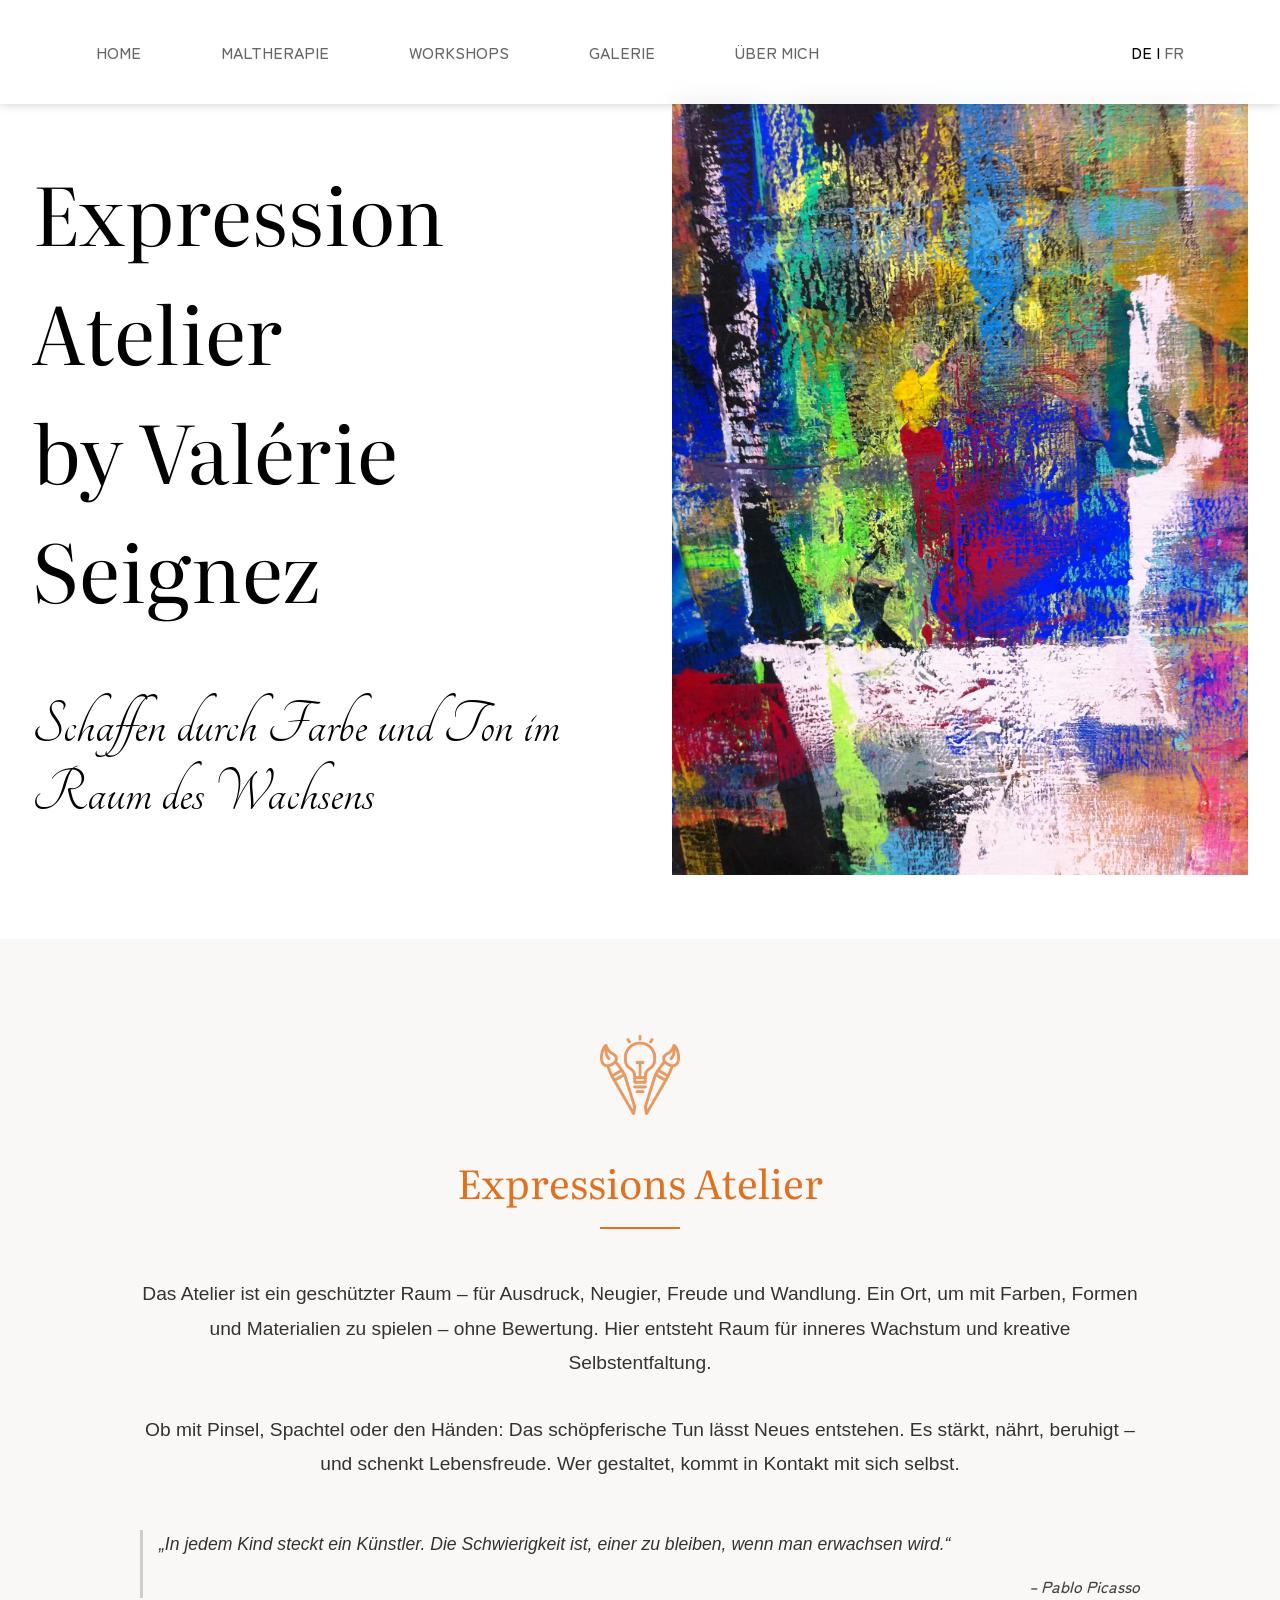
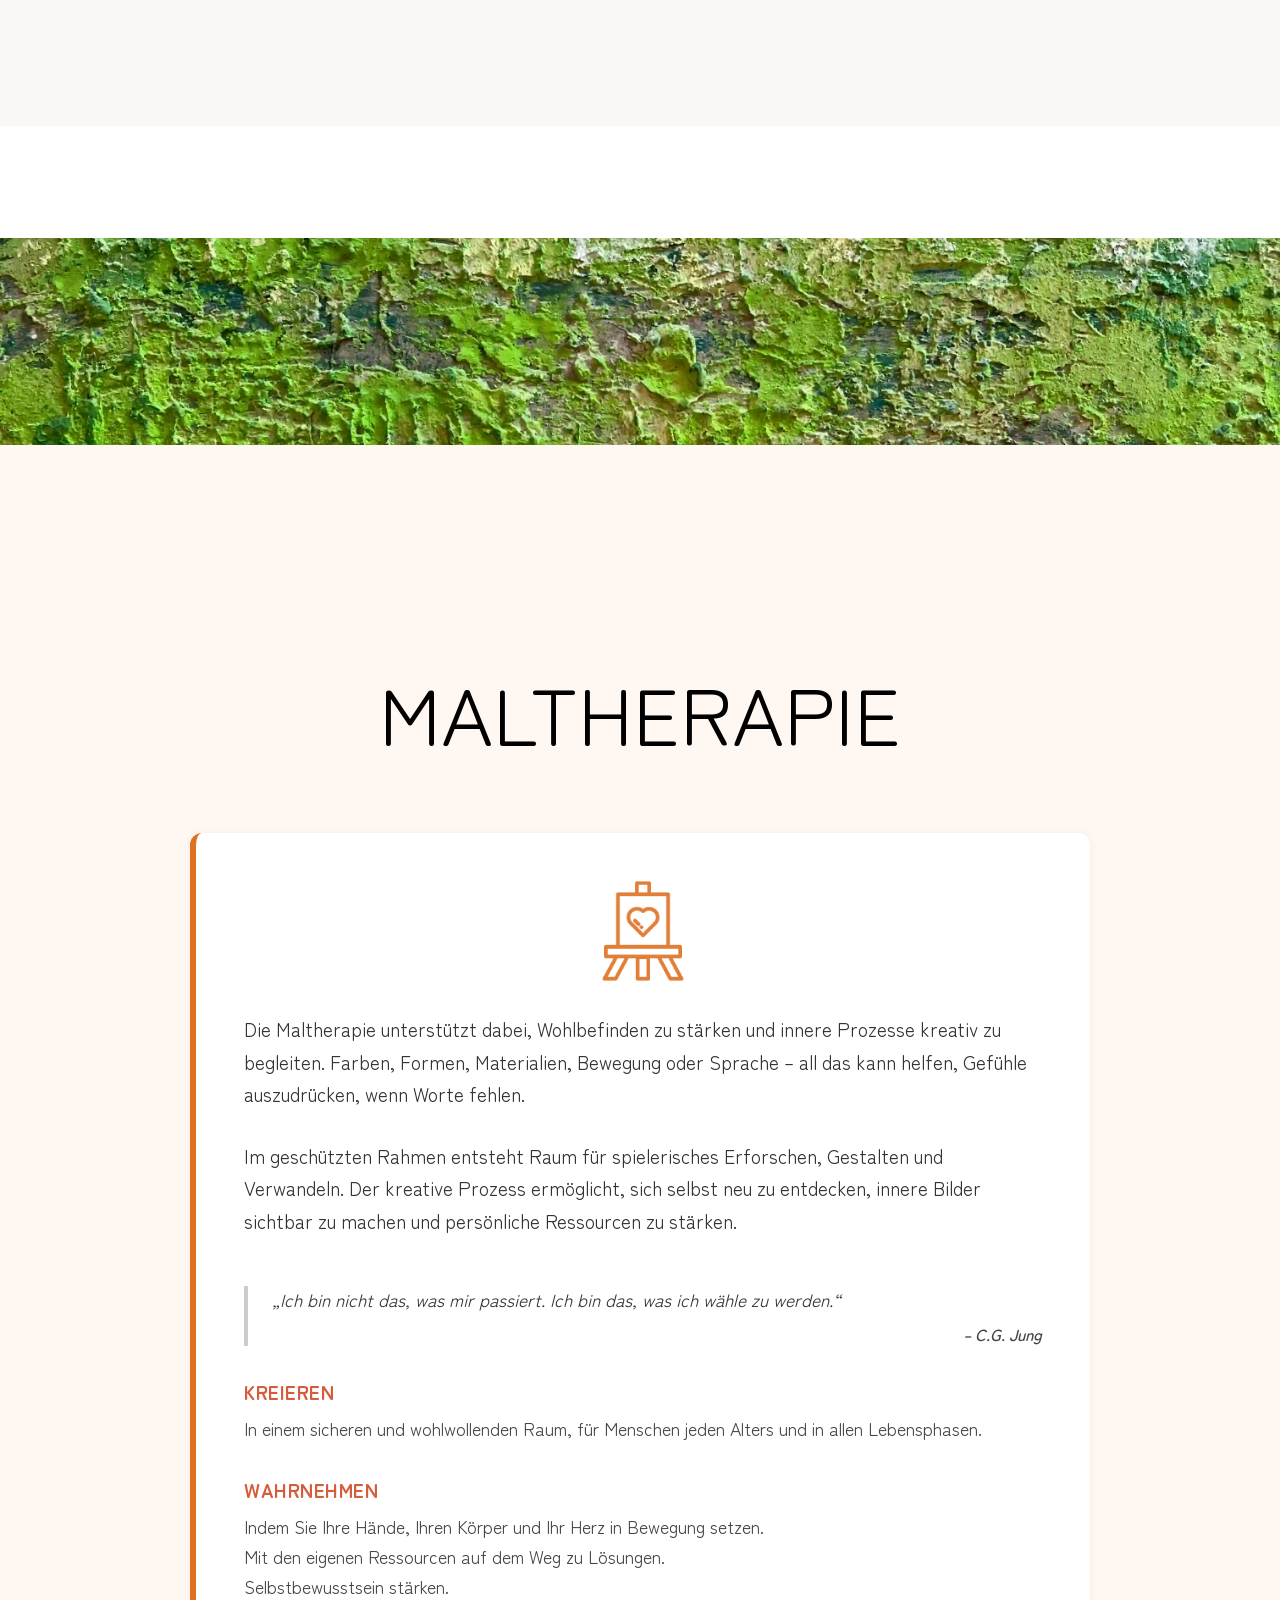
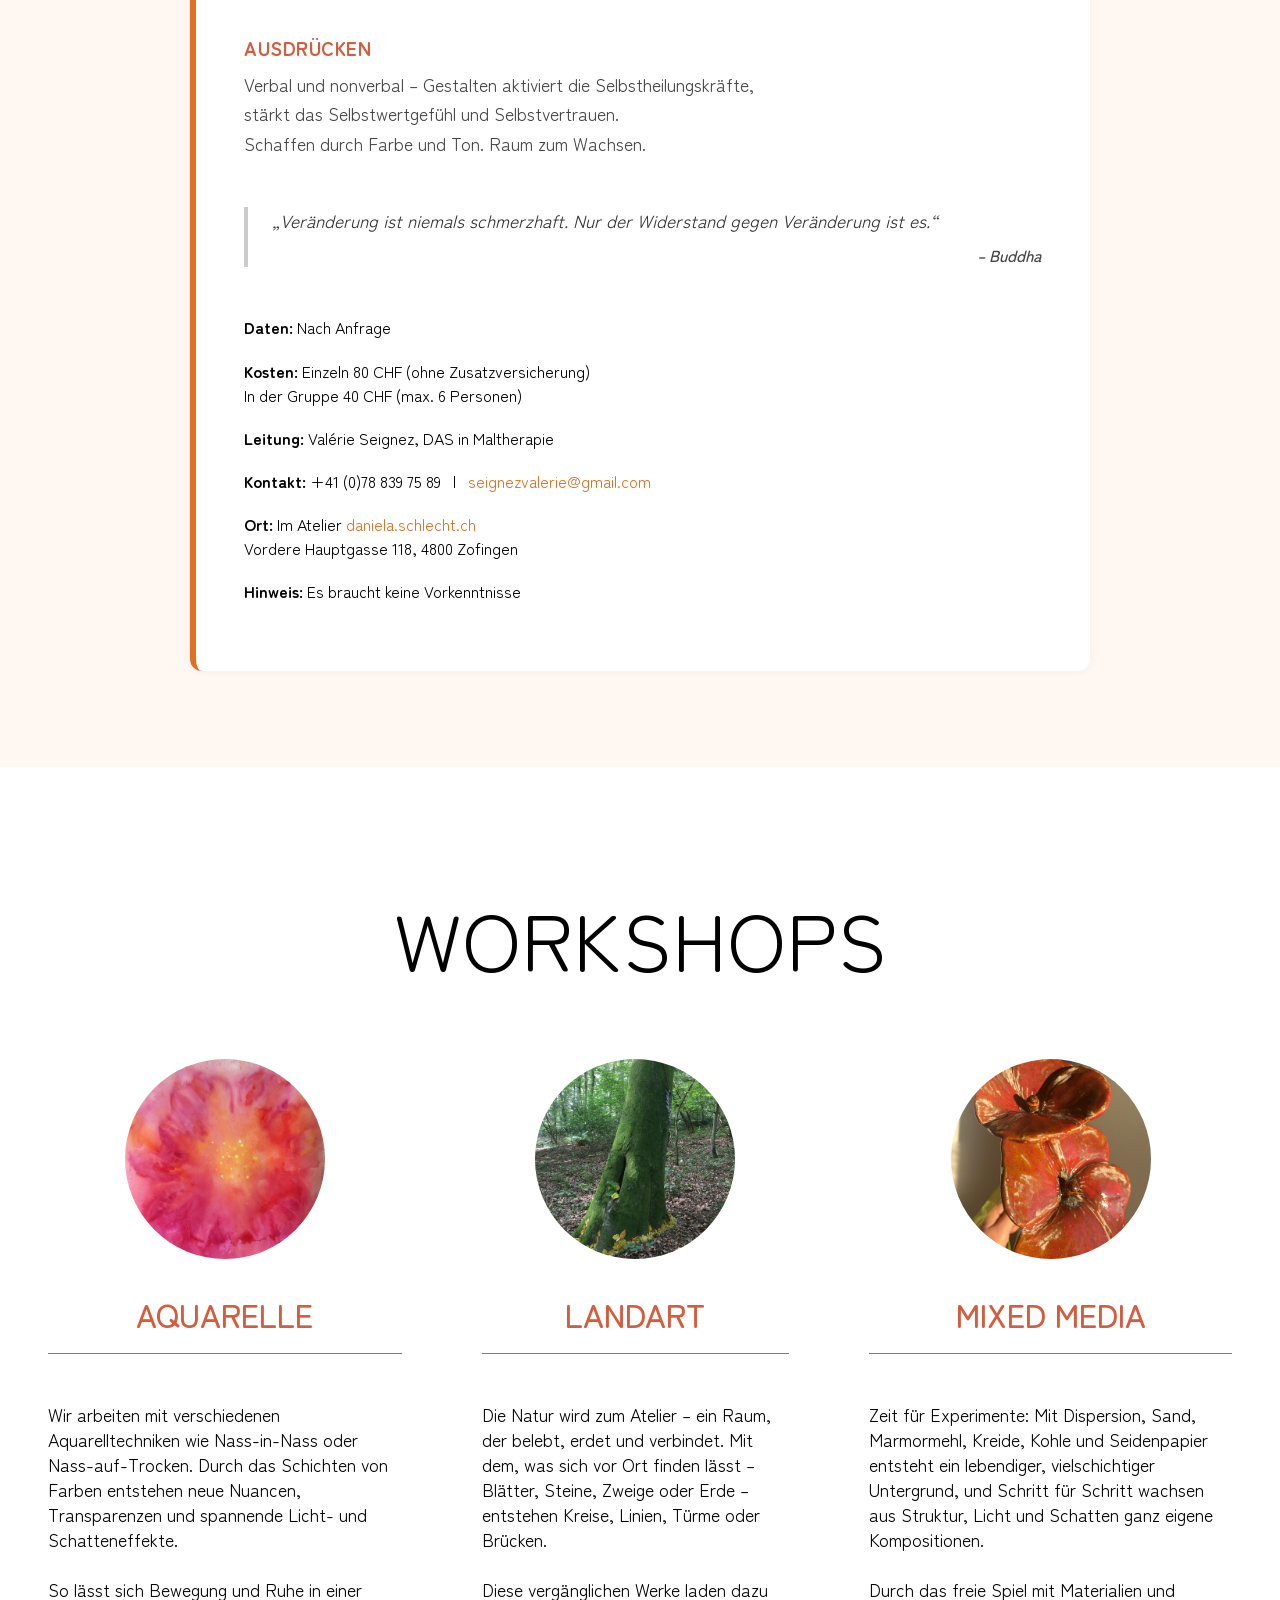
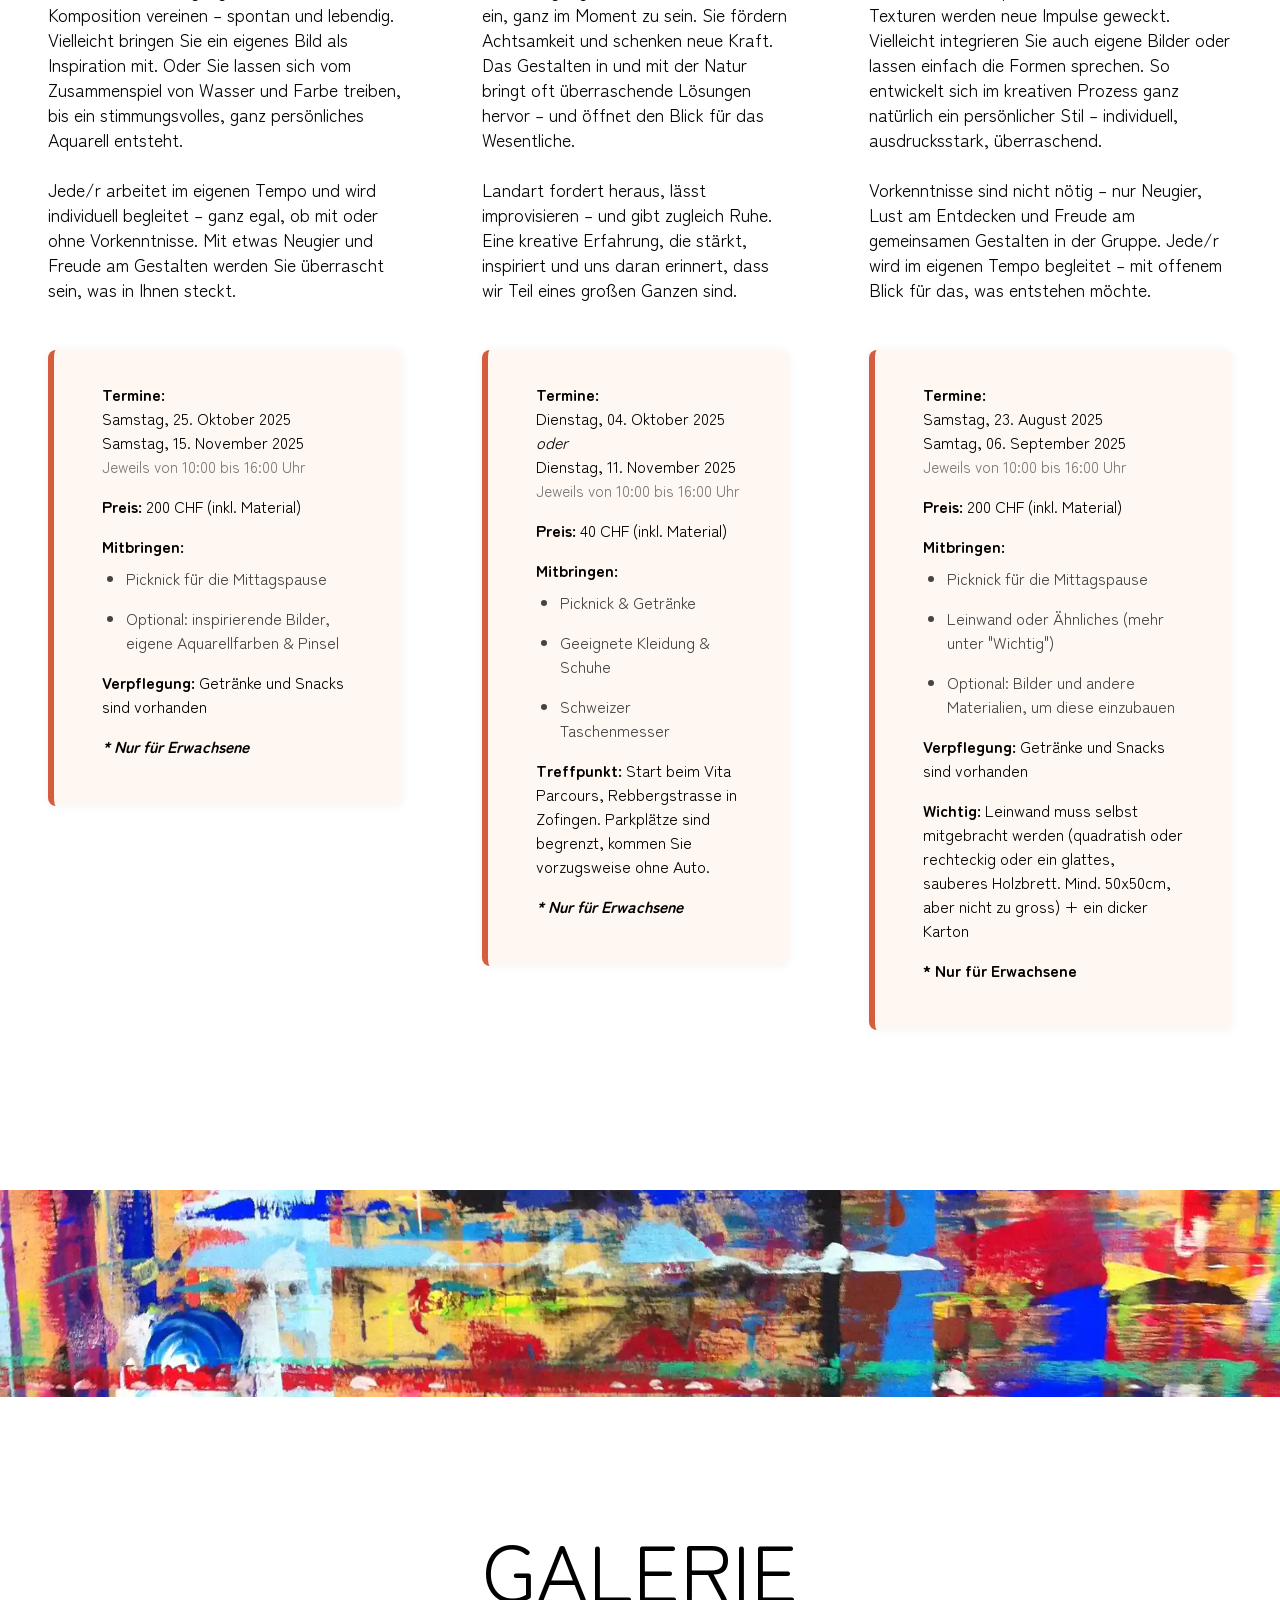
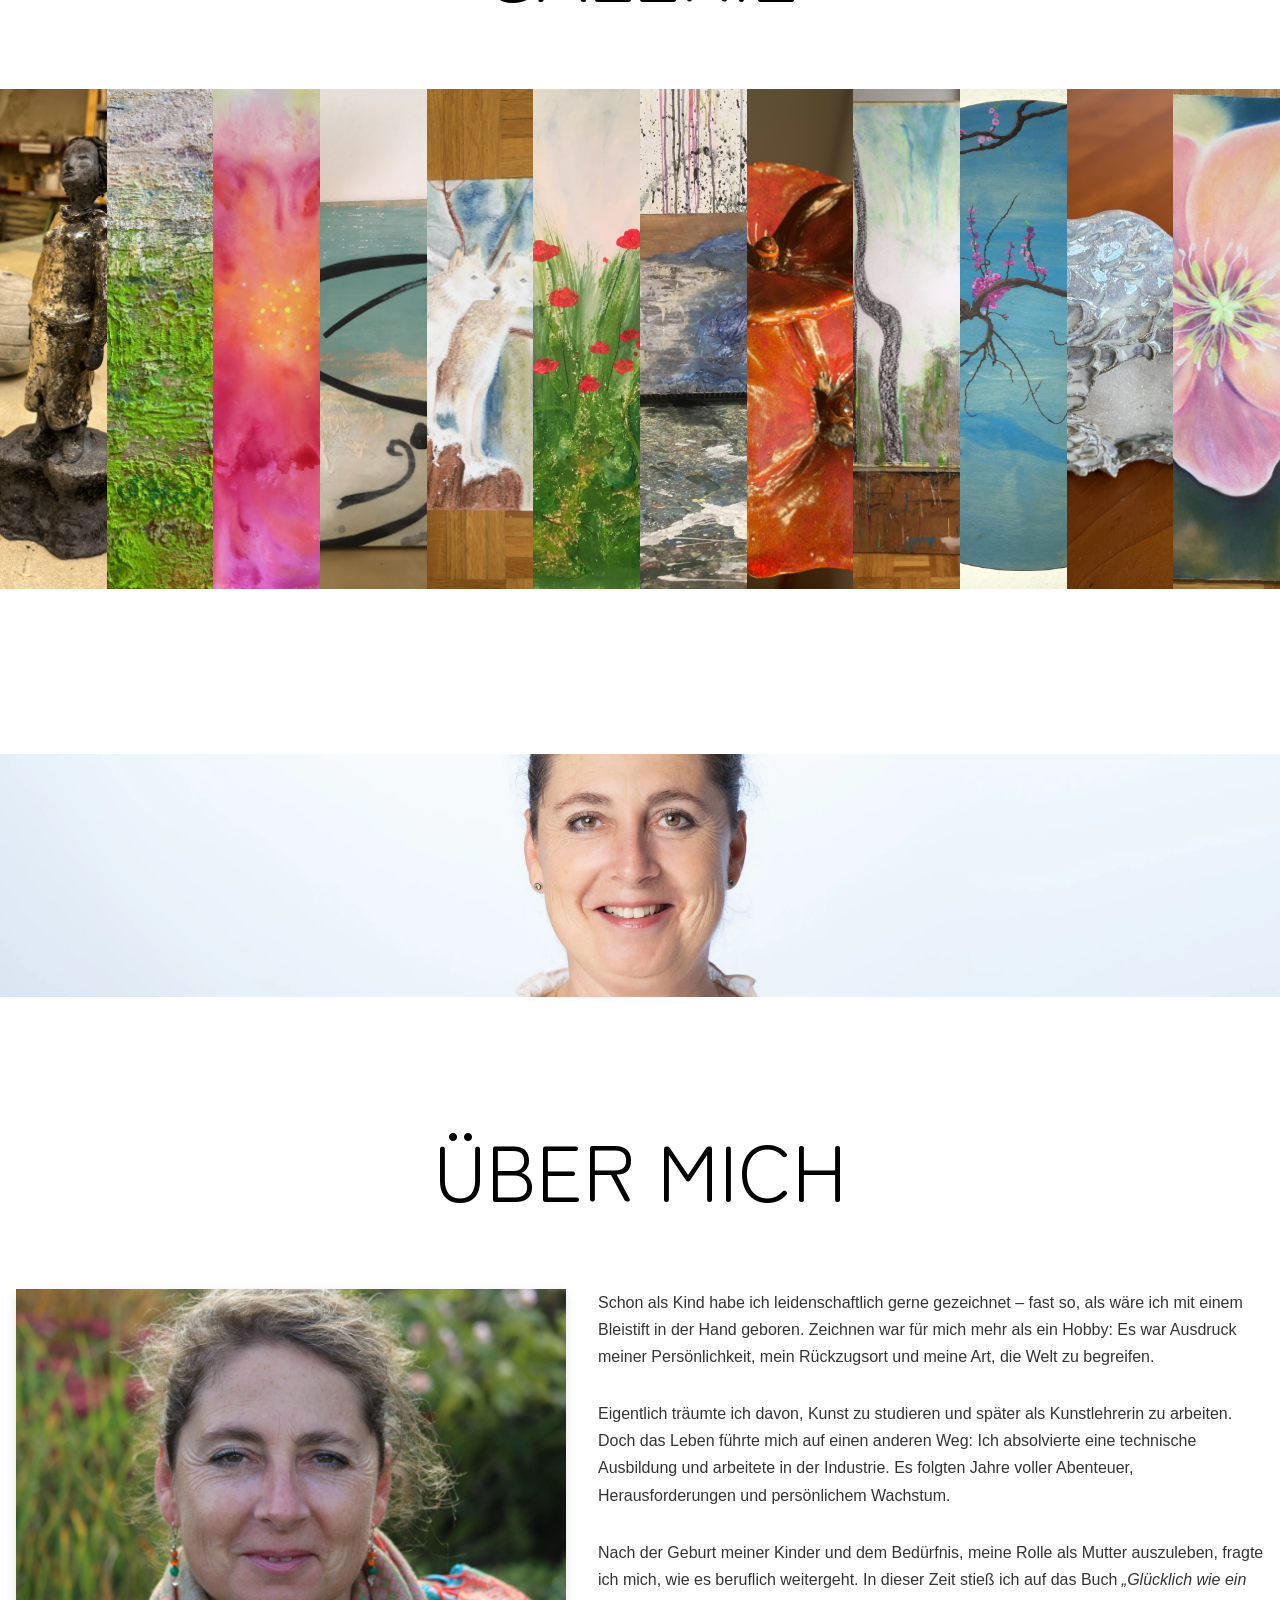
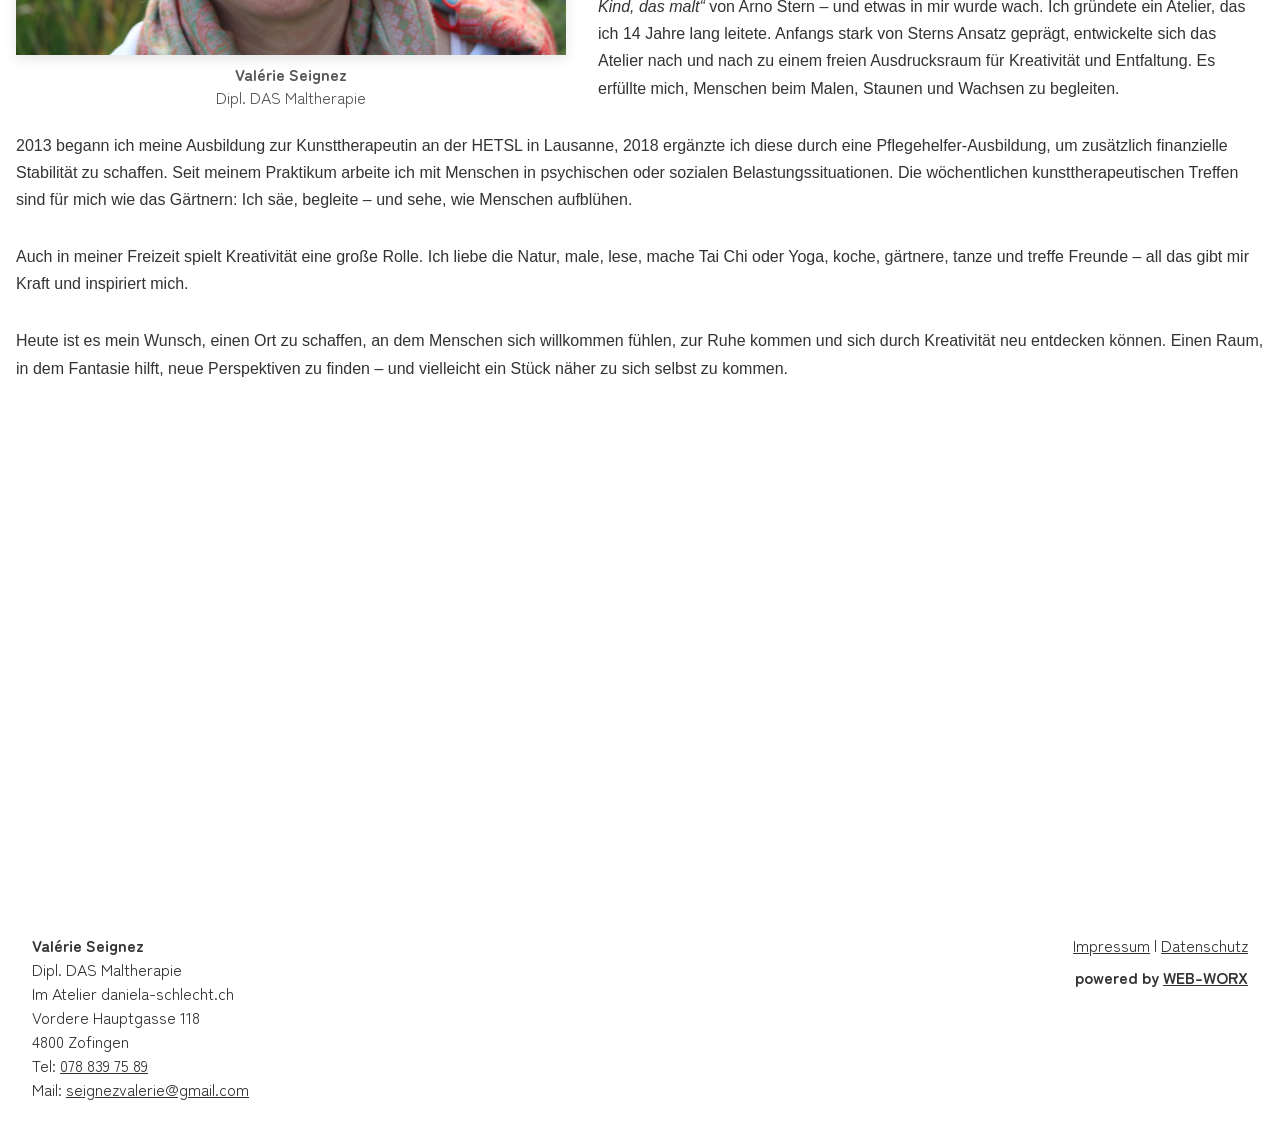
==== index.html @ b0e2f005 "Next Update" ====
<!DOCTYPE html>
<html lang="de">
    <head>
        <meta charset="UTF-8">
        <meta name="viewport" content="width=device-width, initial-scale=1.0">

        <!--META DESCRIPTIONS-->
        <meta name="description" content="Willkommen bei Expression Atelier von Valérie Seignez - Maltherapie, Expressionatelier und Workshops">
        <meta name="keywords" content="Expression Atelier, Valérie Seignez, Zofingen, Malen, Maltherapie, Kreativatelier, Therapie, Kunst, WEB-WORX, Nino Binda">
        <meta name="author" content="Nino Binda von WEB-WORX / https://web-worx.ch/">
        <!-- Basic Open Graph Tags -->
        <meta property="og:title" content="Expression Atelier von Valérie Seignez - Malen für Ihr Wohlbefinden">
        <meta property="og:description" content="Willkommen bei Expression Atelier von Valérie Seignez - Maltherapie, Expressionatelier und Workshops">
        <meta property="og:image" content="https://expression-atelier.ch/media/Bucher_Transport_Logo_rot.png">
        <meta property="og:url" content="https://expression-atelier.ch/">
        <meta property="og:type" content="website">
        <meta property="og:site_name" content="Expression Atelier von Valérie Seignez">
        <meta property="og:locale" content="de_CH">
        <!-- Twitter Card data -->
        <meta name="twitter:card" content="summary_large_image">
        <meta name="twitter:title" content="Expression Atelier von Valérie Seignez - Malen für Ihr Wohlbefinden">
        <meta name="twitter:description" content="Willkommen bei Expression Atelier von Valérie Seignez - Maltherapie, Expressionatelier und Workshops">
        <meta name="twitter:image" content="https://expression-atelier.ch/media/Bucher_Transport_Logo_rot.png">
        <meta name="twitter:url" content="https://expression-atelier.ch/">

        <title>Expression Atelier | Valérie Seignez</title>

        <!--LINKS ALLGEMEIN-->
        <link rel="canonical" href="https://expression-atelier.ch/">
        <link rel="icon" href="media/flavicon.ico" type="image/x-icon">
        <link rel="stylesheet" href="styles.css">
        <!--LINKS FONT : Zen Maru Gothic-->
        <link rel="preconnect" href="https://fonts.googleapis.com">
        <link rel="preconnect" href="https://fonts.gstatic.com" crossorigin>
        <link href="https://fonts.googleapis.com/css2?family=Zen+Maru+Gothic:wght@300;400;500;700;900&display=swap" rel="stylesheet">
        <!--LINKS FONT : Literata-->
        <link rel="preconnect" href="https://fonts.googleapis.com">
        <link rel="preconnect" href="https://fonts.gstatic.com" crossorigin>
        <link href="https://fonts.googleapis.com/css2?family=Literata:ital,opsz,wght@0,7..72,200..900;1,7..72,200..900&display=swap" rel="stylesheet">
        <!--LINKS FONT: Tangerine-->
        <link rel="preconnect" href="https://fonts.googleapis.com">
        <link rel="preconnect" href="https://fonts.gstatic.com" crossorigin>
        <link href="https://fonts.googleapis.com/css2?family=Tangerine:wght@400;700&display=swap" rel="stylesheet">
    </head>
<body>
    <header id="header">
        <!--NAVIGATION-->
        <nav>
            <ul class="nav-links">
                <li><a href="#infos">HOME</a></li>
                <li><a href="#maltherapie">MALTHERAPIE</a></li>
                <li><a href="#workshops">WORKSHOPS</a></li>
                <li><a href="#gallery">GALERIE</a></li>
                <li><a href="#uebermich">ÜBER MICH</a></li>
            </ul>

            <ul class="language">
                <li>DE | <a href="index.html">FR</a></li>
            </ul>

            <button class="nav-btn" id="navToggle" aria-label="Navigation öffnen">
                <span class="bar"></span>
                <span class="bar"></span>
                <span class="bar"></span>
            </button>
        </nav>

    </header>

    <main>
        <section id="infos">
            <div class="sections">
                <div class="info-container">
                <div class="info-text">
                    <h1>Expression Atelier <br> by Valérie Seignez</h1>
                    <h2>Schaffen durch Farbe und Ton im Raum des Wachsens</h2>
                </div>
                <div class="info-image">
                    <img src="media/bild2.webp" alt="Beschreibung des Bildes">
                </div>
                </div>
            </div>
        </section>

        <section id="intro">
            <div class="intro-container">
                <div class="intro-inhalt">
                <img src="media/pinsel.png" alt="Symbol: Pinsel">
                
                <h3 class="intro-title">Expressions Atelier</h3>
                <div class="intro-strich"></div>
                
                <p>
                    Das Atelier ist ein geschützter Raum – für Ausdruck, Neugier, Freude und Wandlung.  
                    Ein Ort, um mit Farben, Formen und Materialien zu spielen – ohne Bewertung.  
                    Hier entsteht Raum für inneres Wachstum und kreative Selbstentfaltung.
                </p>

                <p>
                    Ob mit Pinsel, Spachtel oder den Händen: Das schöpferische Tun lässt Neues entstehen.  
                    Es stärkt, nährt, beruhigt – und schenkt Lebensfreude.  
                    Wer gestaltet, kommt in Kontakt mit sich selbst.
                </p>

                <blockquote>
                    <p>„In jedem Kind steckt ein Künstler. Die Schwierigkeit ist, einer zu bleiben, wenn man erwachsen wird.“</p>
                    <cite>– Pablo Picasso</cite>
                </blockquote>
                </div>
            </div>
        </section>

        <div class="querbild-container querbild1" role="img" aria-label="Bild aus der Maltherapie"></div>

        <section id="maltherapie">
            <div class="maltherapie-container">
                
                <h4 class="titels">MALTHERAPIE</h4>
                
                <div class="maltherapie-box">
                <img class="maltherapie-symbol" src="media/atelier.png" alt="Symbol: Atelier">

                <p>
                    Die Maltherapie unterstützt dabei, Wohlbefinden zu stärken und innere Prozesse kreativ zu begleiten.  
                    Farben, Formen, Materialien, Bewegung oder Sprache – all das kann helfen, Gefühle auszudrücken, wenn Worte fehlen.
                </p>

                <p>
                    Im geschützten Rahmen entsteht Raum für spielerisches Erforschen, Gestalten und Verwandeln.  
                    Der kreative Prozess ermöglicht, sich selbst neu zu entdecken, innere Bilder sichtbar zu machen und persönliche Ressourcen zu stärken.
                </p>

                <blockquote>
                    <p>„Ich bin nicht das, was mir passiert. Ich bin das, was ich wähle zu werden.“</p>
                    <cite>– C.G. Jung</cite>
                </blockquote>

                <div class="maltherapie-aspekte">
                    <h5>KREIEREN</h5>
                    <p>In einem sicheren und wohlwollenden Raum, für Menschen jeden Alters und in allen Lebensphasen.</p>

                    <h5>WAHRNEHMEN</h5>
                    <p>Indem Sie Ihre Hände, Ihren Körper und Ihr Herz in Bewegung setzen.<br>
                    Mit den eigenen Ressourcen auf dem Weg zu Lösungen.<br>
                    Selbstbewusstsein stärken.</p>

                    <h5>AUSDRÜCKEN</h5>
                    <p>Verbal und nonverbal – Gestalten aktiviert die Selbstheilungskräfte,<br>
                    stärkt das Selbstwertgefühl und Selbstvertrauen.<br>
                    Schaffen durch Farbe und Ton. Raum zum Wachsen.</p>
                </div>
                
                <blockquote>
                    <p>„Veränderung ist niemals schmerzhaft. Nur der Widerstand gegen Veränderung ist es.“</p>
                    <cite>– Buddha</cite>
                </blockquote>

                <ul class="maltherapie-info">
                    <li><strong>Daten:</strong> Nach Anfrage</li>
                    <li><strong>Kosten:</strong> Einzeln 80 CHF (ohne Zusatzversicherung)<br>In der Gruppe 40 CHF (max. 6 Personen)</li>
                    <li><strong>Leitung:</strong> Valérie Seignez, DAS in Maltherapie</li>
                    <li><strong>Kontakt:</strong> +41 (0)78 839 75 89 &nbsp; | &nbsp; <a href="mailto:seignezvalerie@gmail.com">seignezvalerie@gmail.com</a></li>
                    <li><strong>Ort:</strong> Im Atelier <a href="https://daniela.schlecht.ch">daniela.schlecht.ch</a><br>Vordere Hauptgasse 118, 4800 Zofingen</li>
                    <li><strong>Hinweis:</strong> Es braucht keine Vorkenntnisse</li>
                </ul>
                </div>
            </div>
        </section>

        <section id="workshops">
                <h4 class="titels">WORKSHOPS</h4>

                <div class="angebot-container">

                    <div class="angebotbox">
                        <img class="rundbild" src="media/bild6q.webp">
                        <h3 class="angeboth3-1">AQUARELLE</h3>
                        <div class="strich2"></div>
                        <p>Wir arbeiten mit verschiedenen Aquarelltechniken wie Nass-in-Nass oder Nass-auf-Trocken.
                        Durch das Schichten von Farben entstehen neue Nuancen, Transparenzen und spannende Licht- und Schatteneffekte.<br><br>
                        So lässt sich Bewegung und Ruhe in einer Komposition vereinen – spontan und lebendig.
                        Vielleicht bringen Sie ein eigenes Bild als Inspiration mit. Oder Sie lassen sich vom Zusammenspiel von Wasser und Farbe 
                        treiben, bis ein stimmungsvolles, ganz persönliches Aquarell entsteht.<br><br>
                        Jede/r arbeitet im eigenen Tempo und wird individuell begleitet – ganz egal, ob mit oder ohne Vorkenntnisse.
                        Mit etwas Neugier und Freude am Gestalten werden Sie überrascht sein, was in Ihnen steckt.</p>
                        <div class="workshop-box">
                            <!--
                            <h3 class="angeboth3-1">Workshop-Termine</h3>
                            <div class="strich2"></div>
                            -->

                            <ul class="workshop-info">
                            <li><strong>Termine:</strong> <br>Samstag, 25. Oktober 2025 <br>Samstag, 15. November 2025<br>
                                <span class="subtext">Jeweils von 10:00 bis 16:00 Uhr</span>
                            </li>
                            <li><strong>Preis:</strong> 200 CHF (inkl. Material)</li>
                            <li><strong>Mitbringen:</strong>
                                <ul>
                                <li>Picknick für die Mittagspause</li>
                                <li>Optional: inspirierende Bilder, eigene Aquarellfarben & Pinsel</li>
                                </ul>
                            </li>
                            <li><strong>Verpflegung:</strong> Getränke und Snacks sind vorhanden</li>
                            <li><strong><i>* Nur für Erwachsene</i></strong></li>
                            </ul>
                        </div>
                    </div>

                    <div class="angebotbox">
                        <img class="rundbild" src="media/natur2.webp">
                        <h3 class="angeboth3-1">LANDART</h3>
                        <div class="strich2"></div>
                        <p>Die Natur wird zum Atelier – ein Raum, der belebt, erdet und verbindet.
                        Mit dem, was sich vor Ort finden lässt – Blätter, Steine, Zweige oder Erde – entstehen Kreise, Linien, 
                        Türme oder Brücken.<br><br>
                        Diese vergänglichen Werke laden dazu ein, ganz im Moment zu sein. Sie fördern Achtsamkeit und schenken neue Kraft.
                        Das Gestalten in und mit der Natur bringt oft überraschende Lösungen hervor – und öffnet den Blick für 
                        das Wesentliche.<br><br>
                        Landart fordert heraus, lässt improvisieren – und gibt zugleich Ruhe.
                        Eine kreative Erfahrung, die stärkt, inspiriert und uns daran erinnert, dass wir Teil eines großen Ganzen sind.</p>
                        <div class="workshop-box">
                            <!--
                            <h3 class="angeboth3-1">Termine</h3>
                            <div class="strich2"></div>
                            -->

                            <ul class="workshop-info">
                            <li><strong>Termine:</strong> <br>Dienstag, 04. Oktober 2025 <i>oder</i><br>Dienstag, 11. November 2025<br>
                                <span class="subtext">Jeweils von 10:00 bis 16:00 Uhr</span>
                            </li>
                            <li><strong>Preis:</strong> 40 CHF (inkl. Material)</li>
                            <li><strong>Mitbringen:</strong>
                                <ul>
                                <li>Picknick & Getränke</li>
                                <li>Geeignete Kleidung & Schuhe</li>
                                <li>Schweizer Taschenmesser</li>
                                </ul>
                            </li>
                            <li><strong>Treffpunkt:</strong> Start beim Vita Parcours, Rebbergstrasse in Zofingen. Parkplätze sind begrenzt,
                            kommen Sie vorzugsweise ohne Auto.</li>
                            <li><strong><i>* Nur für Erwachsene</i></strong></li>
                            </ul>
                        </div>
                    </div>

                    <div class="angebotbox">
                        <img class="rundbild" src="media/bild22-1.JPG">
                        <h3 class="angeboth3-1">MIXED MEDIA</h3>
                        <div class="strich2"></div>
                        <p>Zeit für Experimente: Mit Dispersion, Sand, Marmormehl, Kreide, Kohle und Seidenpapier entsteht ein lebendiger, vielschichtiger Untergrund, und
                        Schritt für Schritt wachsen aus Struktur, Licht und Schatten ganz eigene Kompositionen.<br><br>
                        Durch das freie Spiel mit Materialien und Texturen werden neue Impulse geweckt. Vielleicht integrieren Sie auch eigene Bilder oder lassen einfach die Formen sprechen.
                        So entwickelt sich im kreativen Prozess ganz natürlich ein persönlicher Stil – individuell, ausdrucksstark, überraschend.<br><br>
                        Vorkenntnisse sind nicht nötig – nur Neugier, Lust am Entdecken und Freude am gemeinsamen Gestalten in der Gruppe.
                        Jede/r wird im eigenen Tempo begleitet – mit offenem Blick für das, was entstehen möchte.</p>
                        <div class="workshop-box">
                            <!--
                            <h3 class="angeboth3-1">Workshop-Termine</h3>
                            <div class="strich2"></div>
                            -->

                            <ul class="workshop-info">
                            <li><strong>Termine:</strong> <br>Samstag, 23. August 2025 <br>Samtag, 06. September 2025<br>
                                <span class="subtext">Jeweils von 10:00 bis 16:00 Uhr</span>
                            </li>
                            <li><strong>Preis:</strong> 200 CHF (inkl. Material)</li>
                            <li><strong>Mitbringen:</strong>
                                <ul>
                                <li>Picknick für die Mittagspause</li>
                                <li>Leinwand oder Ähnliches (mehr unter "Wichtig")</li>
                                <li>Optional: Bilder und andere Materialien, um diese einzubauen</li>
                                </ul>
                            </li>
                            <li><strong>Verpflegung:</strong> Getränke und Snacks sind vorhanden</li>
                            <li><strong>Wichtig:</strong> Leinwand muss selbst mitgebracht werden (quadratish oder rechteckig
                            oder ein glattes, sauberes Holzbrett. Mind. 50x50cm, aber nicht zu gross) + ein dicker Karton</li>
                            <li><strong><i></i>* Nur für Erwachsene</strong></li>
                            </ul>
                        </div>
                    </div>
                </div>

        </section>

        <div class="querbild-container querbild2" role="img" aria-label="Bild aus der Maltherapie"></div>

        <section id="gallery">
                <h4 class="titels">GALERIE</h4>

                <ul class="results">
                    <li class="result">
                        <img src="media/bild21.JPG" width="500" height="500" alt="">
                    </li>
                    <li class="result">
                        <img src="media/bild8.webp" width="500" height="500" alt="">
                    </li>
                    <li class="result">
                        <img src="media/bild6.webp" width="500" height="500" alt="">
                    </li>
                    <li class="result">
                        <img src="media/bild5.webp" width="500" height="500" alt="">
                    </li>
                    <li class="result">
                        <img src="media/bild12.webp" width="500" height="500" alt="">
                    </li>
                    <li class="result">
                        <img src="media/bild7.webp" width="500" height="500" alt="">
                    </li>
                    <li class="result">
                        <img src="media/bild11.webp" width="500" height="500" alt="">
                    </li>
                    <li class="result">
                        <img src="media/bild22.JPG" width="500" height="500" alt="">
                    </li>
                    <li class="result">
                        <img src="media/bild13.webp" width="500" height="500" alt="">
                    </li>
                    <li class="result">
                        <img src="media/bild20.JPG" width="500" height="500" alt="">
                    </li>
                    <li class="result">
                        <img src="media/bild24.JPG" width="500" height="500" alt="">
                    </li>
                    <li class="result">
                        <img src="media/bild15.webp" width="500" height="500" alt="">
                    </li>
                </ul>
        </section>
        
        <div class="querbild-container querbild3" role="img" aria-label="Bild aus der Maltherapie"></div>
        
        <section id="uebermich">
    <h4 class="titels">ÜBER MICH</h4>

    <div class="uebermich-container">
        <div class="portrait-wrapper">
            <img src="media/valerie2.webp" alt="Portrait von Valérie Seignez" class="portrait">
            <div class="portrait-caption">
                <strong>Valérie Seignez</strong><br>
                Dipl. DAS Maltherapie
            </div>
        </div>

        <div class="uebermich-text">
            <p>
                Schon als Kind habe ich leidenschaftlich gerne gezeichnet – fast so, als wäre ich mit einem Bleistift in der Hand geboren. Zeichnen war für mich mehr als ein Hobby: Es war Ausdruck meiner Persönlichkeit, mein Rückzugsort und meine Art, die Welt zu begreifen.
            </p>
            <br>
            <p>
                Eigentlich träumte ich davon, Kunst zu studieren und später als Kunstlehrerin zu arbeiten. Doch das Leben führte mich auf einen anderen Weg: Ich absolvierte eine technische Ausbildung und arbeitete in der Industrie. Es folgten Jahre voller Abenteuer, Herausforderungen und persönlichem Wachstum.
            </p>
            <br>
            <p>
                Nach der Geburt meiner Kinder und dem Bedürfnis, meine Rolle als Mutter auszuleben, fragte ich mich, wie es beruflich weitergeht. In dieser Zeit stieß ich auf das Buch <em>„Glücklich wie ein Kind, das malt“</em> von Arno Stern – und etwas in mir wurde wach. Ich gründete ein Atelier, das ich 14 Jahre lang leitete. Anfangs stark von Sterns Ansatz geprägt, entwickelte sich das Atelier nach und nach zu einem freien Ausdrucksraum für Kreativität und Entfaltung. Es erfüllte mich, Menschen beim Malen, Staunen und Wachsen zu begleiten.
            </p>
            <br>
            <p>
                2013 begann ich meine Ausbildung zur Kunsttherapeutin an der HETSL in Lausanne, 2018 ergänzte ich diese durch eine Pflegehelfer-Ausbildung, um zusätzlich finanzielle Stabilität zu schaffen. Seit meinem Praktikum arbeite ich mit Menschen in psychischen oder sozialen Belastungssituationen. Die wöchentlichen kunsttherapeutischen Treffen sind für mich wie das Gärtnern: Ich säe, begleite – und sehe, wie Menschen aufblühen.
            </p>
            <br>
            <p>
                Auch in meiner Freizeit spielt Kreativität eine große Rolle. Ich liebe die Natur, male, lese, mache Tai Chi oder Yoga, koche, gärtnere, tanze und treffe Freunde – all das gibt mir Kraft und inspiriert mich.
            </p>
            <br>
            <p>
                Heute ist es mein Wunsch, einen Ort zu schaffen, an dem Menschen sich willkommen fühlen, zur Ruhe kommen und sich durch Kreativität neu entdecken können. Einen Raum, in dem Fantasie hilft, neue Perspektiven zu finden – und vielleicht ein Stück näher zu sich selbst zu kommen.
            </p>
        </div>
    </div>
        </section>


        <section id="map">
            <iframe src="https://www.google.com/maps/embed?pb=!1m18!1m12!1m3!1d1311.2317800539004!2d7.947601922836065!3d47.2868981600659!2m3!1f0!2f0!3f0!3m2!1i1024!2i768!4f13.1!3m3!1m2!1s0x4790258378cb3c19%3A0x79628f9f6ca295f9!2sVordere%20Hauptgasse%20118%2C%204800%20Zofingen!5e0!3m2!1sde!2sch!4v1747604691054!5m2!1sde!2sch" 
            width="100%" height="450" style="border:0;" allowfullscreen="" loading="lazy" referrerpolicy="no-referrer-when-downgrade">
            </iframe>
        </section>
    </main>

    <!--------------------------FOOTER-------------------------->
    <footer id="site-footer">
        <div class="footer-container">
            <div class="footer-contact">
            <p><strong>Valérie Seignez</strong><br>
                Dipl. DAS Maltherapie<br>
                Im Atelier daniela-schlecht.ch<br>
                Vordere Hauptgasse 118<br>
                4800 Zofingen<br>
                Tel: <a href="tel:+41788397589">078 839 75 89</a><br>
                Mail: <a href="mailto:seignezvalerie@gmail.com">seignezvalerie@gmail.com</a>
            </p>
            </div>

            <div class="footer-meta">
            <div class="footer-links">
                <a href="/impressum">Impressum</a> |
                <a href="/datenschutz">Datenschutz</a>
            </div>
            <div class="footer-credit">
                <strong>
                powered by <a href="https://web-worx.ch" target="_blank">WEB-WORX</a>
                </strong>
            </div>
            </div>
        </div>
    </footer>



    <script src="script.js"></script>
</body>
</html>
---- styles.css ----
*, *::before, *::after {
    margin: 0;
    padding: 0;
    box-sizing: border-box;
    scroll-behavior: smooth;
}
body {
    font-family: Zen Maru Gothic, sans-serif;
    background-color: #ffffff;
}
:root {
    --purple: #a03762;
    --rose: #c74678;
    --darkorange: #d55c3c;
    --orange: #de7122;
    --yellow: #d09d2c;
    --lerp-0: 1;
    --lerp-1: 0.5787037;
    --lerp-2: 0.2962963;
    --lerp-3: 0.125;
    --lerp-4: 0.037037;
    --lerp-5: 0.0046296;
    --lerp-6: 0;
}
/* Reset */
*, *::before, *::after {
    margin: 0;
    padding: 0;
    box-sizing: border-box;
    font-size: 16px;
}
/* ------------------ NAVIGATION ------------------ */
.nav-btn {
    display: none;
}
header {
  width: 100%;
  position: fixed;
  top: 0;
  left: 0;
  padding: 2.5rem 6rem;
  backdrop-filter: blur(10px);
  box-shadow: 0 0 10px rgba(0, 0, 0, 0.2);
  z-index: 10;
  transition: background 0.3s ease;
}
nav {
    max-width: 1650px;
    margin: 0 auto;
    display: flex;
    justify-content: space-between;
    align-items: center;
}
nav ul {
    display: flex;
    align-items: center;
    gap: 5rem;
}
nav ul li {
    list-style: none;
    font-weight: 500;
}
nav ul li a {
    color: #666666;
    text-decoration: none;
    transition: 0.3s;
    padding: 1rem 0;
    cursor: pointer;
}
nav ul li a:hover {
    color: #999999;
}
/* Hamburger Button */
.nav-btn {
    display: none;         /* bleibt versteckt ab 1000px */
    width: 2.5rem;
    height: 2.5rem;
    flex-direction: column;
    justify-content: space-around;
    align-items: center;
    background: none;
    border: none;
    cursor: pointer;
    z-index: 20;
}
.nav-btn .bar {
    width: 100%;
    height: 4px;         /* war 3px */
    background-color: #333;
    border-radius: 10px;
    transition: transform 0.3s ease, opacity 0.3s ease;
    transform-origin: center;
    /* (optional) hint to browser for GPU acceleration */
    will-change: transform, opacity;
}
.nav-btn.open .bar {
    /* entferne den normalen Stack */
    position: absolute;
    top: 50%;
    left: 50%;
    margin: 0;
}

/* Animation Hamburger -> X */
.nav-btn.open .bar:nth-child(1) {
    transform: translate(-50%, -50%) rotate(45deg);
}

.nav-btn.open .bar:nth-child(2) {
    opacity: 0;
}

.nav-btn.open .bar:nth-child(3) {
    transform: translate(-50%, -50%) rotate(-45deg);
}

/* --------------- INFO --------------- */
/* --------------- INFO --------------- */
/* --------------- INFO --------------- */
main {
    padding-top: 2.5rem; /* etwa Header-Höhe: 2.5rem oben + 2.5rem unten + Inhalt */
}
section {
    max-width: 1650px;
    margin: 0 auto;
}
.sections {
    padding: 0rem 2rem;
}
h1 {
    font-size: 5.5rem;
    font-weight: 400;
    font-family: Literata, sans-serif;
}
h2 {
    font-size: 4rem;
    font-weight: 400;
    font-family: Tangerine, sans-serif;
    margin-top: 4rem;
}
.titels {
    text-align: center;
    font-size: 5rem;
    font-weight: 400;
    margin: 0 0 4rem 0;
    padding-top: 7rem;
}
/* INFO-Section: Desktop */
#infos .info-container {
    display: flex;
    align-items: center;
    gap: 4rem;
    padding: 4rem 0rem;
}

#infos .info-text {
  flex: 1;
}

#infos .info-image {
  flex: 1;
}

#infos .info-image img {
  width: 100%;
  height: auto;
  display: block;
}

/* --------------- INTRO --------------- */
/* --------------- INTRO --------------- */
/* --------------- INTRO --------------- */
#intro {
  background-color: #faf8f6;
  padding: 6rem 2rem;
}

.intro-container {
  max-width: 1000px;
  margin: 0 auto;
  text-align: center;
}

.intro-inhalt img {
  height: 80px;
  margin-bottom: 2rem;
  opacity: 0.7;
}

.intro-title {
  font-size: 2.5rem;
  font-weight: 400;
  color: var(--orange);
  font-family: Literata, serif;
  margin-bottom: 0.5rem;
}

.intro-strich {
  width: 80px;
  height: 2px;
  background-color: var(--orange);
  margin: 1rem auto 3rem auto;
}

#intro p {
  font-size: 1.2rem;
  line-height: 1.8;
  font-family: "Helvetica Neue", sans-serif;
  color: #333;
  margin-bottom: 2rem;
}

#intro blockquote {
  font-style: italic;
  color: #666;
  margin-top: 3rem;
  padding-left: 1rem;
  border-left: 3px solid #ccc;
  text-align: left;
}

#intro blockquote p {
  font-size: 1.1rem;
  line-height: 1.6;
  margin: 0;
}

#intro cite {
  display: block;
  margin-top: 1rem;
  text-align: right;
  font-weight: 500;
  color: #444;
}
/* --------------- INTRO --------------- */
/* --------------- INTRO --------------- */
/* --------------- INTRO --------------- */
#maltherapie {
  background-color: #fef7f2;
  padding: 6rem 2rem;
}

.maltherapie-container {
  max-width: 900px;
  margin: 0 auto;
}

.maltherapie-box {
  background-color: white;
  padding: 3rem;
  border-left: 6px solid var(--orange);
  border-radius: 12px;
  box-shadow: 0 0 10px rgba(0,0,0,0.05);
  text-align: left;
}

.maltherapie-symbol {
  height: 100px;
  display: block;
  margin: 0 auto 2rem auto;
  opacity: 0.9;
}

.maltherapie-box p {
  font-size: 1.2rem;
  line-height: 1.7;
  color: #333;
  margin-bottom: 1.8rem;
}

.maltherapie-aspekte h5 {
  font-size: 1.2rem;
  color: var(--darkorange);
  margin-top: 2rem;
  margin-bottom: 0.5rem;
  text-transform: uppercase;
  letter-spacing: 0.5px;
}

.maltherapie-aspekte p {
  margin-bottom: 1rem;
  font-size: 1.1rem;
  color: #444;
}

.maltherapie-info {
  list-style: none;
  padding: 0;
  margin-top: 3rem;
  font-size: 1.1rem;
}

.maltherapie-info li {
  margin-bottom: 1.2rem;
}

.maltherapie-info a {
  color: var(--orange);
  text-decoration: none;
}

.maltherapie-info a:hover {
  text-decoration: underline;
}

#maltherapie blockquote {
  font-style: italic;
  color: #666;
  margin: 3rem 0 2rem;
  padding-left: 1.5rem;
  border-left: 4px solid #ccc;
}

#maltherapie blockquote p {
  margin: 0;
  font-size: 1.1rem;
  line-height: 1.6;
}

#maltherapie cite {
  display: block;
  margin-top: 0.5rem;
  text-align: right;
  font-weight: 500;
  color: #444;
}

/* --------------- ANGEBOT --------------- */
/* --------------- ANGEBOT --------------- */
/* --------------- ANGEBOT --------------- */
.angebot-container {
    display: flex;
    gap: 5rem;
    margin: 3rem 0;
    padding: 0 3rem;
}
.angeboth3 {
    font-size: 2rem;
    font-weight: 410;
    margin-bottom: 0.5rem;
    color: var(--orange);
}
.strich, .strich2 {
    height: 1px;
    width: 100%;
    background-color: var(--orange);
    margin-bottom: 3rem;
}
.angebot-flex img {
    height: 110px;
    float: left;
    padding: 0 2rem 0.5rem 0;
}
.angebot-container p {
    font-size: 1.1rem;
}
blockquote {
    font-style: italic;
    margin: 4rem 0 2em 0;
    padding-left: 1em;
    border-left: 4px solid #ccc;
    color: #555;
  }

  cite {
    display: block;
    margin-top: 0.5em;
    text-align: right;
    font-weight: bold;
    color: #333;
  }
/* --------------- QUERBILD --------------- */
.querbild-container {
    position: relative;
    width: 100%;
    height: 23svh; /* Höhe des Containers */
    overflow: hidden;
    
    background-size: cover;
    background-position: center 40%;
    margin: 7rem 0 0 0;
}
.querbild1 {
    background-image: url('media/bild8.webp');
}
.querbild2 {
    background-image: url('media/bild4.webp');
}
.querbild3 {
    background-image: url('media/valerie1.webp');
    background-position: center 23%;
    height: 27svh; /* Höhe des Containers */
}
/* --------------- WORKSHOPS --------------- */
/* --------------- WORKSHOPS --------------- */
/* --------------- WORKSHOPS --------------- */
.rundbild {
    width: 200px;
    border-radius: 50%;
    display: block;
    margin: 0 auto 2rem auto;
}
.angeboth3-1 {
    font-size: 2rem;
    font-weight: 410;
    text-align: center;
    margin-bottom: 1rem;
    color: var(--darkorange);
}
.strich2 {
    background-color: var(--darkorange);
}
.workshop-box {
  background-color: #fef7f2;
  padding: 2rem 3rem;
  margin: 3rem 0;
  border-left: 6px solid var(--darkorange);
  border-radius: 8px;
  box-shadow: 0 0 10px rgba(0,0,0,0.05);
}
.workshop-info {
  list-style: none;
  padding: 0;
  margin: 0;
  font-size: 1.1rem;
}
.workshop-info li {
  margin-bottom: 1rem;
}
.workshop-info ul {
  margin-top: 0.5rem;
  margin-left: 1.5rem;
  list-style: disc;
  font-size: 1rem;
  color: #444;
}
.subtext {
  font-size: 0.95rem;
  color: #777;
}

/* --------------- GALLERY --------------- */
/* --------------- GALLERY --------------- */
/* --------------- GALLERY --------------- */
#gallery ul {
  display: flex;
  padding: 0;
  margin: 0 auto 10rem auto;
  list-style-type: none;
}

#gallery li {
  padding: 0;
}

#gallery img {
  max-width: 100%;
  width: 100%;
  object-fit: cover;
  transition: all 0.2s ease;
}

#gallery ul:is(:hover, :focus-within) img {
  opacity: calc(0.1 + (var(--active-lerp, 0) * 0.9));
  filter: grayscale(calc(1 - var(--active-lerp, 0)));
}

#gallery a {
  outline-offset: 4px;
}

#gallery li {
  flex: calc(0.1 + (var(--active-lerp, 0) * 1));
  transition: flex 0.2s ease;
}

#gallery li:is(:hover, :focus-within) {
  --active-lerp: var(--lerp-0);
  z-index: 7;
}
#gallery li:has( + li:is(:hover, :focus-within)),
#gallery li:is(:hover, :focus-within) + li {
  --active-lerp: var(--lerp-1);
  z-index: 6;
}
#gallery li:has( + li + li:is(:hover, :focus-within)),
#gallery li:is(:hover, :focus-within) + li + li {
  --active-lerp: var(--lerp-2);
  z-index: 5;
}
#gallery li:has( + li + li + li:is(:hover, :focus-within)),
#gallery li:is(:hover, :focus-within) + li + li + li {
  --active-lerp: var(--lerp-3);
  z-index: 4;
}
#gallery li:has( + li + li + li + li:is(:hover, :focus-within)),
#gallery li:is(:hover, :focus-within) + li + li + li + li {
  --active-lerp: var(--lerp-4);
  z-index: 3;
}
#gallery li:has( + li + li + li + li + li:is(:hover, :focus-within)),
#gallery li:is(:hover, :focus-within) + li + li + li + li + li {
  --active-lerp: var(--lerp-5);
  z-index: 2;
}
#gallery li:has( + li + li + li + li + li + li:is(:hover, :focus-within)),
#gallery li:is(:hover, :focus-within) + li + li + li + li + li + li {
  --active-lerp: var(--lerp-6);
  z-index: 1;
}
/* Unter 1200px – Galerie wird grid-basiert mit 2 Spalten */
@media (max-width: 1199px) {
  #gallery ul {
    display: grid;
    grid-template-columns: repeat(2, 1fr);
    gap: 1rem;
  }

  #gallery li {
    flex: none;
  }

  #gallery img {
    width: 100%;
    height: auto;
    aspect-ratio: 1 / 1;
  }
}
/* --------------- ÜBER MICH --------------- */
/* --------------- ÜBER MICH --------------- */
/* --------------- ÜBER MICH --------------- */
.uebermich-container {
  max-width: 1650px;
  margin: 0 auto 4rem auto;
  position: relative;
  padding: 0 1rem;
}

.portrait-wrapper {
  float: left;
  max-width: 550px;
  margin: 0 2rem 1rem 0;
  text-align: center;
}

.portrait {
  width: 100%;
  height: auto;
  box-shadow: 0 4px 12px rgba(0, 0, 0, 0.1);
  display: block;
}

.portrait-caption {
  font-size: 1rem;
  color: #555;
  margin-top: 0.5rem;
  line-height: 1.4;
}

.uebermich-text {
  font-family: "Helvetica Neue", sans-serif;
  font-size: 1.1rem;
  line-height: 1.7;
  color: #333;
}

@media (max-width: 768px) {
  .portrait-wrapper {
    float: none;
    margin: 0 auto 2rem auto;
  }

  .portrait-caption {
    text-align: center;
  }
}


/* --------------- FOOTER --------------- */
/* --------------- FOOTER --------------- */
#site-footer {
  padding: 2rem;
  font-size: 0.95rem;
  color: #333;
}

.footer-container {
  max-width: 1650px;
  margin: 0 auto;
  display: flex;
  justify-content: space-between;
  align-items: flex-start;
  flex-wrap: wrap;
  gap: 1rem;
}

.footer-contact a,
.footer-meta a {
  color: inherit;
  text-decoration: underline;
}

.footer-contact a:hover,
.footer-meta a:hover {
  text-decoration: underline;
}

.footer-contact {
  flex: 1 1 300px;
}

.footer-meta {
  flex: 1 1 300px;
  display: flex;
  flex-direction: column;
  align-items: flex-end;
  text-align: right;
  gap: 0.5rem;
}

.footer-credit {
  font-size: 0.85rem;
}

/* Media Query für kleine Bildschirme */
@media (max-width: 768px) {
  .footer-meta {
    align-items: flex-start;
    text-align: left;
  }
}


/* Unter 768px – Galerie wird einspaltig */
@media (max-width: 767px) {
  #gallery ul {
    grid-template-columns: 1fr;
  }
}
/* --------------- MAP --------------- */
/* --------------- MAP --------------- */
/* --------------- MAP --------------- */
#map {
  max-width: none;
  width: 100vw;
  margin: 0; /* Entferne margin auto */
}

#map .map-iframe {
  width: 100%;
  border: 0;
  display: block;
}
@media (max-width: 1500px) {
    h1 {
    font-size: 5rem;
}
}
@media (max-width: 1200px) {
    h1 {
    font-size: 4.5rem;
}
    h2 {
        font-size: 3rem;
        margin-top: 2rem;
    }
}
/* Mobile Navigation Styling */
@media (max-width: 1000px) {
    header {
    background: rgba(0, 0, 0, 0) !important; /* wichtig: !important verhindert das Überschreiben */
    backdrop-filter: none;
    box-shadow: none !important;
  }

    .nav-btn {
    display: flex;
    position: absolute;
    top: 2rem;
    right: 2rem;
    z-index: 20;
  }

    /* restliche mobile-Stile... */
    nav {
    flex-direction: column;
    align-items: center;
    justify-content: flex-start;
    padding: 2rem;
    height: auto;
  }
    body.nav-open header {
    background: rgba(255, 255, 255, 0.9) !important;
    backdrop-filter: blur(10px);
    box-shadow: 0 0 10px rgba(0, 0, 0, 0.2);
  }
    body.nav-open nav {
    height: 100vh;
  }
    .nav-links,
    .language {
    width: 100%;
    text-align: center;
    display: none;
    margin-top: 4rem;
  }
  .nav-links a {
    font-size: 1.1rem;
  }
    .nav-links.show, .language.show {
        display: flex;
        flex-direction: column;
    }
    .language {
        order: 2;
        font-size: 1.2rem;
        margin-top: auto;
        margin-bottom: 3rem;
    }

    main {
    padding-top: 6rem;
    }
    #infos .info-container {
        flex-direction: column;
        padding: 2rem 1rem;
        min-height: 100vh;      /* wenn die Section das ganze Viewport-Height einnehmen soll */
        justify-content: center;
    }
    .angebot-container {
    flex-direction: column;
    }
    blockquote {
        margin: 2rem 0 2em 0;
  }
}
@media (max-width: 800px) {
    h1, h2 {
        text-align: center;
    }
  .titels {
      font-size: 3.5rem;
  }
}
@media (max-width: 600px) {
    main {
    padding-top: 5rem;
    }
  #map .map-iframe {
    height: 200px;
  }
    h4 {
        font-size: 4rem;
    }
}
@media (max-width: 500px) {
    h1 {
    font-size: 3.5rem;
}
    h2 {
        font-size: 2.5rem;
        margin-top: 2rem;
    }
  .titels {
      font-size: 2.6rem;
  }
    .sections {
    padding: 0rem;
}
    #infos .info-container {
    margin-bottom: 2rem;
}
.angebot-container {
    padding: 0 1rem;
}
.querbild-container {
    margin: 3rem 0 4rem 0;
}
}
@media (max-width: 450px) {
    .angeboth3 {
        font-size: 1.75rem;
    }
    h4 {
        font-size: 3.4rem;
    }
}
@media (max-width: 400px) {
    h1 {
    font-size: 3.3rem;
}
    h2 {
        font-size: 2.5rem;
        margin-top: 2rem;
    }
    #infos .info-container {
    gap: 2rem;
}
}
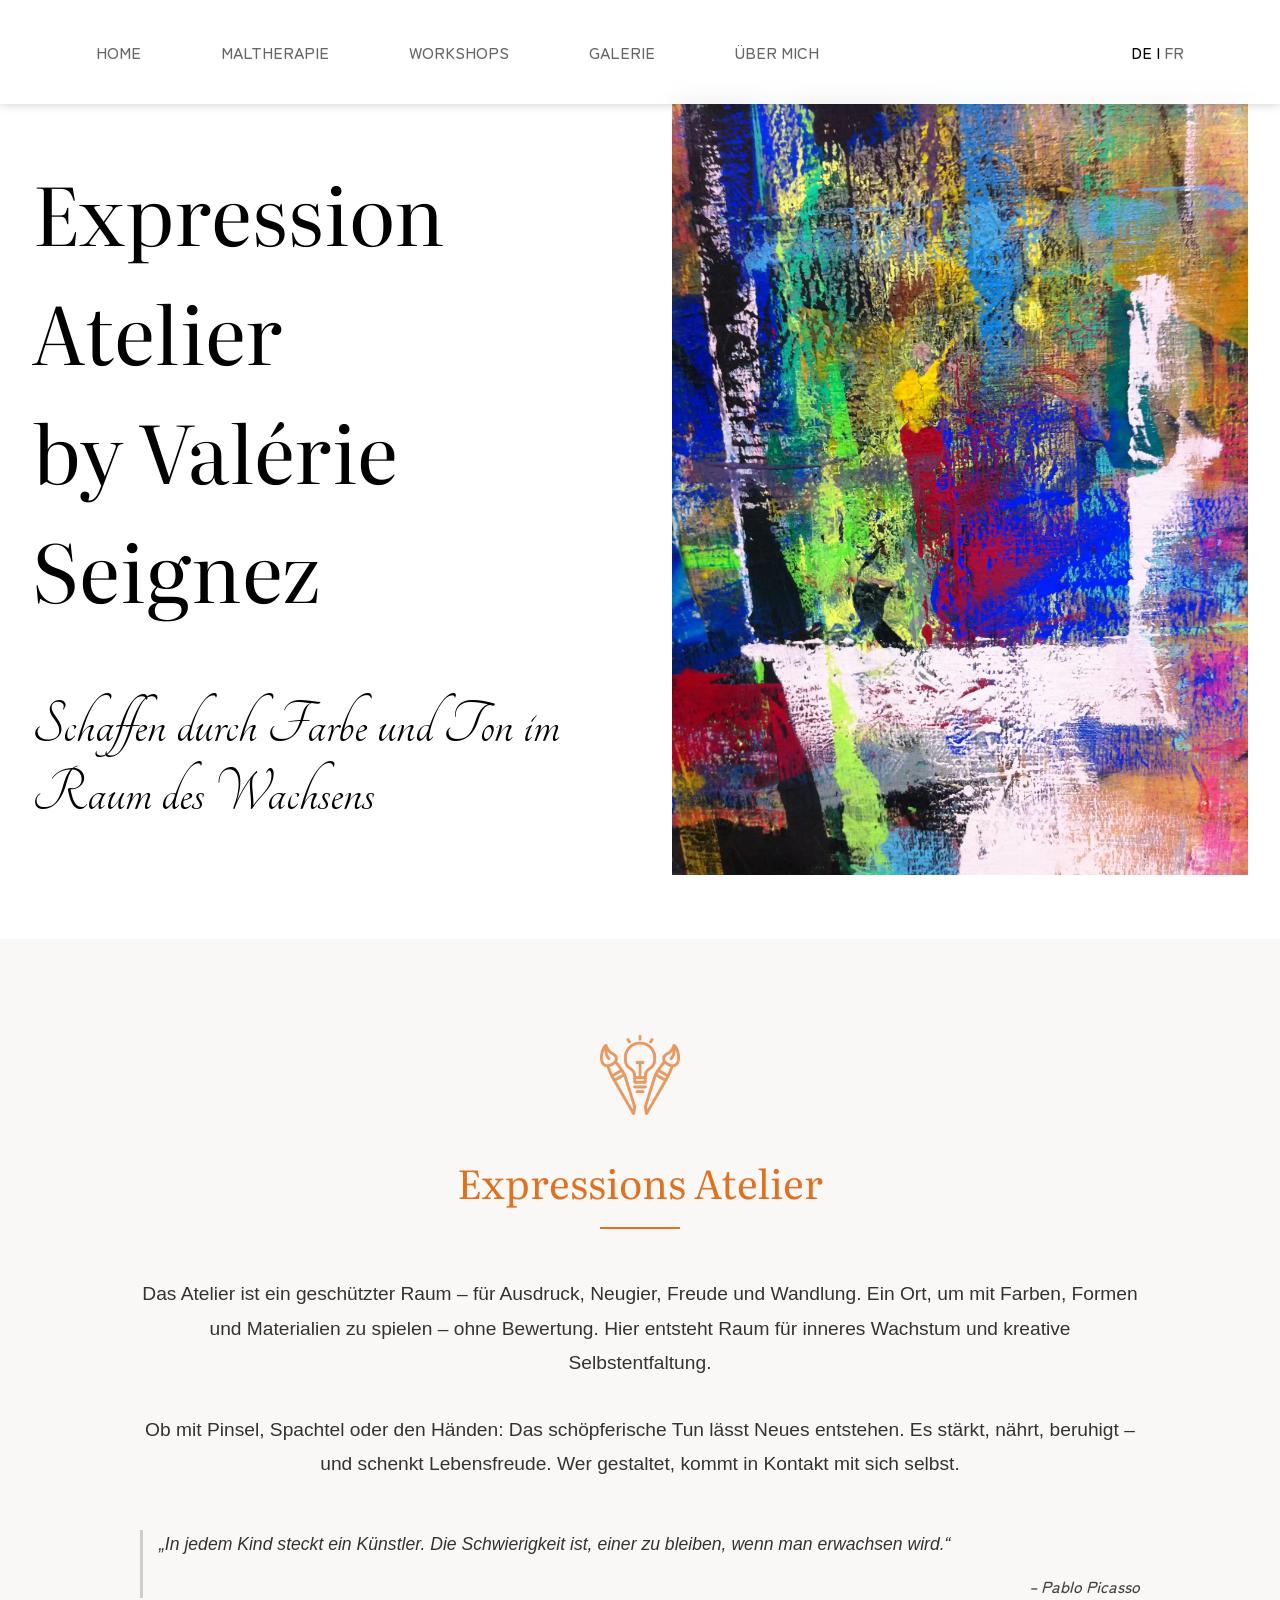
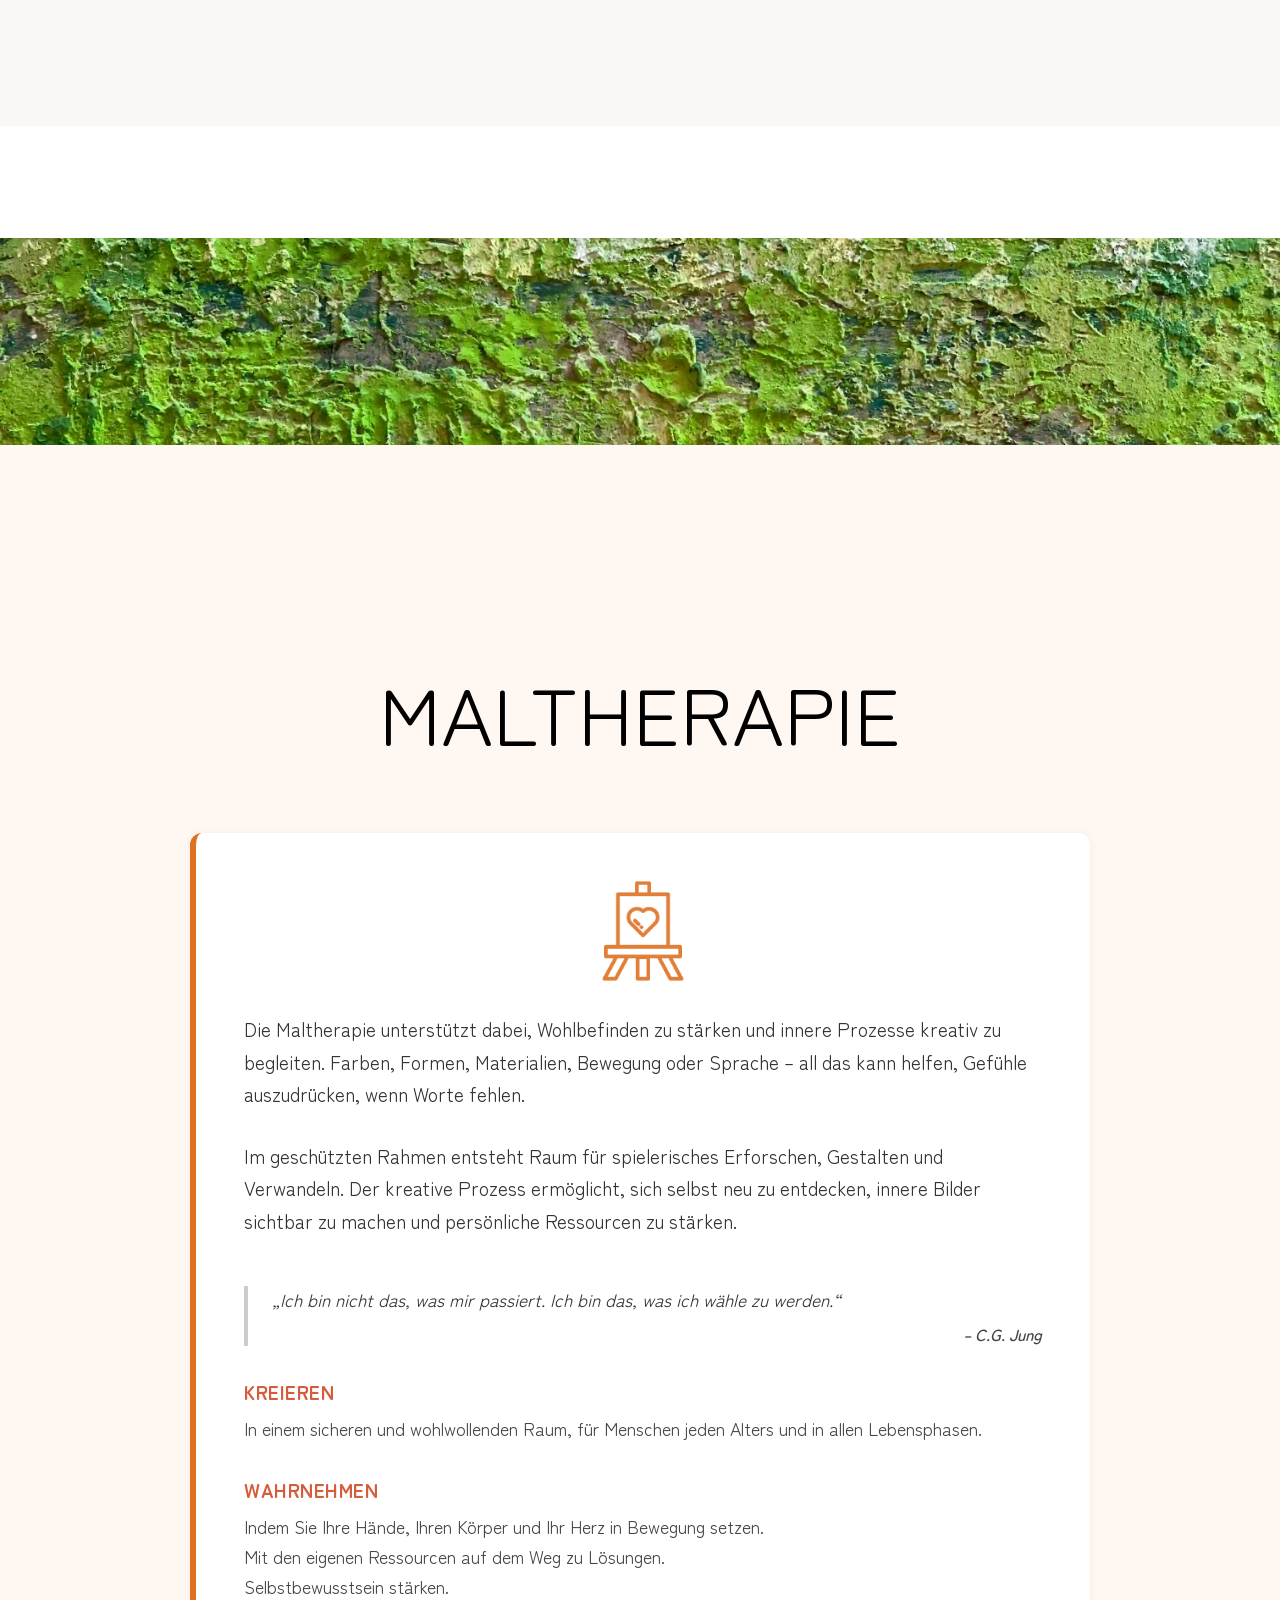
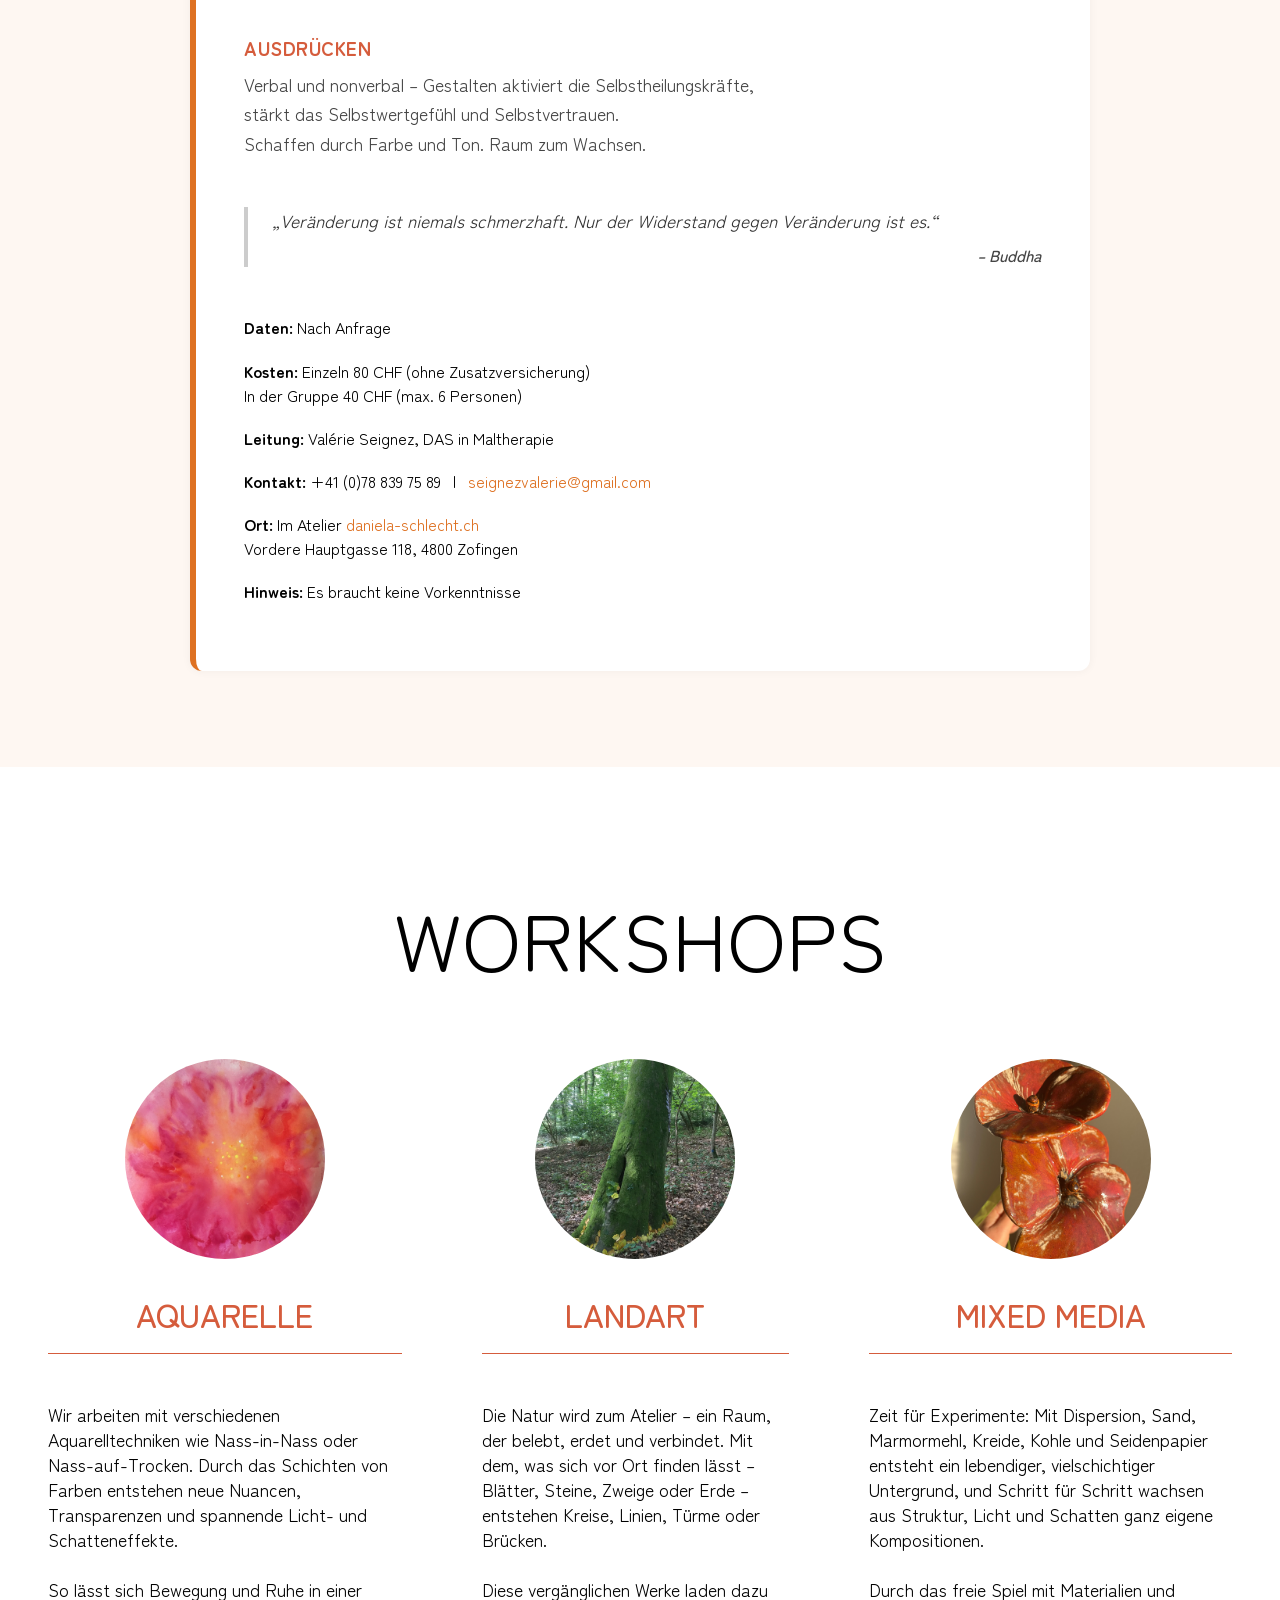
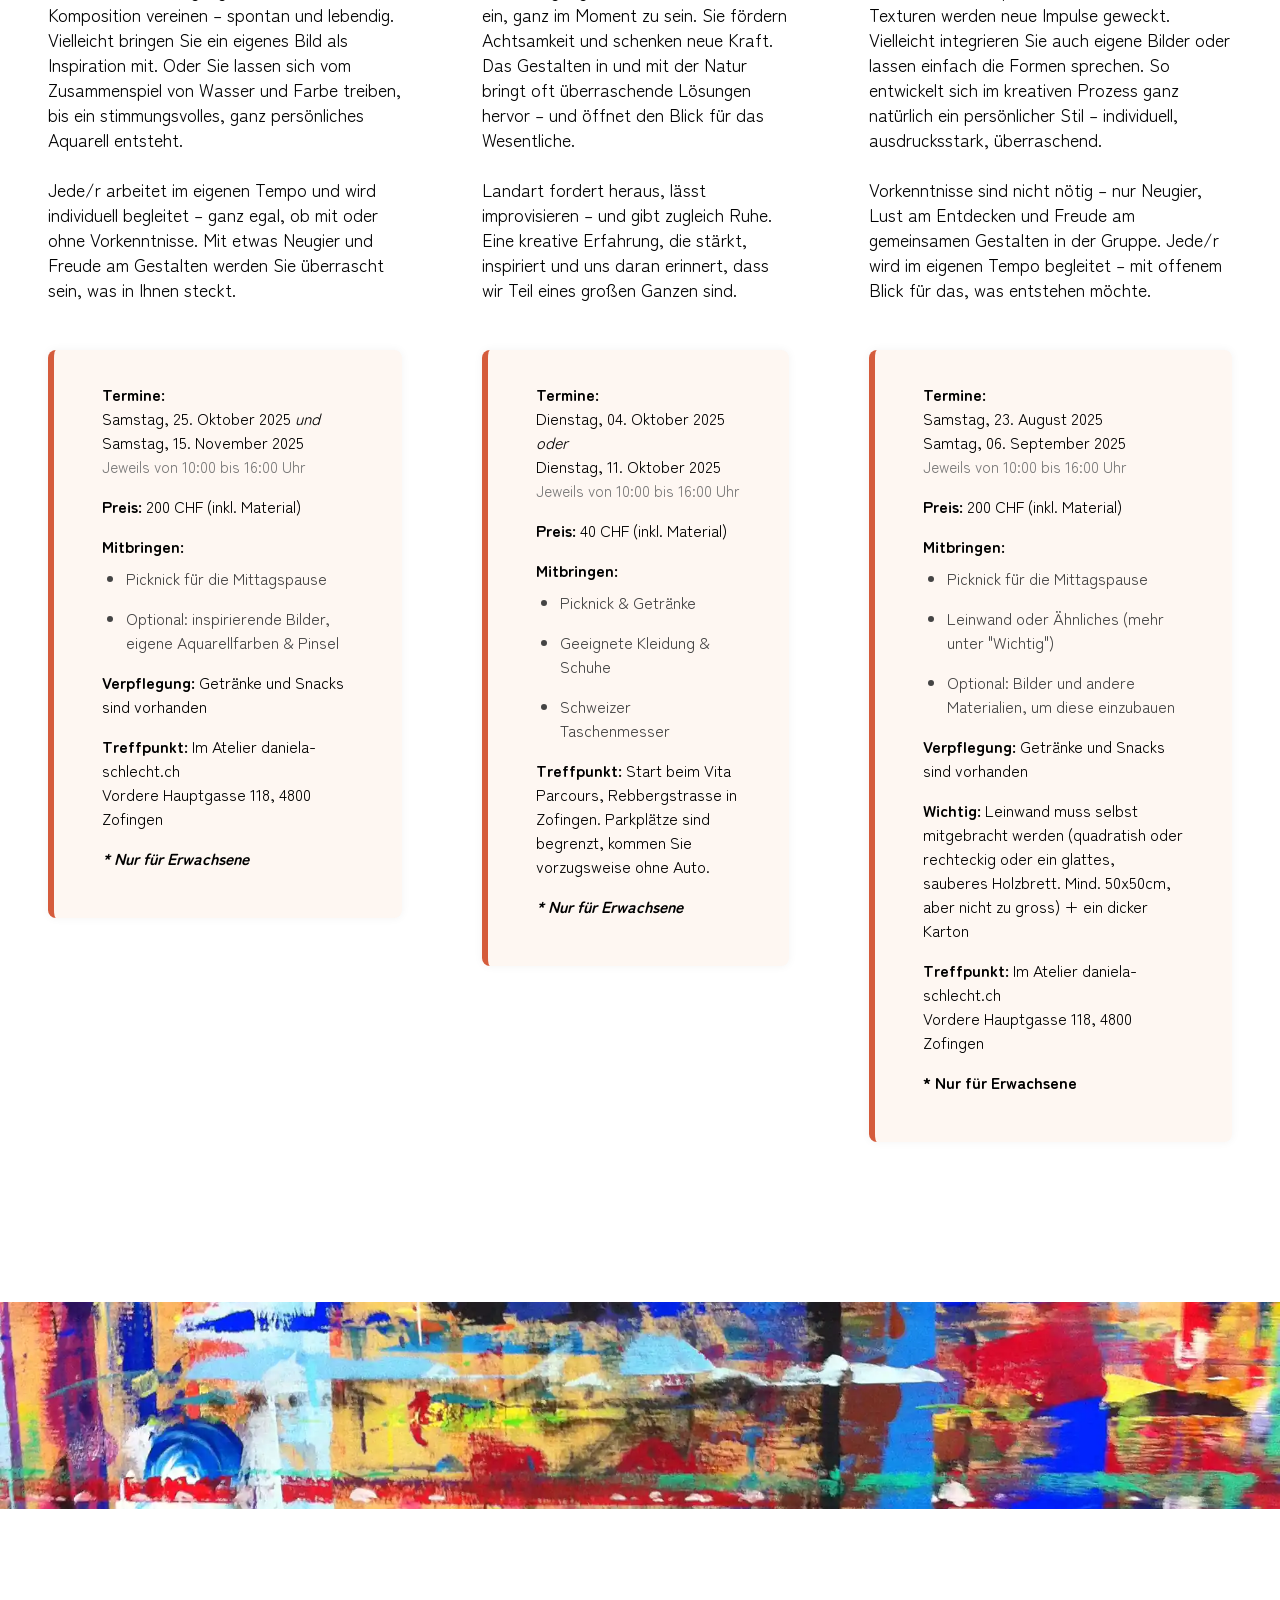
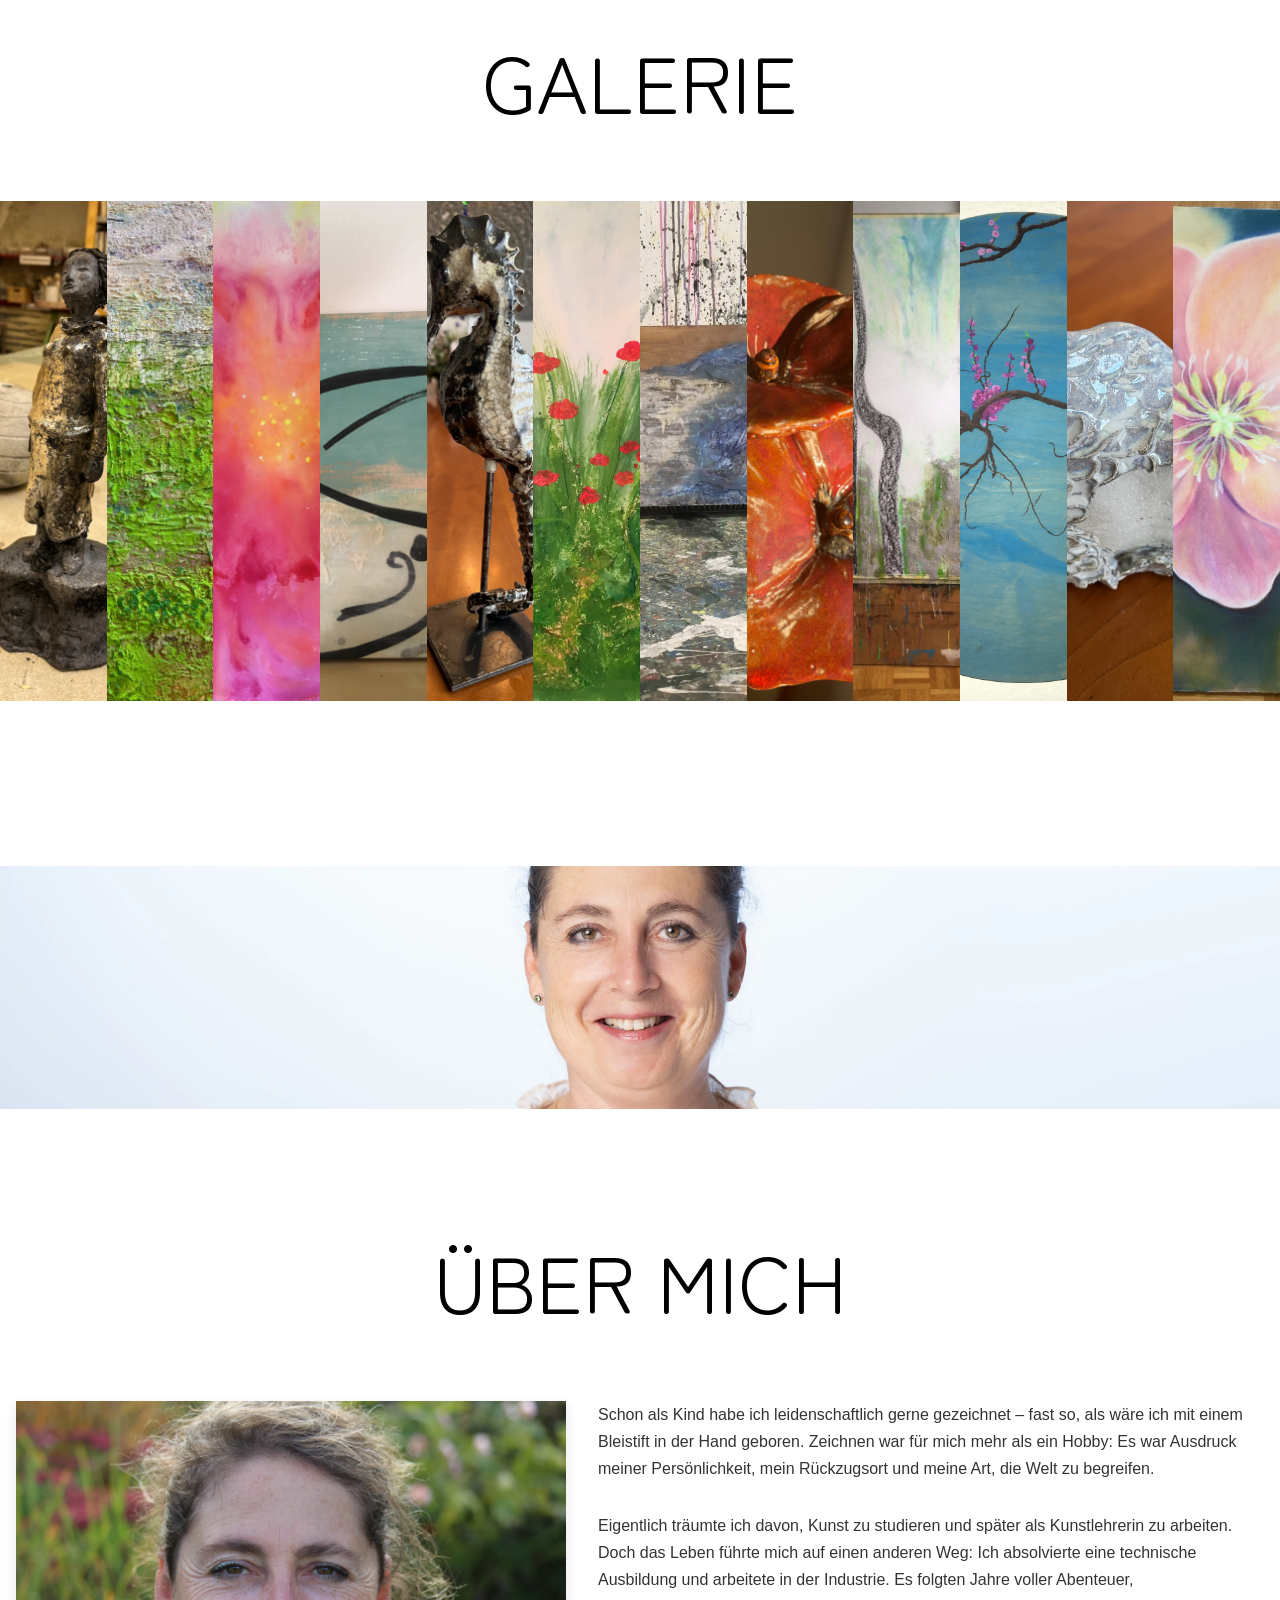
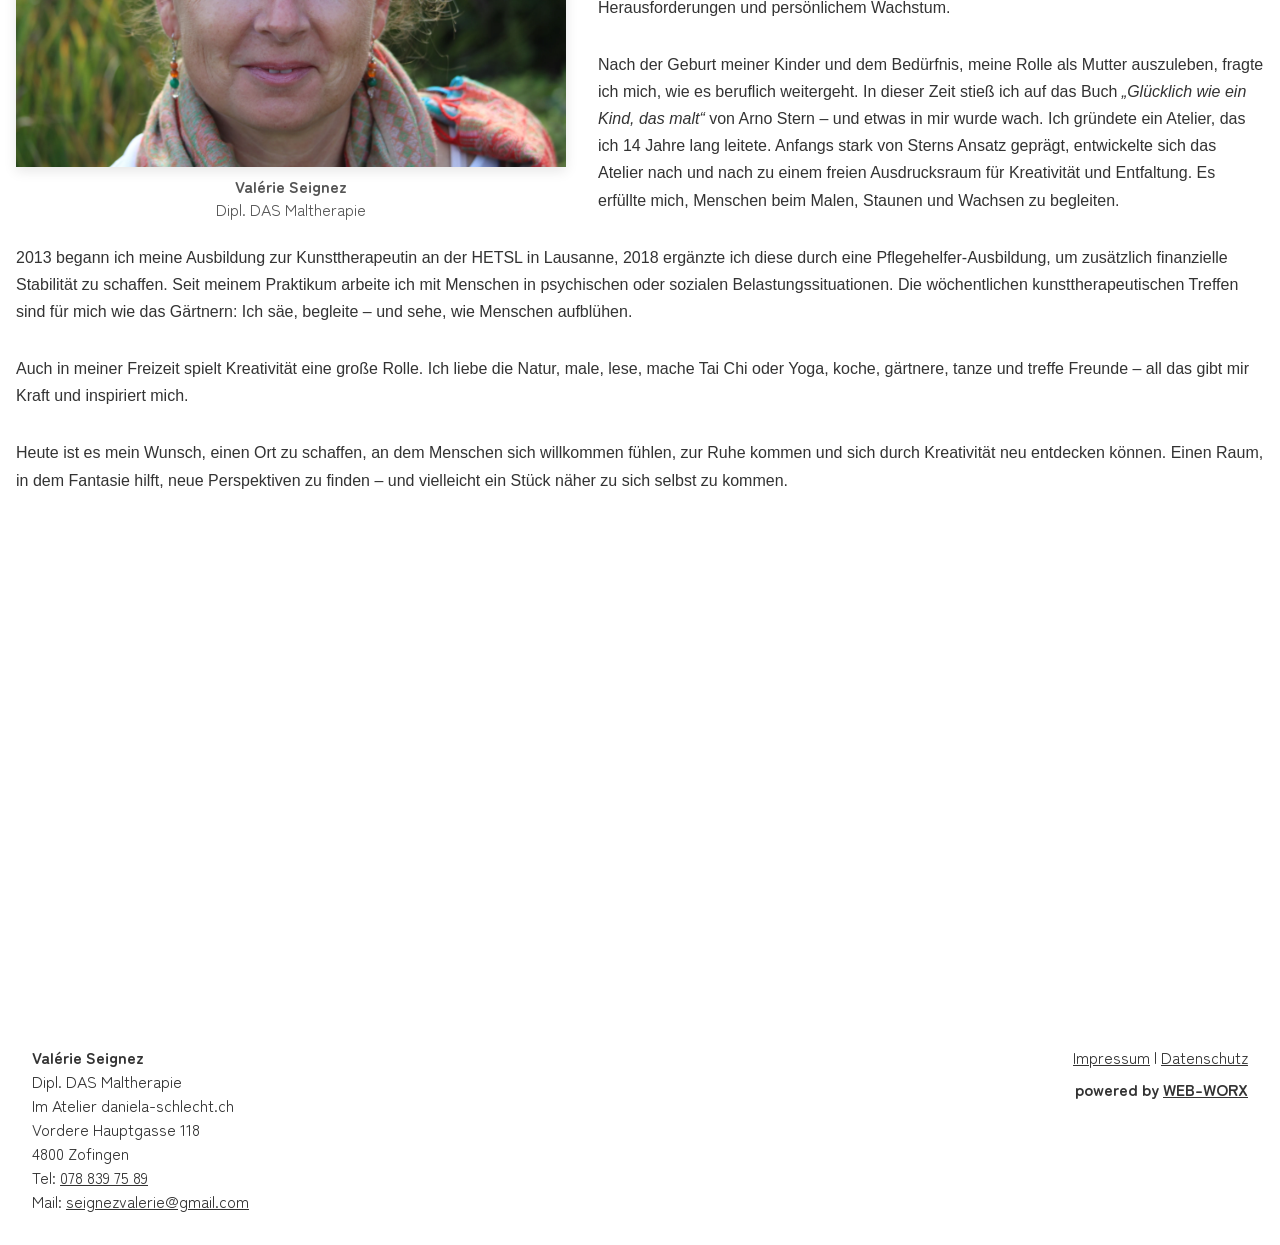
==== commit fecad50f: "Update next" ====
--- a/index.html
+++ b/index.html
@@ -160,7 +160,7 @@
                     <li><strong>Kosten:</strong> Einzeln 80 CHF (ohne Zusatzversicherung)<br>In der Gruppe 40 CHF (max. 6 Personen)</li>
                     <li><strong>Leitung:</strong> Valérie Seignez, DAS in Maltherapie</li>
                     <li><strong>Kontakt:</strong> +41 (0)78 839 75 89 &nbsp; | &nbsp; <a href="mailto:seignezvalerie@gmail.com">seignezvalerie@gmail.com</a></li>
-                    <li><strong>Ort:</strong> Im Atelier <a href="https://daniela.schlecht.ch">daniela.schlecht.ch</a><br>Vordere Hauptgasse 118, 4800 Zofingen</li>
+                    <li><strong>Ort:</strong> Im Atelier <a href="https://daniela-schlecht.ch" target="_blank">daniela-schlecht.ch</a><br>Vordere Hauptgasse 118, 4800 Zofingen</li>
                     <li><strong>Hinweis:</strong> Es braucht keine Vorkenntnisse</li>
                 </ul>
                 </div>
@@ -190,7 +190,7 @@
                             -->
 
                             <ul class="workshop-info">
-                            <li><strong>Termine:</strong> <br>Samstag, 25. Oktober 2025 <br>Samstag, 15. November 2025<br>
+                            <li><strong>Termine:</strong> <br>Samstag, 25. Oktober 2025 <i>und</i><br>Samstag, 15. November 2025<br>
                                 <span class="subtext">Jeweils von 10:00 bis 16:00 Uhr</span>
                             </li>
                             <li><strong>Preis:</strong> 200 CHF (inkl. Material)</li>
@@ -201,6 +201,7 @@
                                 </ul>
                             </li>
                             <li><strong>Verpflegung:</strong> Getränke und Snacks sind vorhanden</li>
+                            <li><strong>Treffpunkt:</strong> Im Atelier daniela-schlecht.ch<br>Vordere Hauptgasse 118, 4800 Zofingen</li>
                             <li><strong><i>* Nur für Erwachsene</i></strong></li>
                             </ul>
                         </div>
@@ -225,7 +226,7 @@
                             -->
 
                             <ul class="workshop-info">
-                            <li><strong>Termine:</strong> <br>Dienstag, 04. Oktober 2025 <i>oder</i><br>Dienstag, 11. November 2025<br>
+                            <li><strong>Termine:</strong> <br>Dienstag, 04. Oktober 2025 <i>oder</i><br>Dienstag, 11. Oktober 2025<br>
                                 <span class="subtext">Jeweils von 10:00 bis 16:00 Uhr</span>
                             </li>
                             <li><strong>Preis:</strong> 40 CHF (inkl. Material)</li>
@@ -274,6 +275,7 @@
                             <li><strong>Verpflegung:</strong> Getränke und Snacks sind vorhanden</li>
                             <li><strong>Wichtig:</strong> Leinwand muss selbst mitgebracht werden (quadratish oder rechteckig
                             oder ein glattes, sauberes Holzbrett. Mind. 50x50cm, aber nicht zu gross) + ein dicker Karton</li>
+                            <li><strong>Treffpunkt:</strong> Im Atelier daniela-schlecht.ch<br>Vordere Hauptgasse 118, 4800 Zofingen</li>
                             <li><strong><i></i>* Nur für Erwachsene</strong></li>
                             </ul>
                         </div>
@@ -301,7 +303,7 @@
                         <img src="media/bild5.webp" width="500" height="500" alt="">
                     </li>
                     <li class="result">
-                        <img src="media/bild12.webp" width="500" height="500" alt="">
+                        <img src="media/bild25.JPG" width="500" height="500" alt="">
                     </li>
                     <li class="result">
                         <img src="media/bild7.webp" width="500" height="500" alt="">
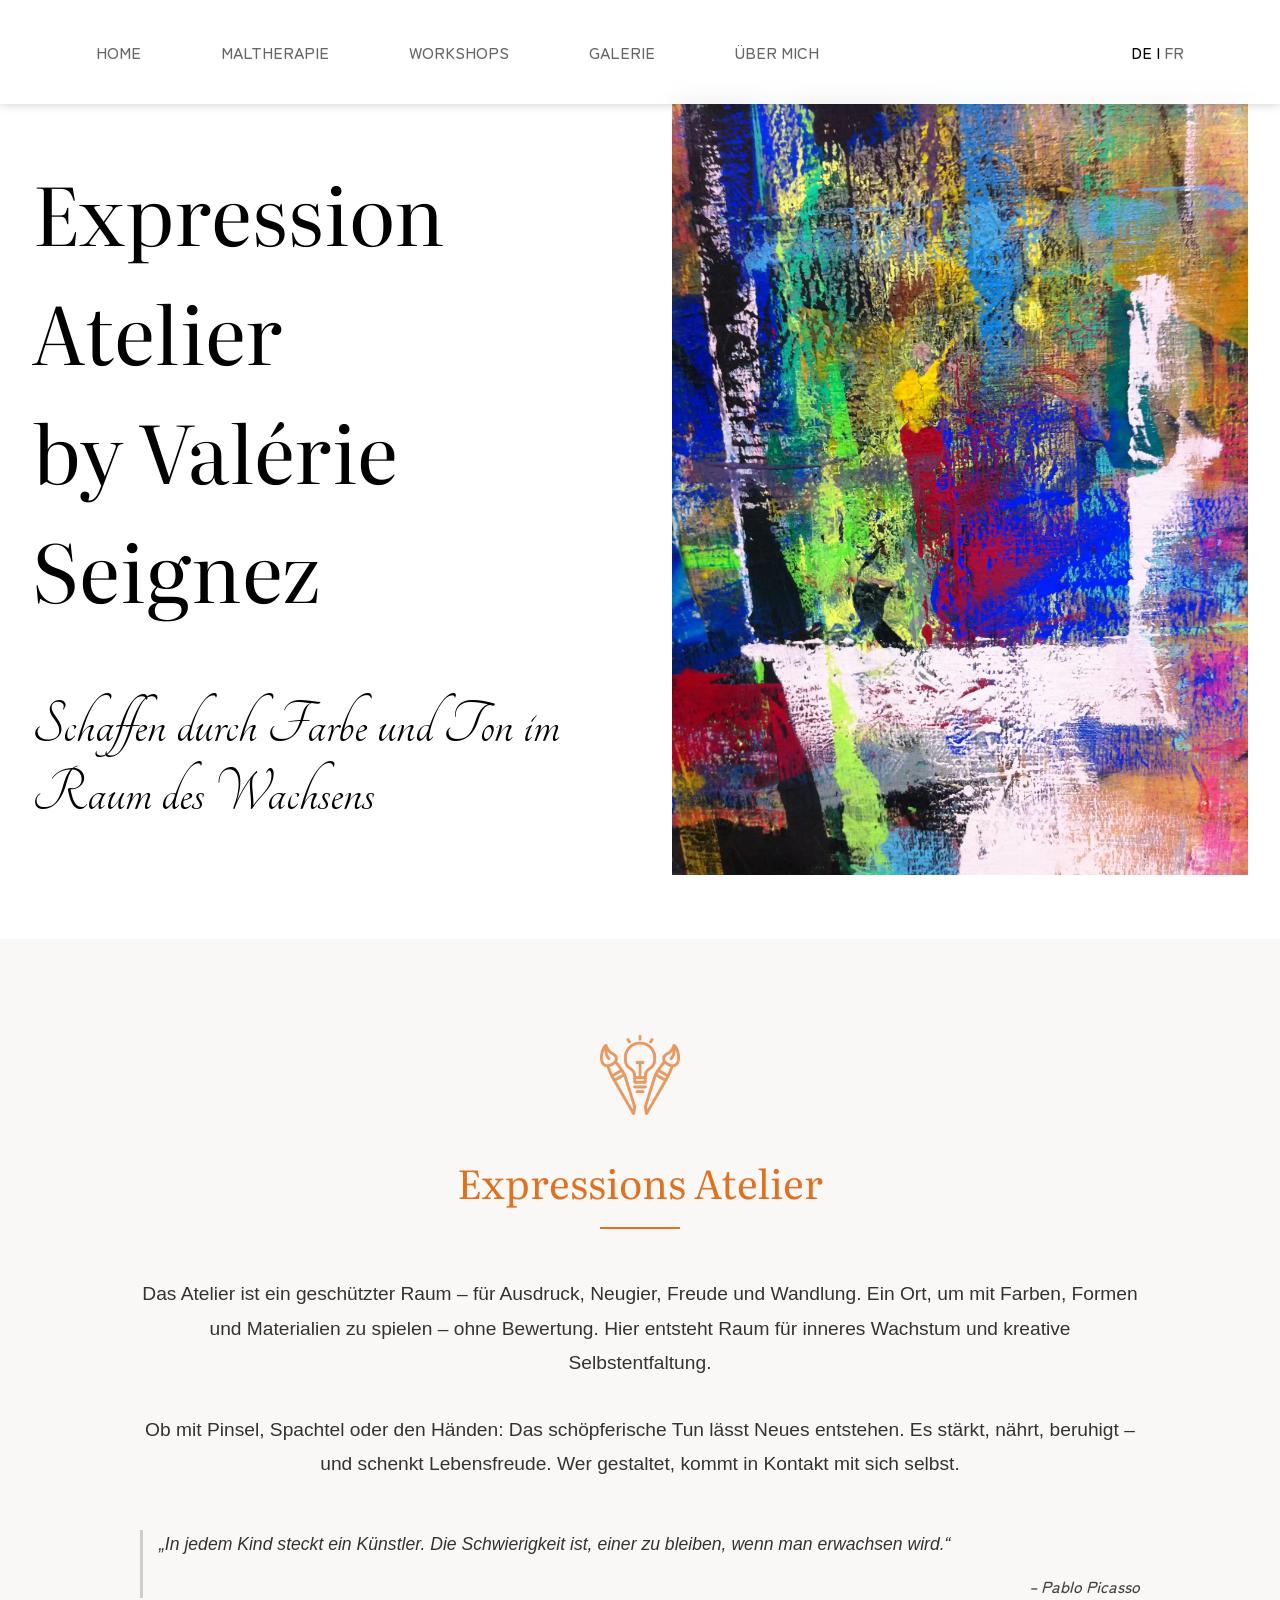
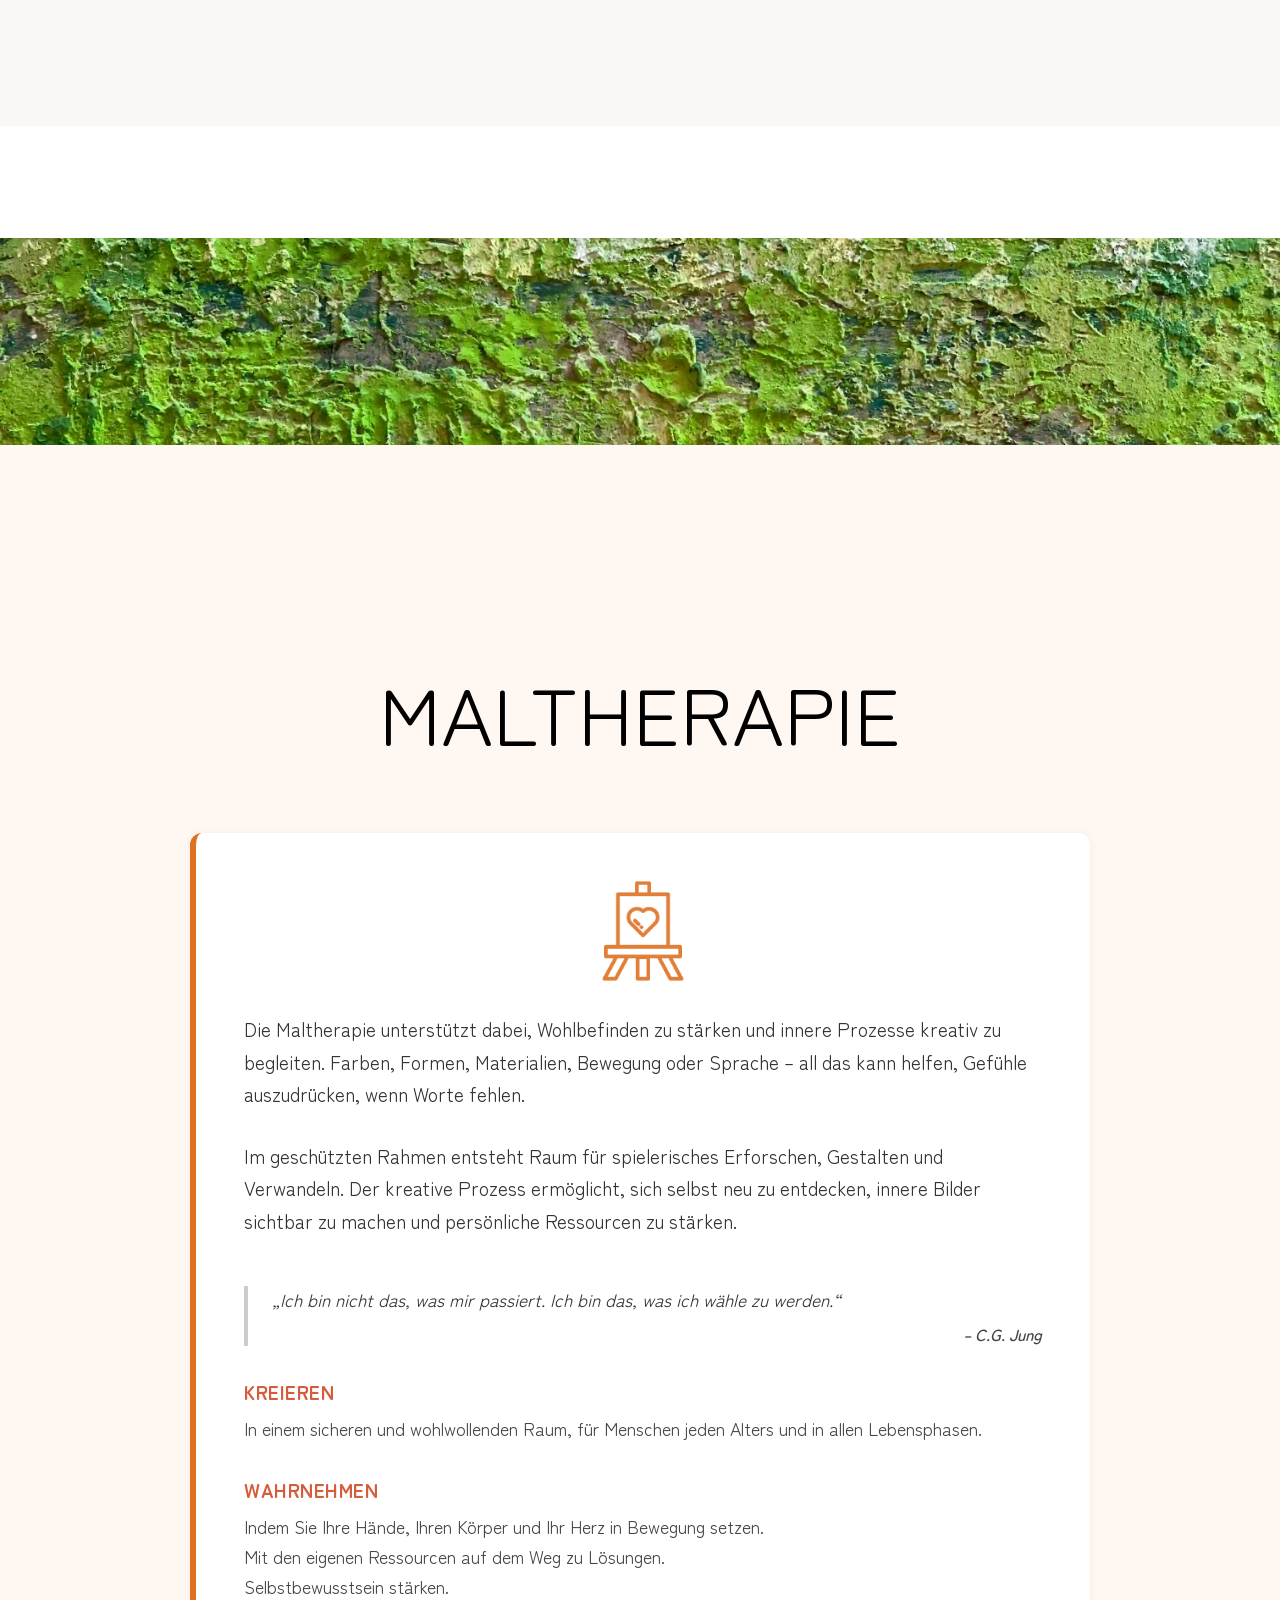
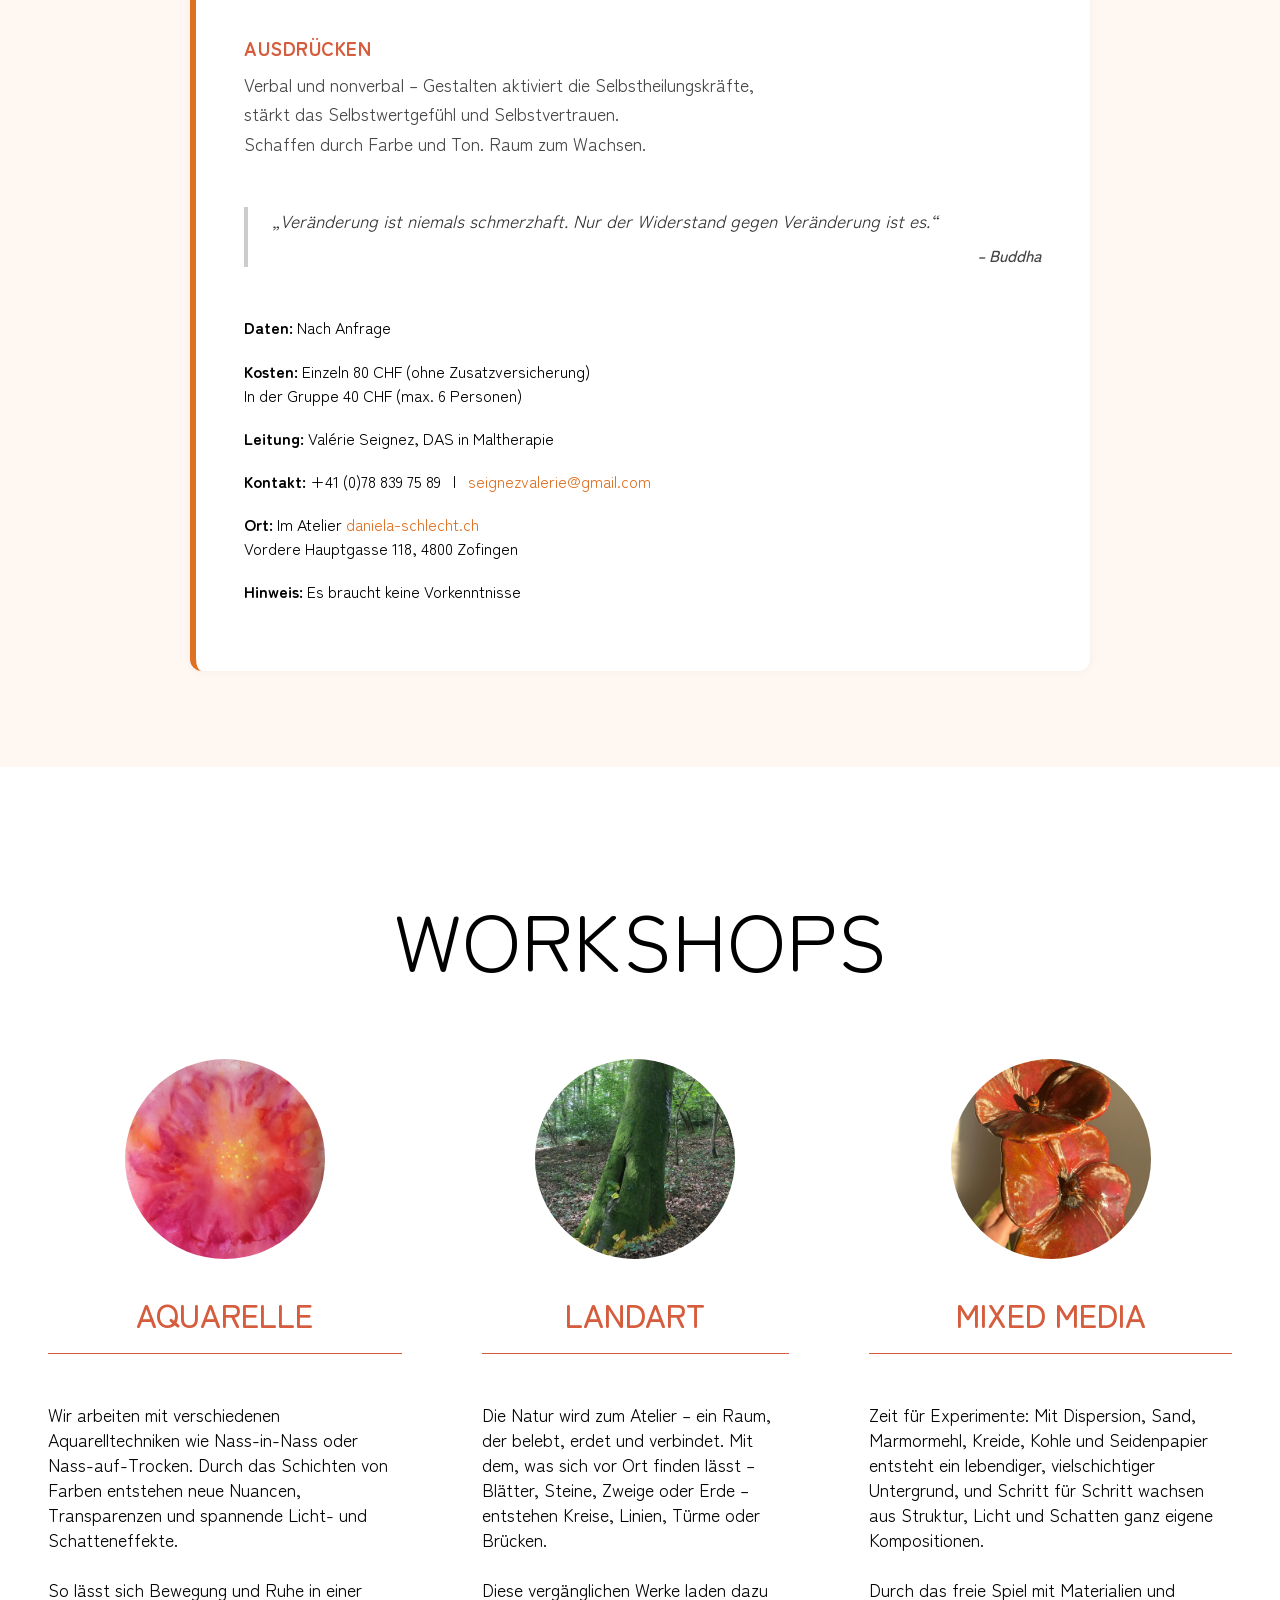
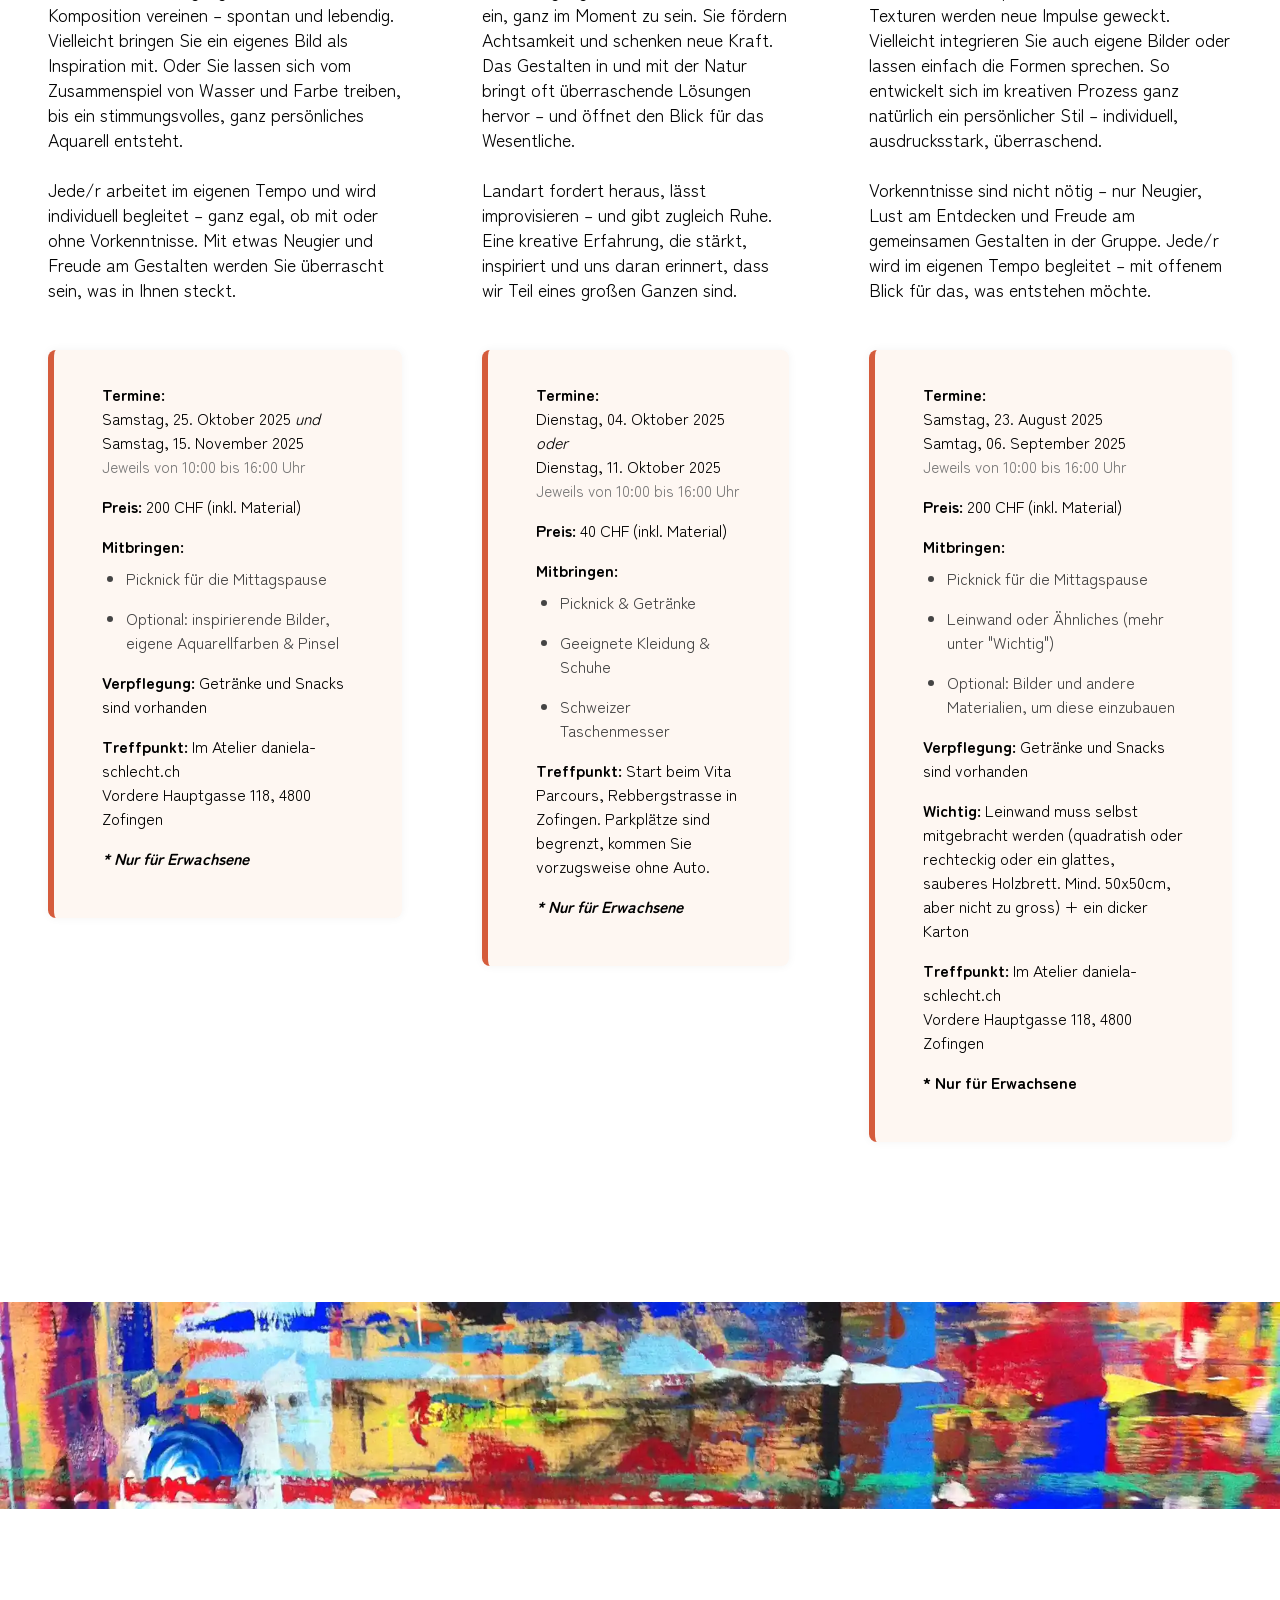
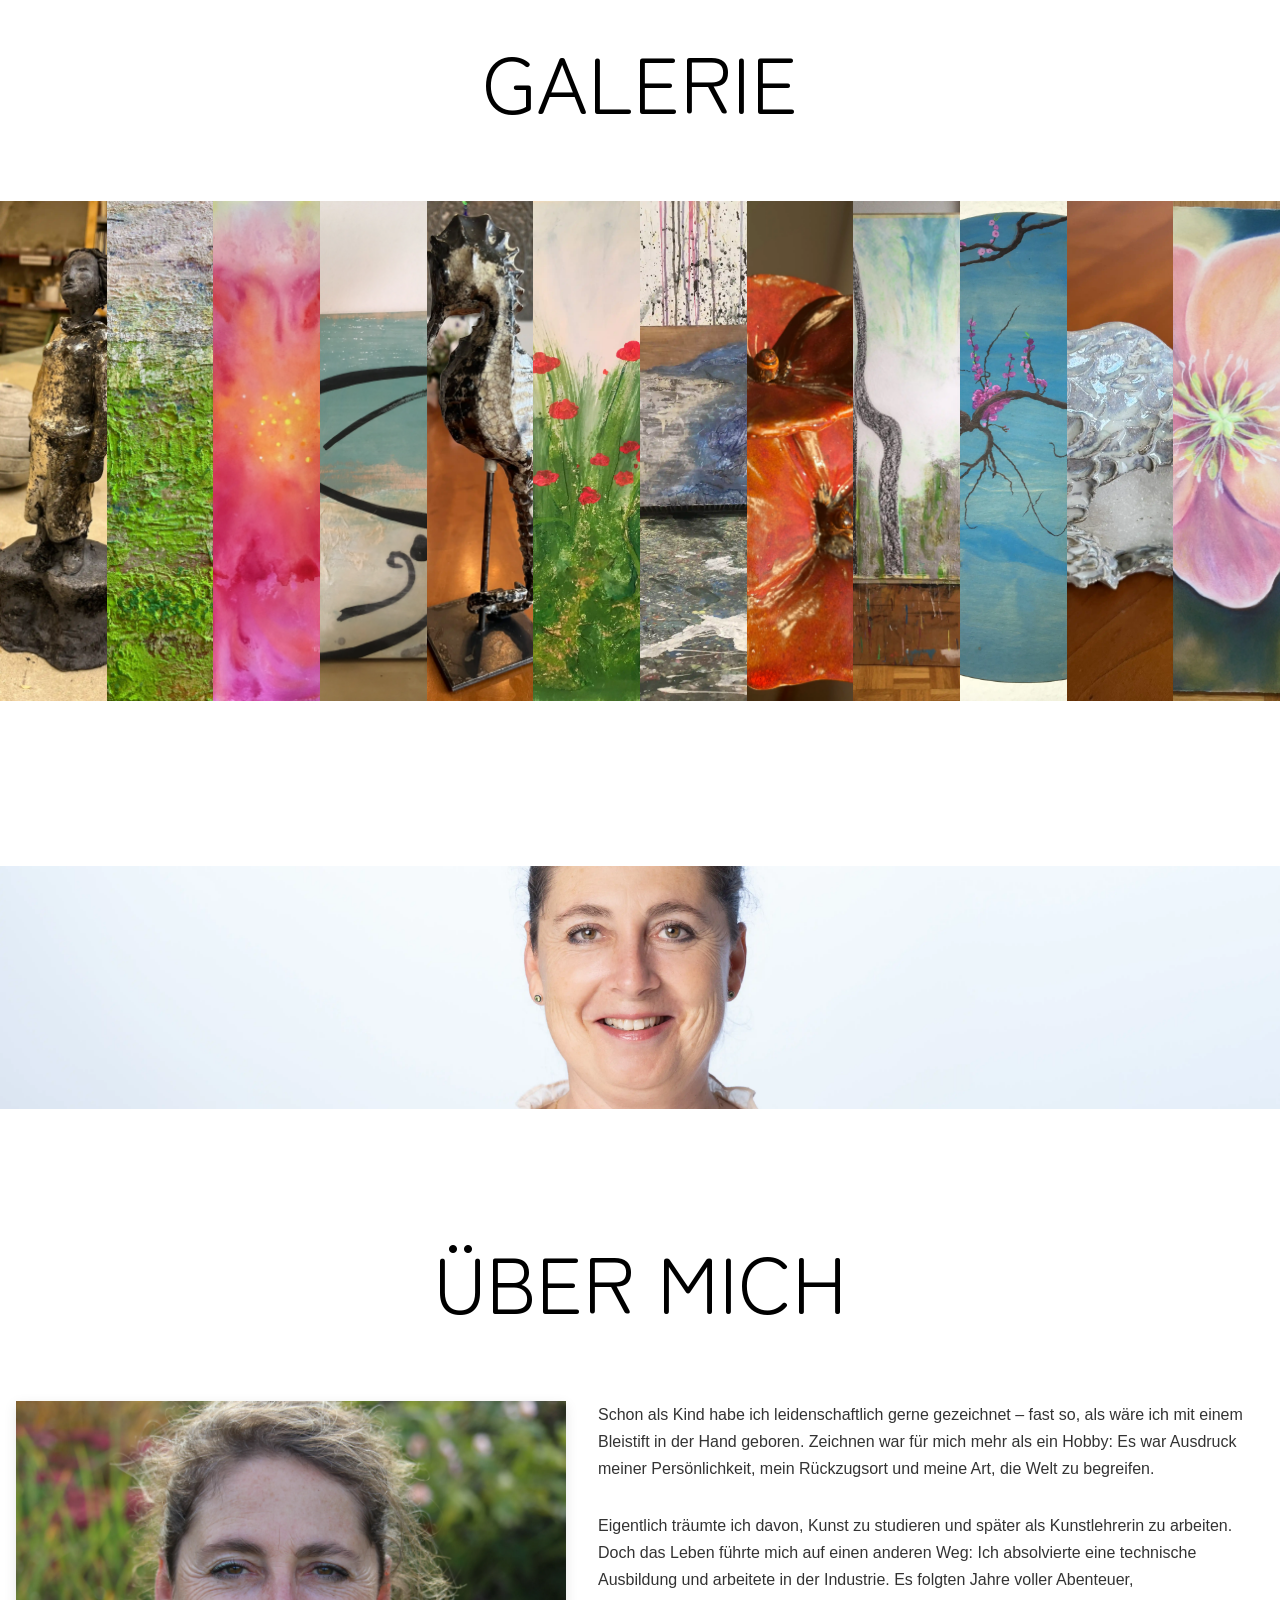
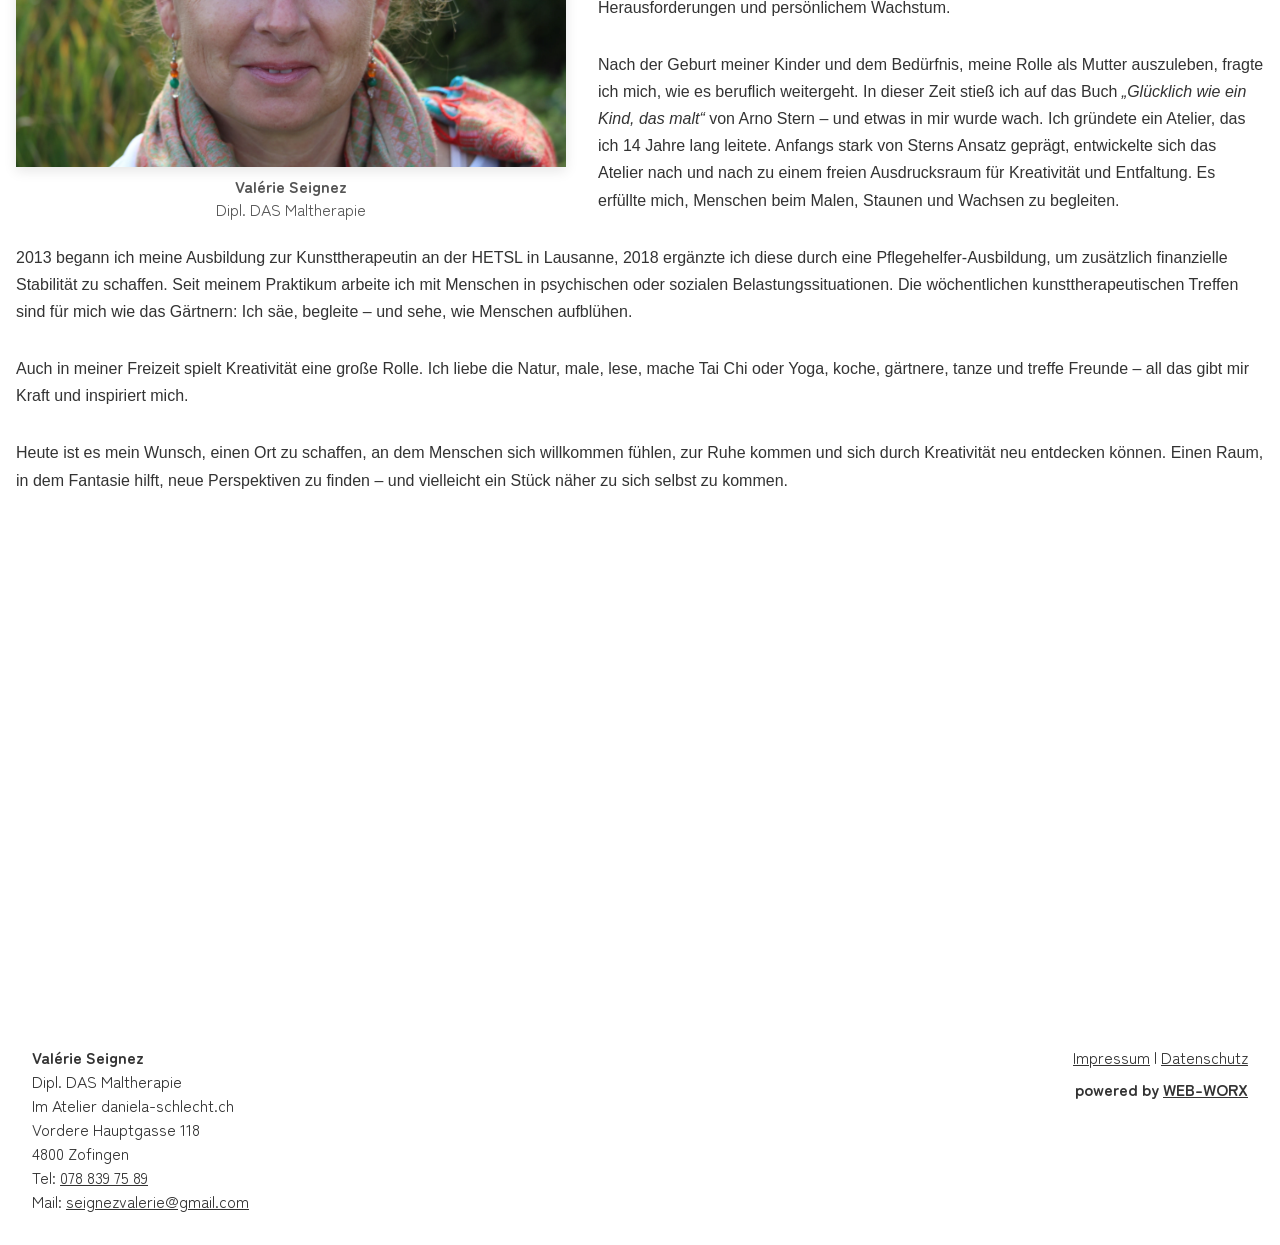
==== commit 954be3bd: "Update Bilder" ====
--- a/index.html
+++ b/index.html
@@ -245,7 +245,7 @@
                     </div>
 
                     <div class="angebotbox">
-                        <img class="rundbild" src="media/bild22-1.JPG">
+                        <img class="rundbild" src="media/bild22-1.webp">
                         <h3 class="angeboth3-1">MIXED MEDIA</h3>
                         <div class="strich2"></div>
                         <p>Zeit für Experimente: Mit Dispersion, Sand, Marmormehl, Kreide, Kohle und Seidenpapier entsteht ein lebendiger, vielschichtiger Untergrund, und
@@ -291,7 +291,7 @@
 
                 <ul class="results">
                     <li class="result">
-                        <img src="media/bild21.JPG" width="500" height="500" alt="">
+                        <img src="media/bild21.webp" width="500" height="500" alt="">
                     </li>
                     <li class="result">
                         <img src="media/bild8.webp" width="500" height="500" alt="">
@@ -303,7 +303,7 @@
                         <img src="media/bild5.webp" width="500" height="500" alt="">
                     </li>
                     <li class="result">
-                        <img src="media/bild25.JPG" width="500" height="500" alt="">
+                        <img src="media/bild25.webp" width="500" height="500" alt="">
                     </li>
                     <li class="result">
                         <img src="media/bild7.webp" width="500" height="500" alt="">
@@ -312,16 +312,16 @@
                         <img src="media/bild11.webp" width="500" height="500" alt="">
                     </li>
                     <li class="result">
-                        <img src="media/bild22.JPG" width="500" height="500" alt="">
+                        <img src="media/bild22.webp" width="500" height="500" alt="">
                     </li>
                     <li class="result">
                         <img src="media/bild13.webp" width="500" height="500" alt="">
                     </li>
                     <li class="result">
-                        <img src="media/bild20.JPG" width="500" height="500" alt="">
-                    </li>
-                    <li class="result">
-                        <img src="media/bild24.JPG" width="500" height="500" alt="">
+                        <img src="media/bild20.webp" width="500" height="500" alt="">
+                    </li>
+                    <li class="result">
+                        <img src="media/bild24.webp" width="500" height="500" alt="">
                     </li>
                     <li class="result">
                         <img src="media/bild15.webp" width="500" height="500" alt="">
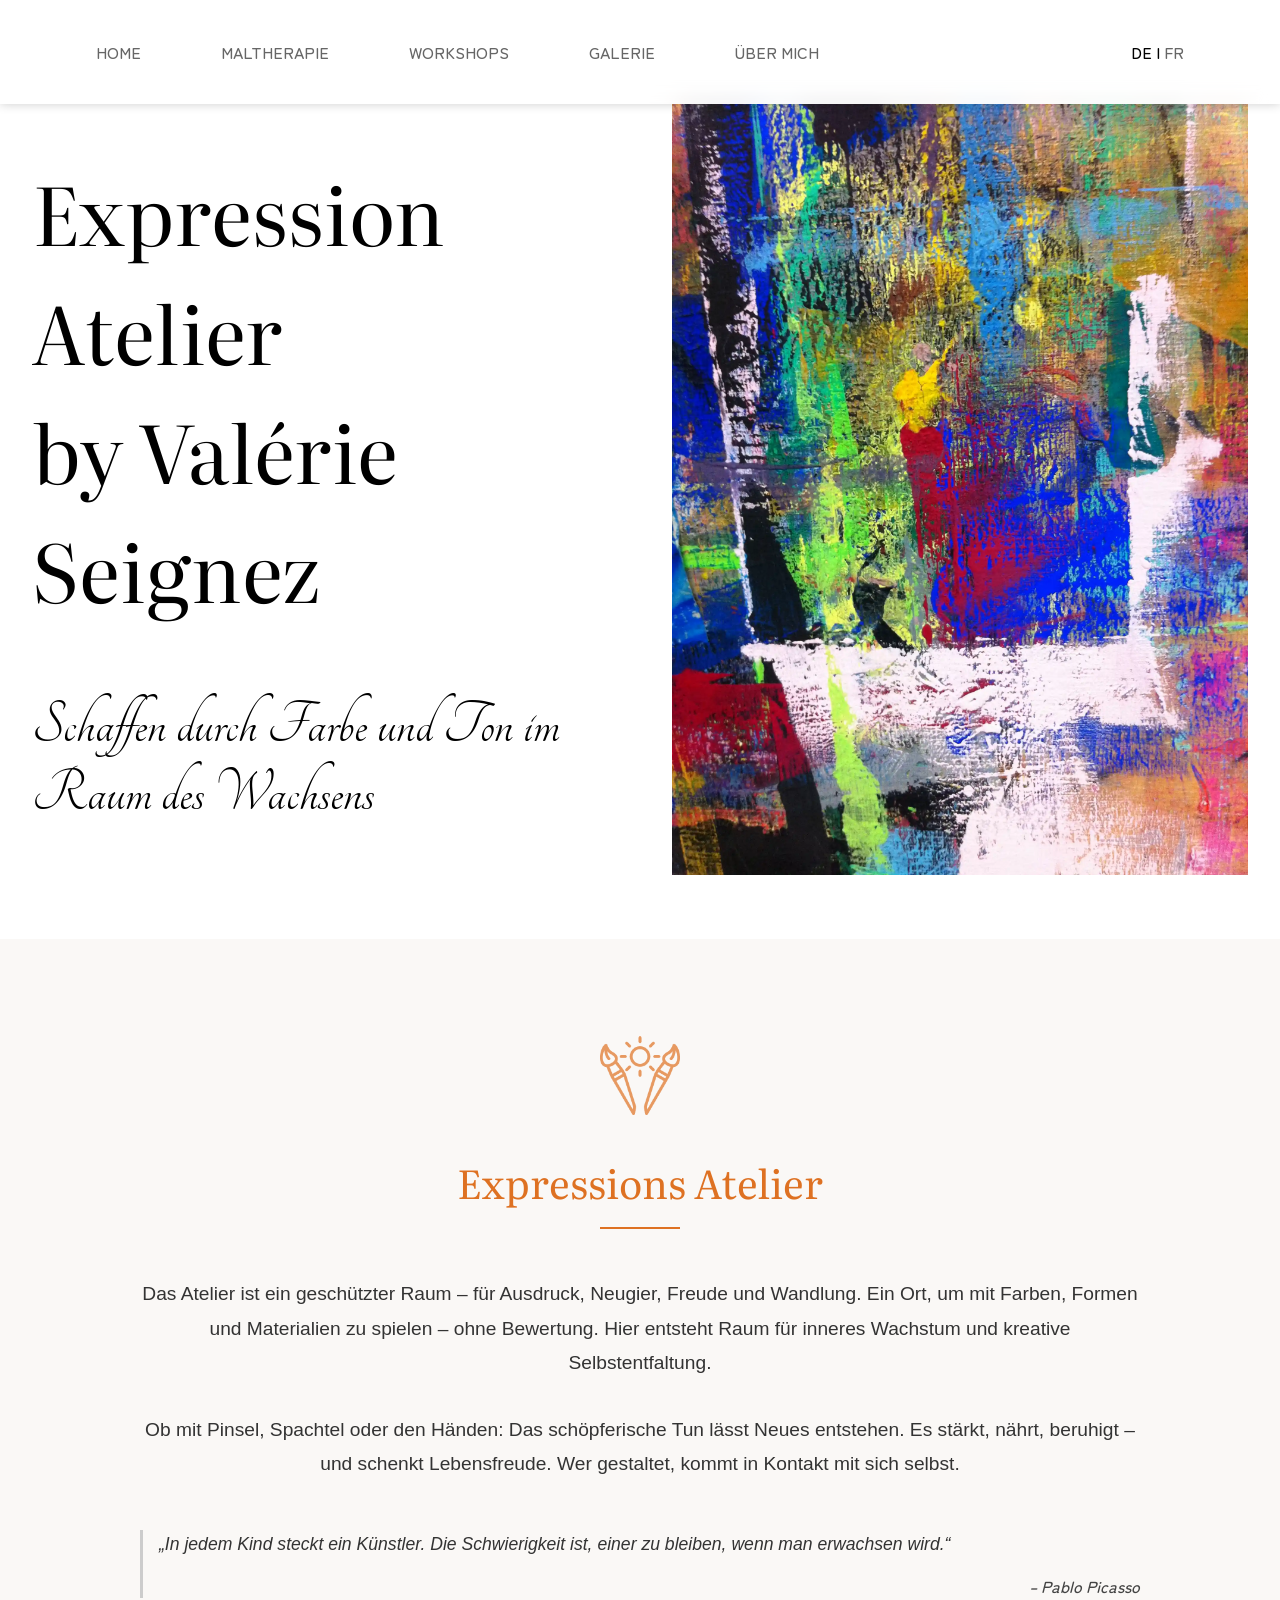
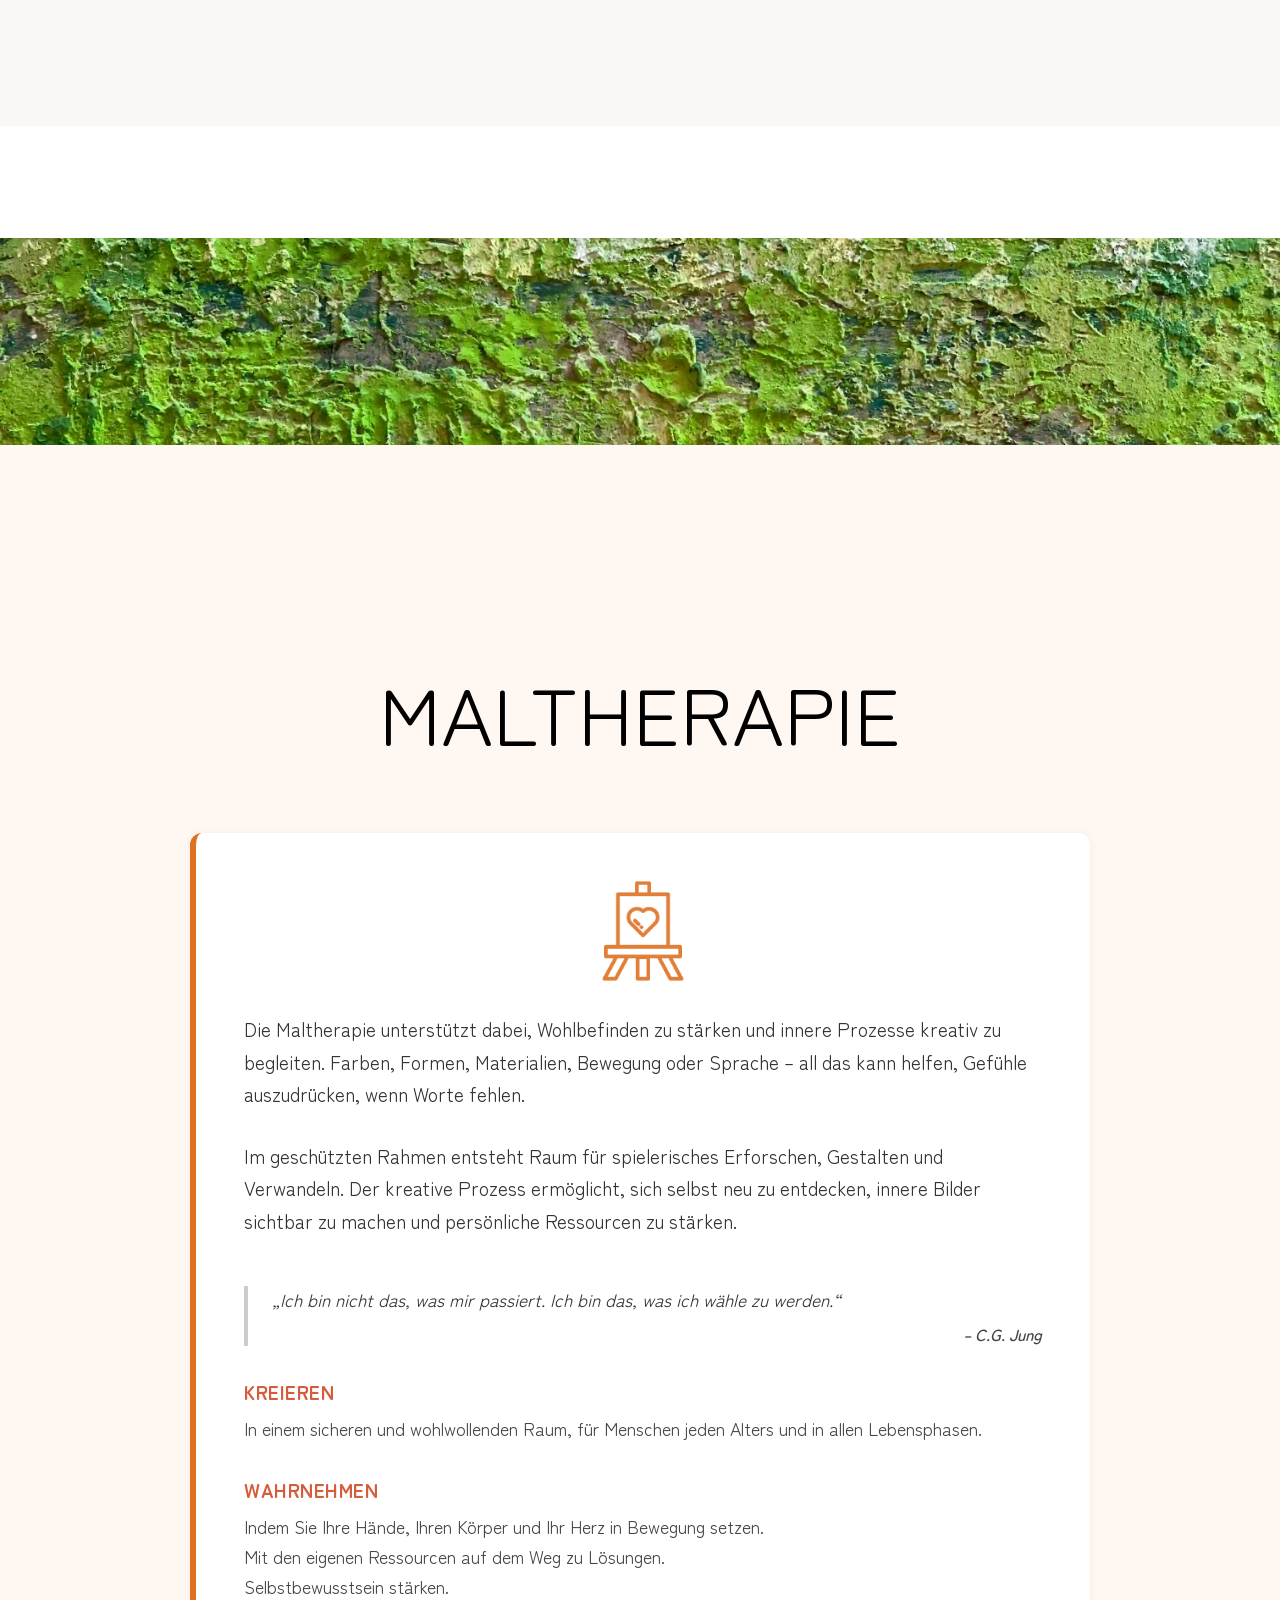
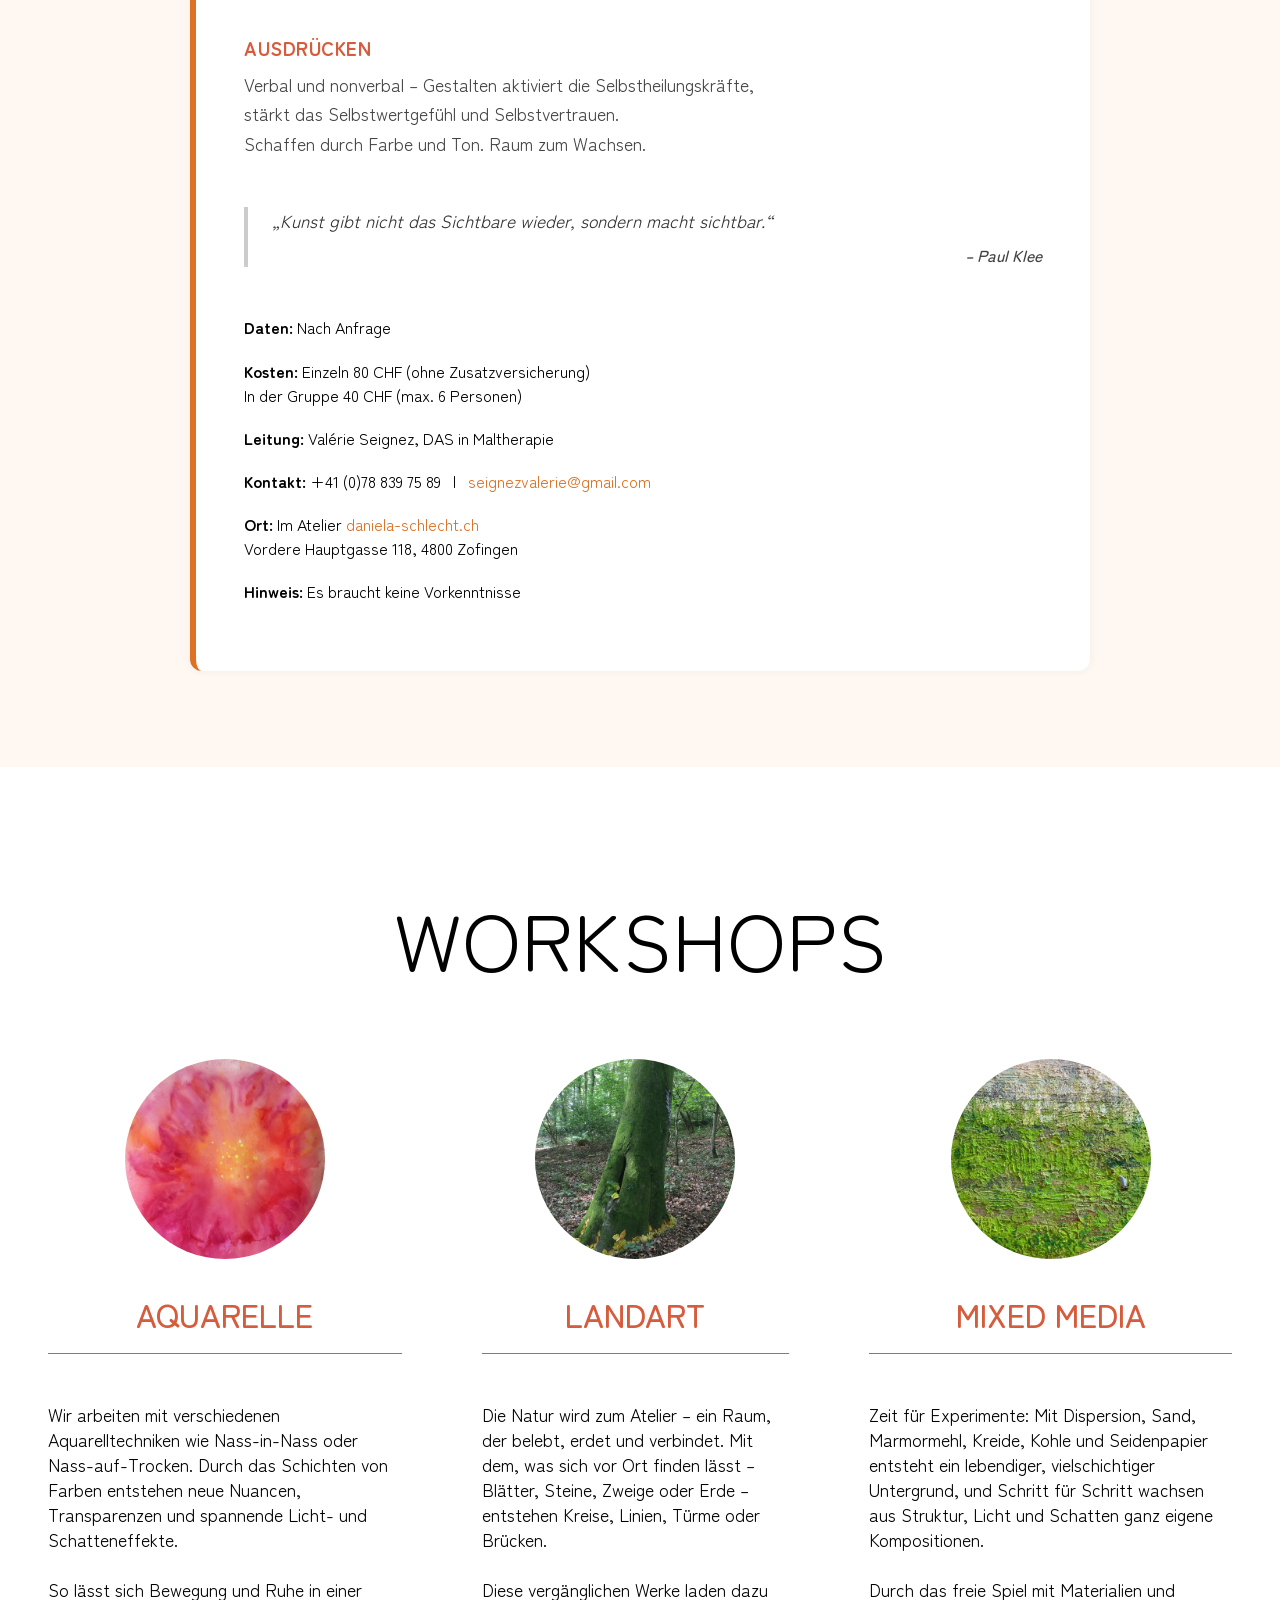
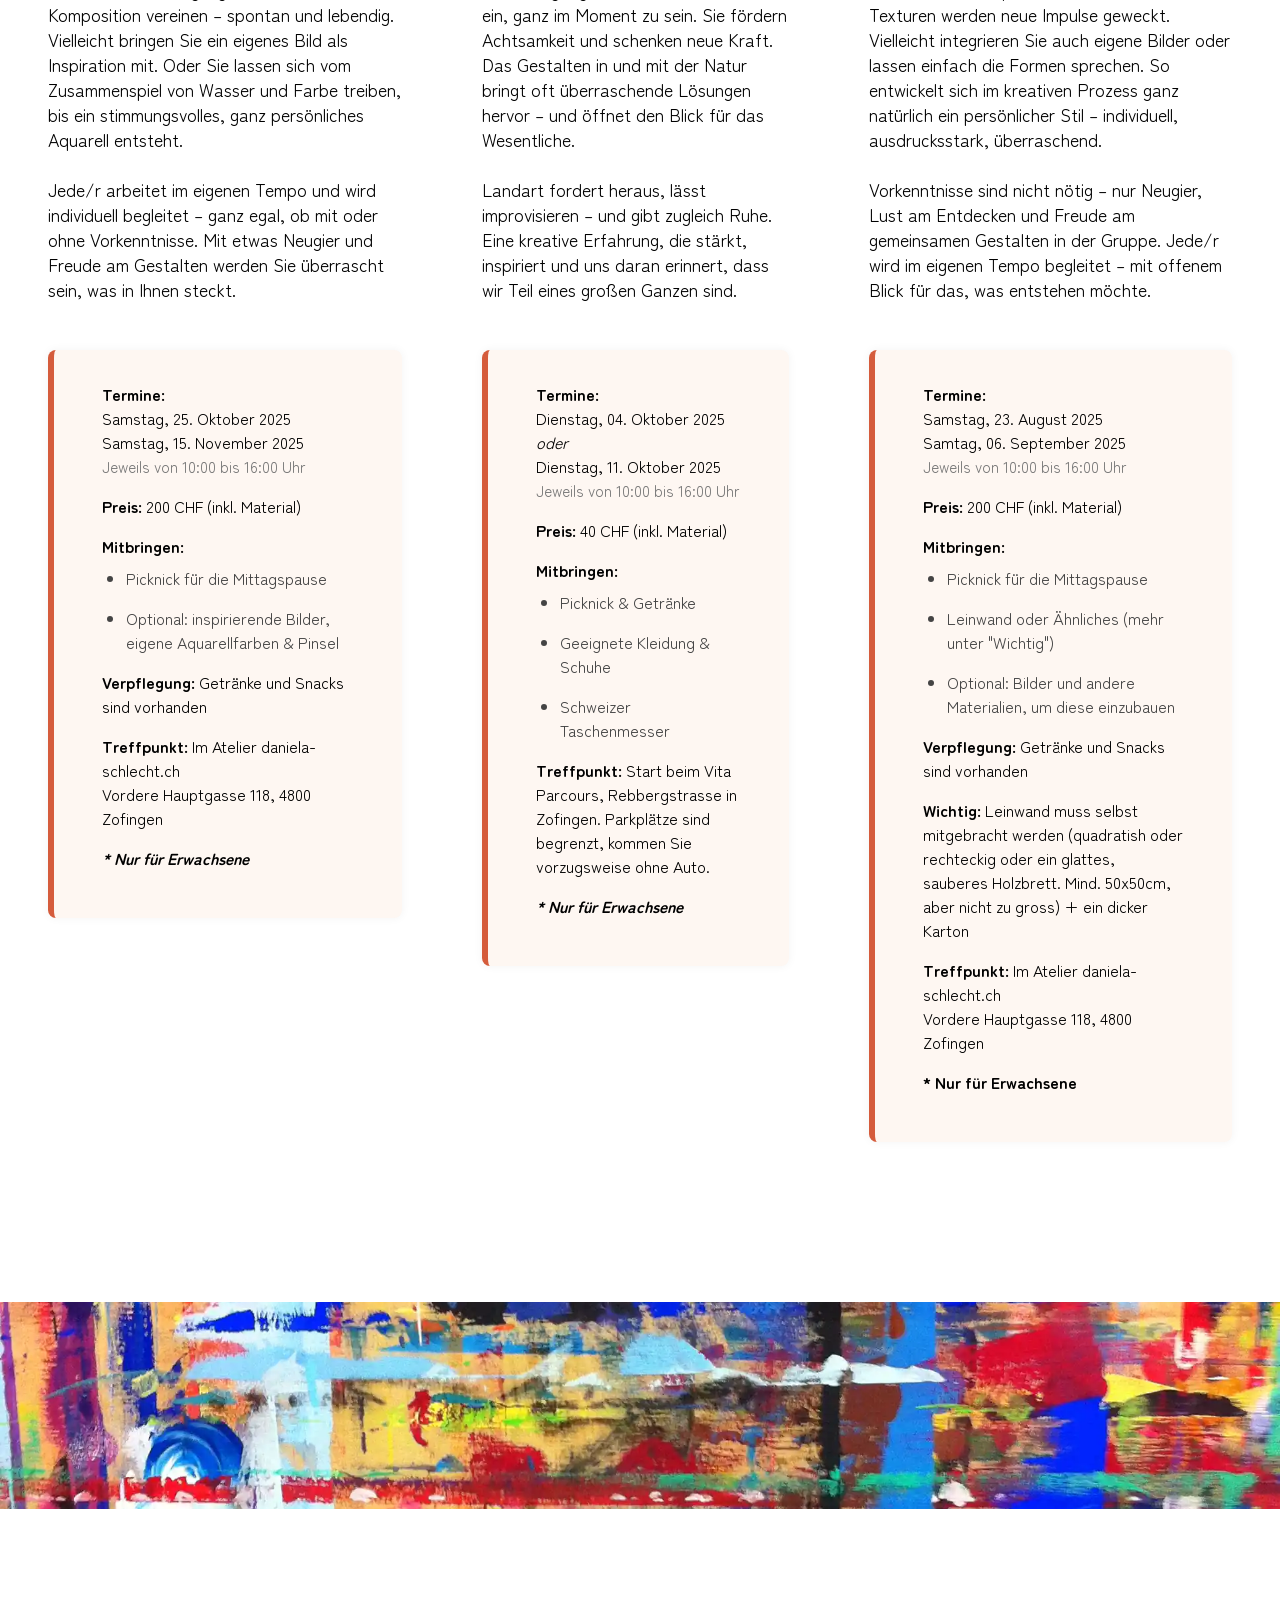
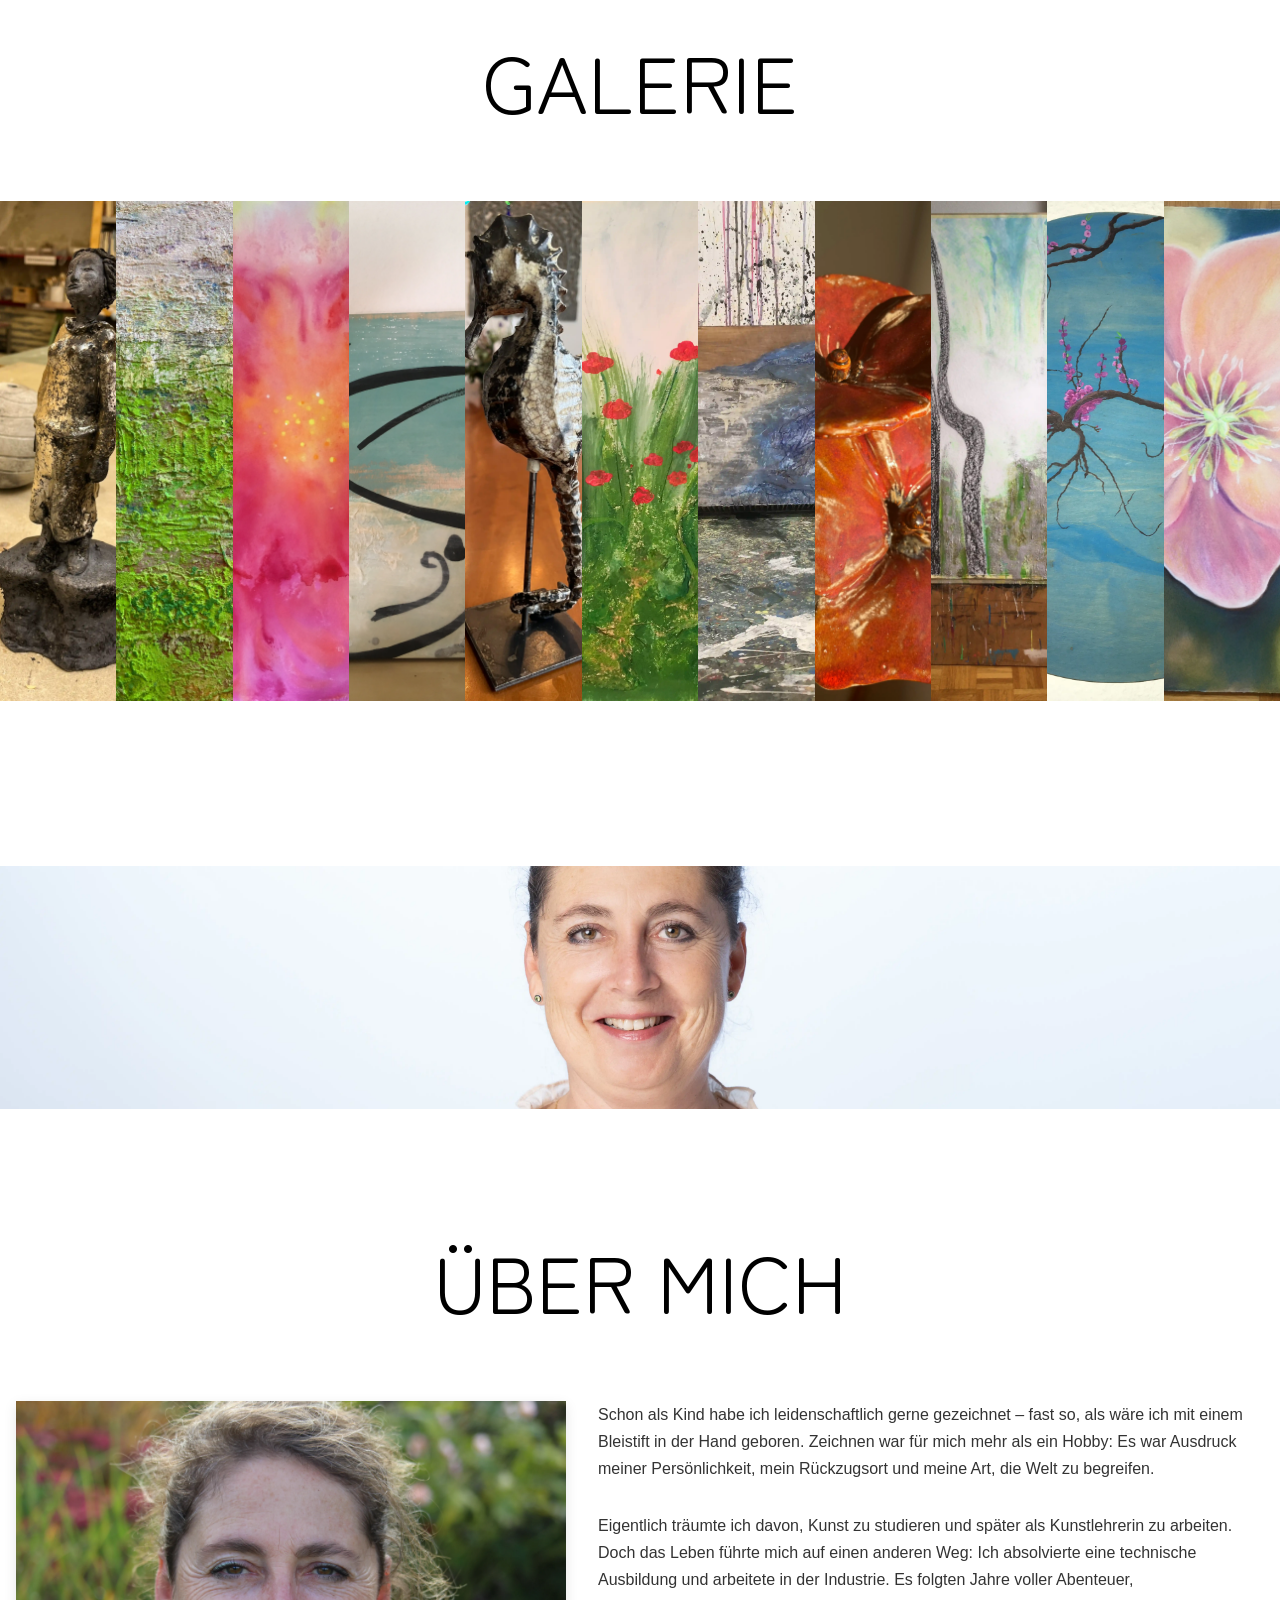
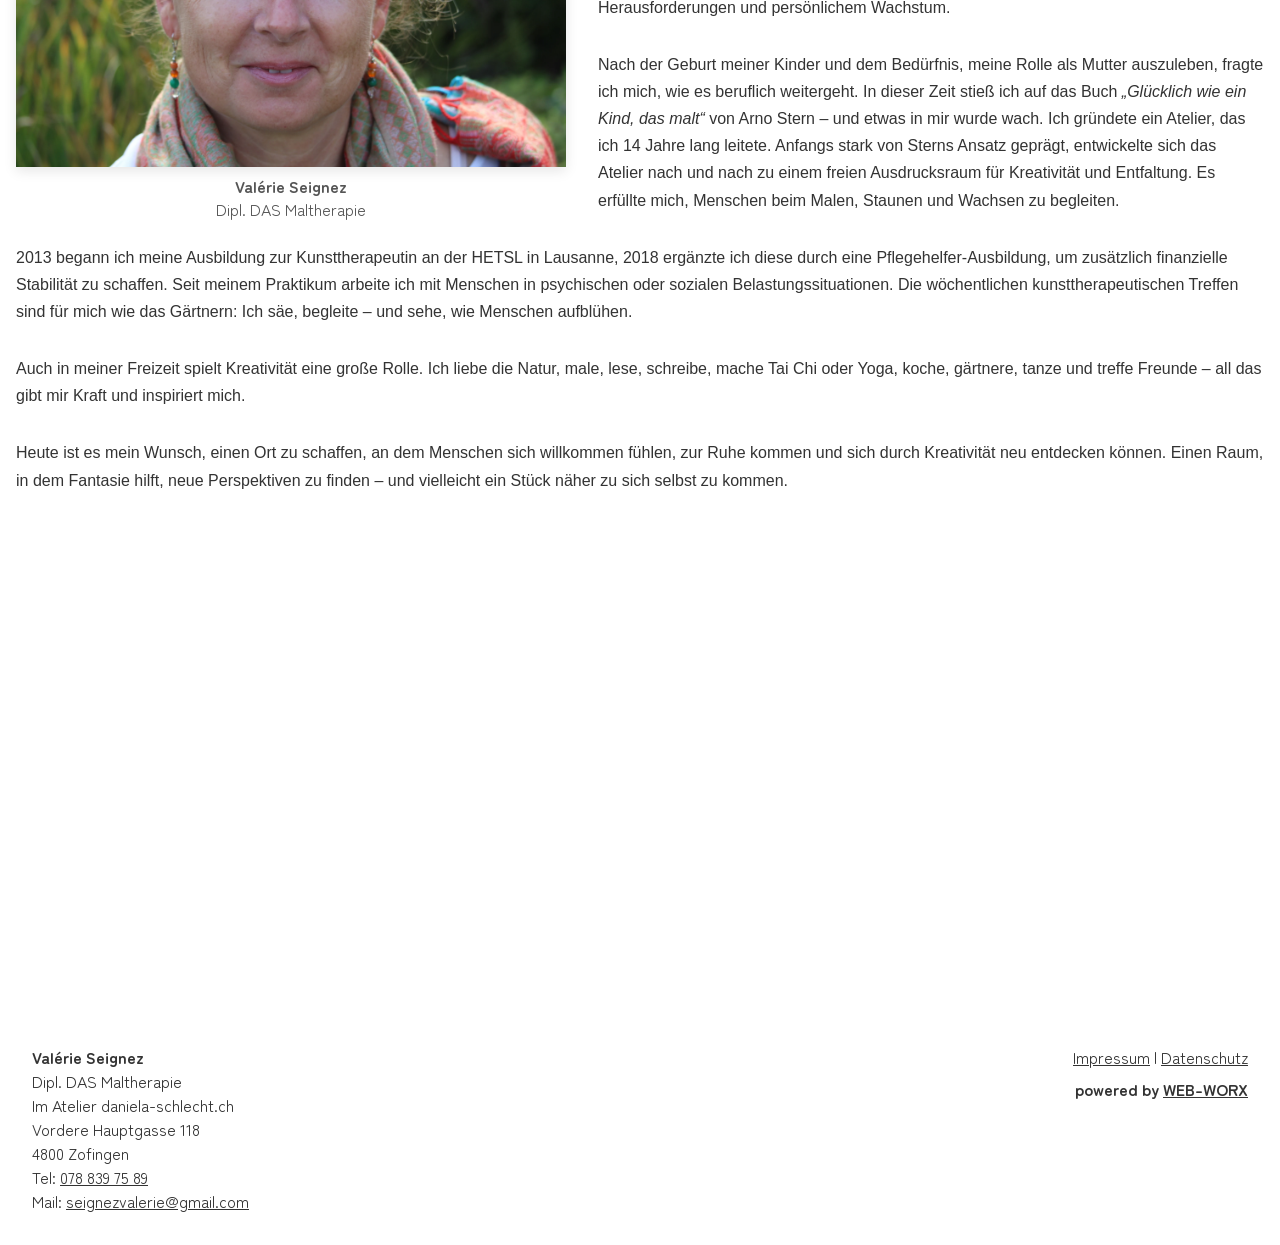
==== commit 2d6c1bd5: "Next Update" ====
--- a/index.html
+++ b/index.html
@@ -85,7 +85,7 @@
         <section id="intro">
             <div class="intro-container">
                 <div class="intro-inhalt">
-                <img src="media/pinsel.png" alt="Symbol: Pinsel">
+                <img src="media/pinsel2.png" alt="Symbol: Pinsel">
                 
                 <h3 class="intro-title">Expressions Atelier</h3>
                 <div class="intro-strich"></div>
@@ -151,8 +151,8 @@
                 </div>
                 
                 <blockquote>
-                    <p>„Veränderung ist niemals schmerzhaft. Nur der Widerstand gegen Veränderung ist es.“</p>
-                    <cite>– Buddha</cite>
+                    <p>„Kunst gibt nicht das Sichtbare wieder, sondern macht sichtbar.“</p>
+                    <cite>– Paul Klee</cite>
                 </blockquote>
 
                 <ul class="maltherapie-info">
@@ -190,7 +190,7 @@
                             -->
 
                             <ul class="workshop-info">
-                            <li><strong>Termine:</strong> <br>Samstag, 25. Oktober 2025 <i>und</i><br>Samstag, 15. November 2025<br>
+                            <li><strong>Termine:</strong> <br>Samstag, 25. Oktober 2025<br>Samstag, 15. November 2025<br>
                                 <span class="subtext">Jeweils von 10:00 bis 16:00 Uhr</span>
                             </li>
                             <li><strong>Preis:</strong> 200 CHF (inkl. Material)</li>
@@ -245,7 +245,7 @@
                     </div>
 
                     <div class="angebotbox">
-                        <img class="rundbild" src="media/bild22-1.webp">
+                        <img class="rundbild" src="media/bild8-1.webp">
                         <h3 class="angeboth3-1">MIXED MEDIA</h3>
                         <div class="strich2"></div>
                         <p>Zeit für Experimente: Mit Dispersion, Sand, Marmormehl, Kreide, Kohle und Seidenpapier entsteht ein lebendiger, vielschichtiger Untergrund, und
@@ -320,9 +320,11 @@
                     <li class="result">
                         <img src="media/bild20.webp" width="500" height="500" alt="">
                     </li>
+                    <!--
                     <li class="result">
                         <img src="media/bild24.webp" width="500" height="500" alt="">
                     </li>
+                    -->
                     <li class="result">
                         <img src="media/bild15.webp" width="500" height="500" alt="">
                     </li>
@@ -361,7 +363,7 @@
             </p>
             <br>
             <p>
-                Auch in meiner Freizeit spielt Kreativität eine große Rolle. Ich liebe die Natur, male, lese, mache Tai Chi oder Yoga, koche, gärtnere, tanze und treffe Freunde – all das gibt mir Kraft und inspiriert mich.
+                Auch in meiner Freizeit spielt Kreativität eine große Rolle. Ich liebe die Natur, male, lese, schreibe, mache Tai Chi oder Yoga, koche, gärtnere, tanze und treffe Freunde – all das gibt mir Kraft und inspiriert mich.
             </p>
             <br>
             <p>
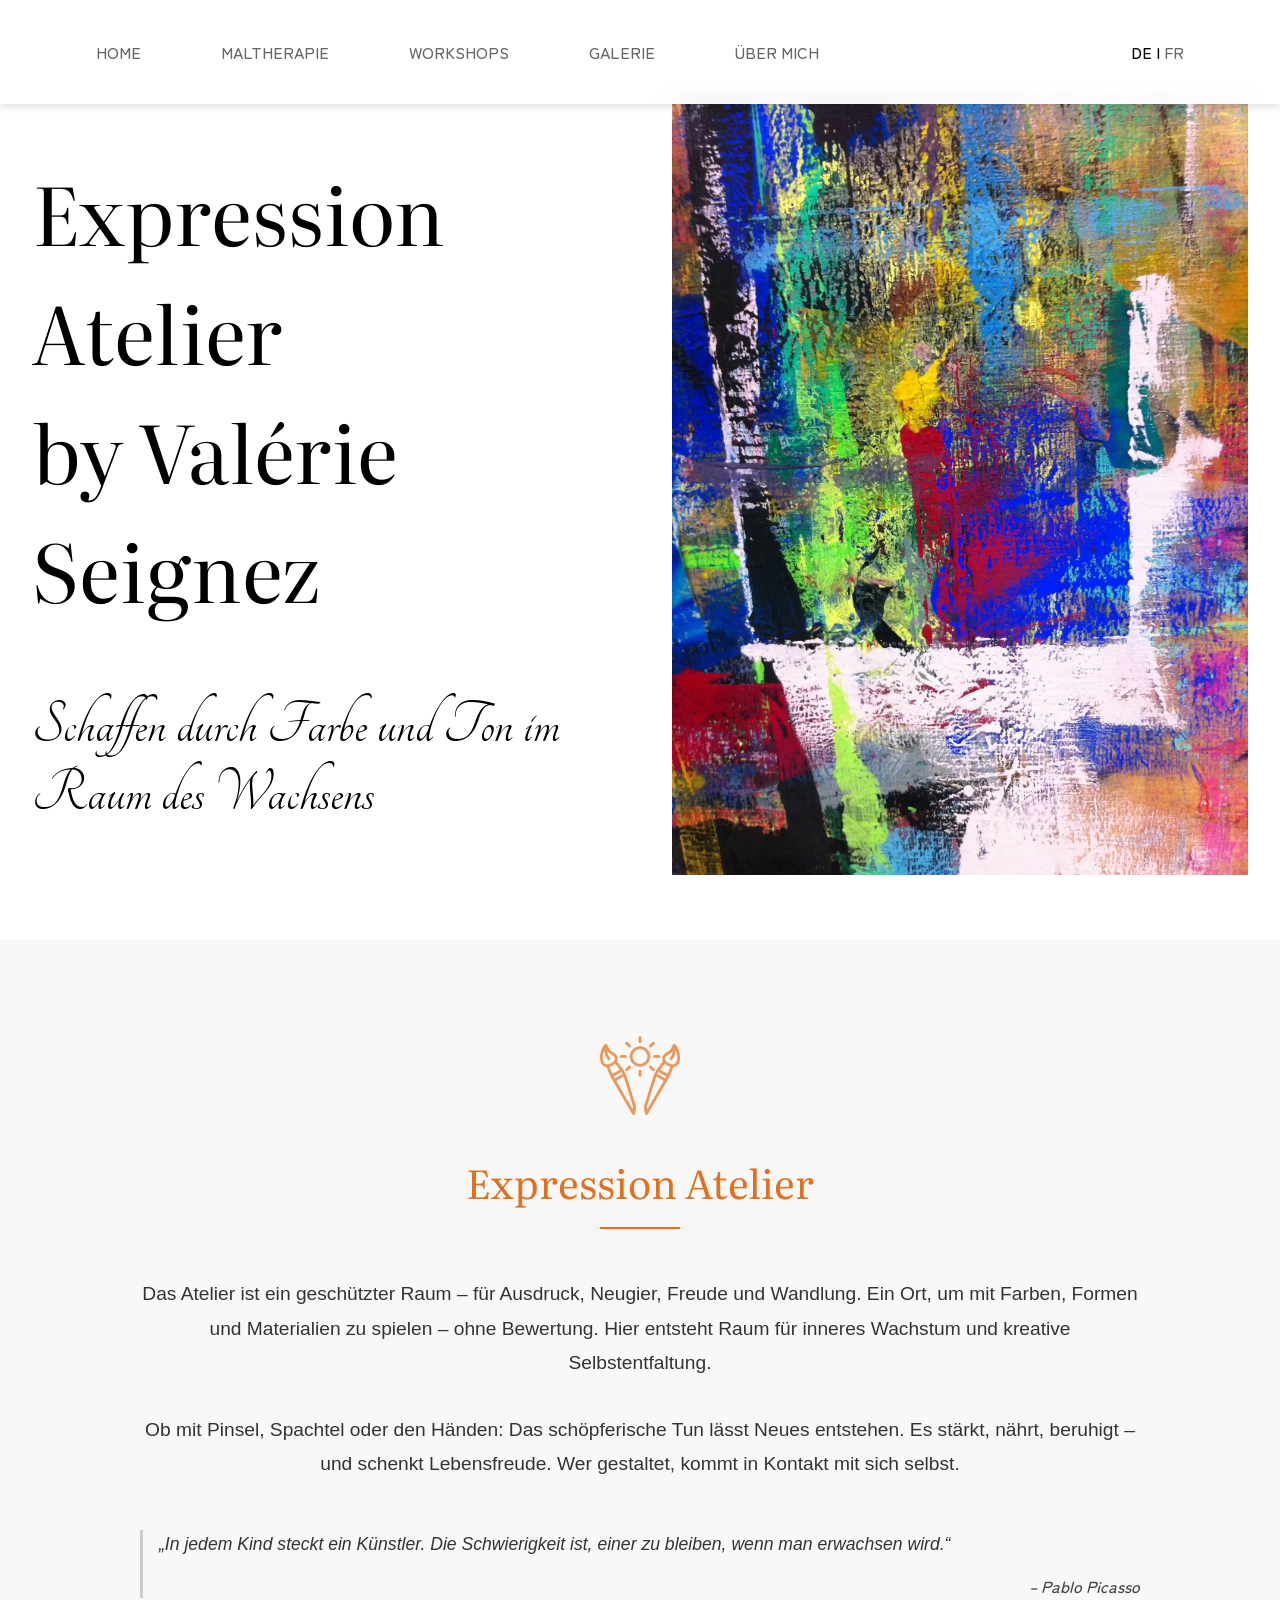
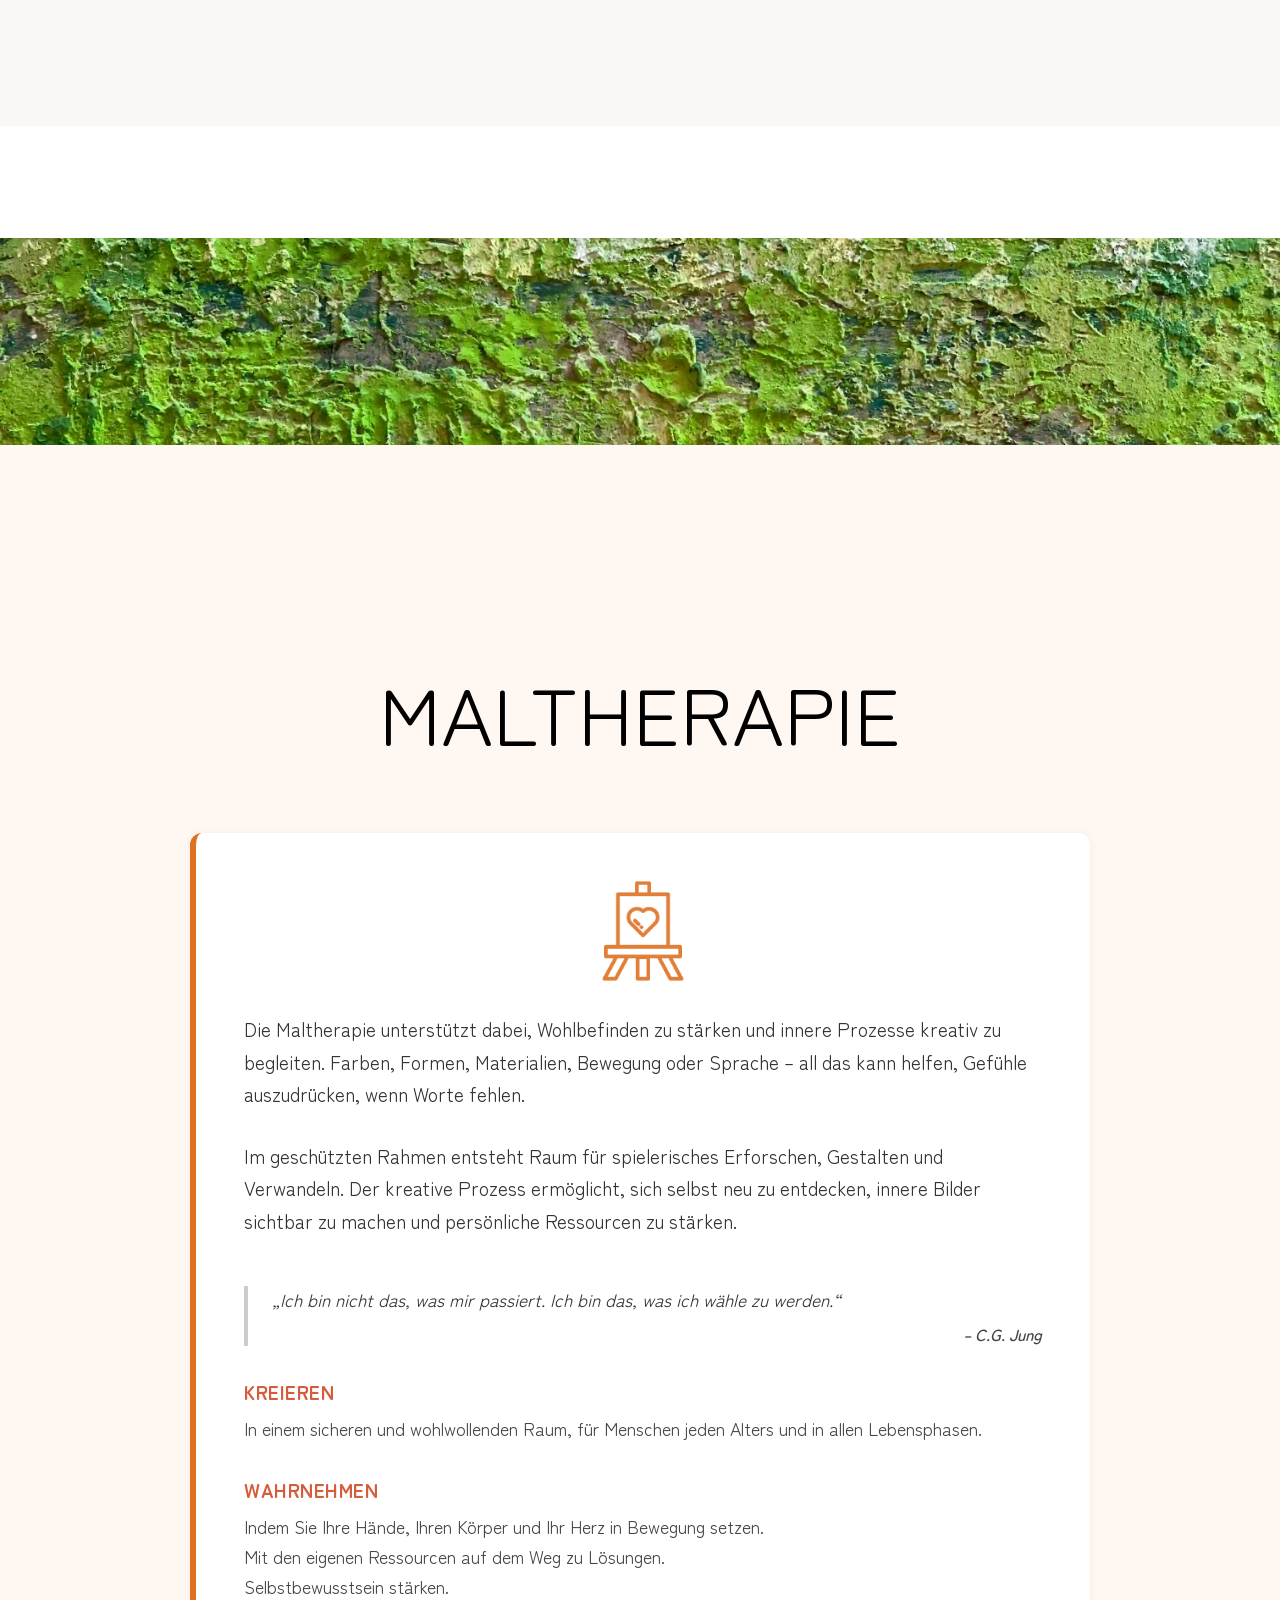
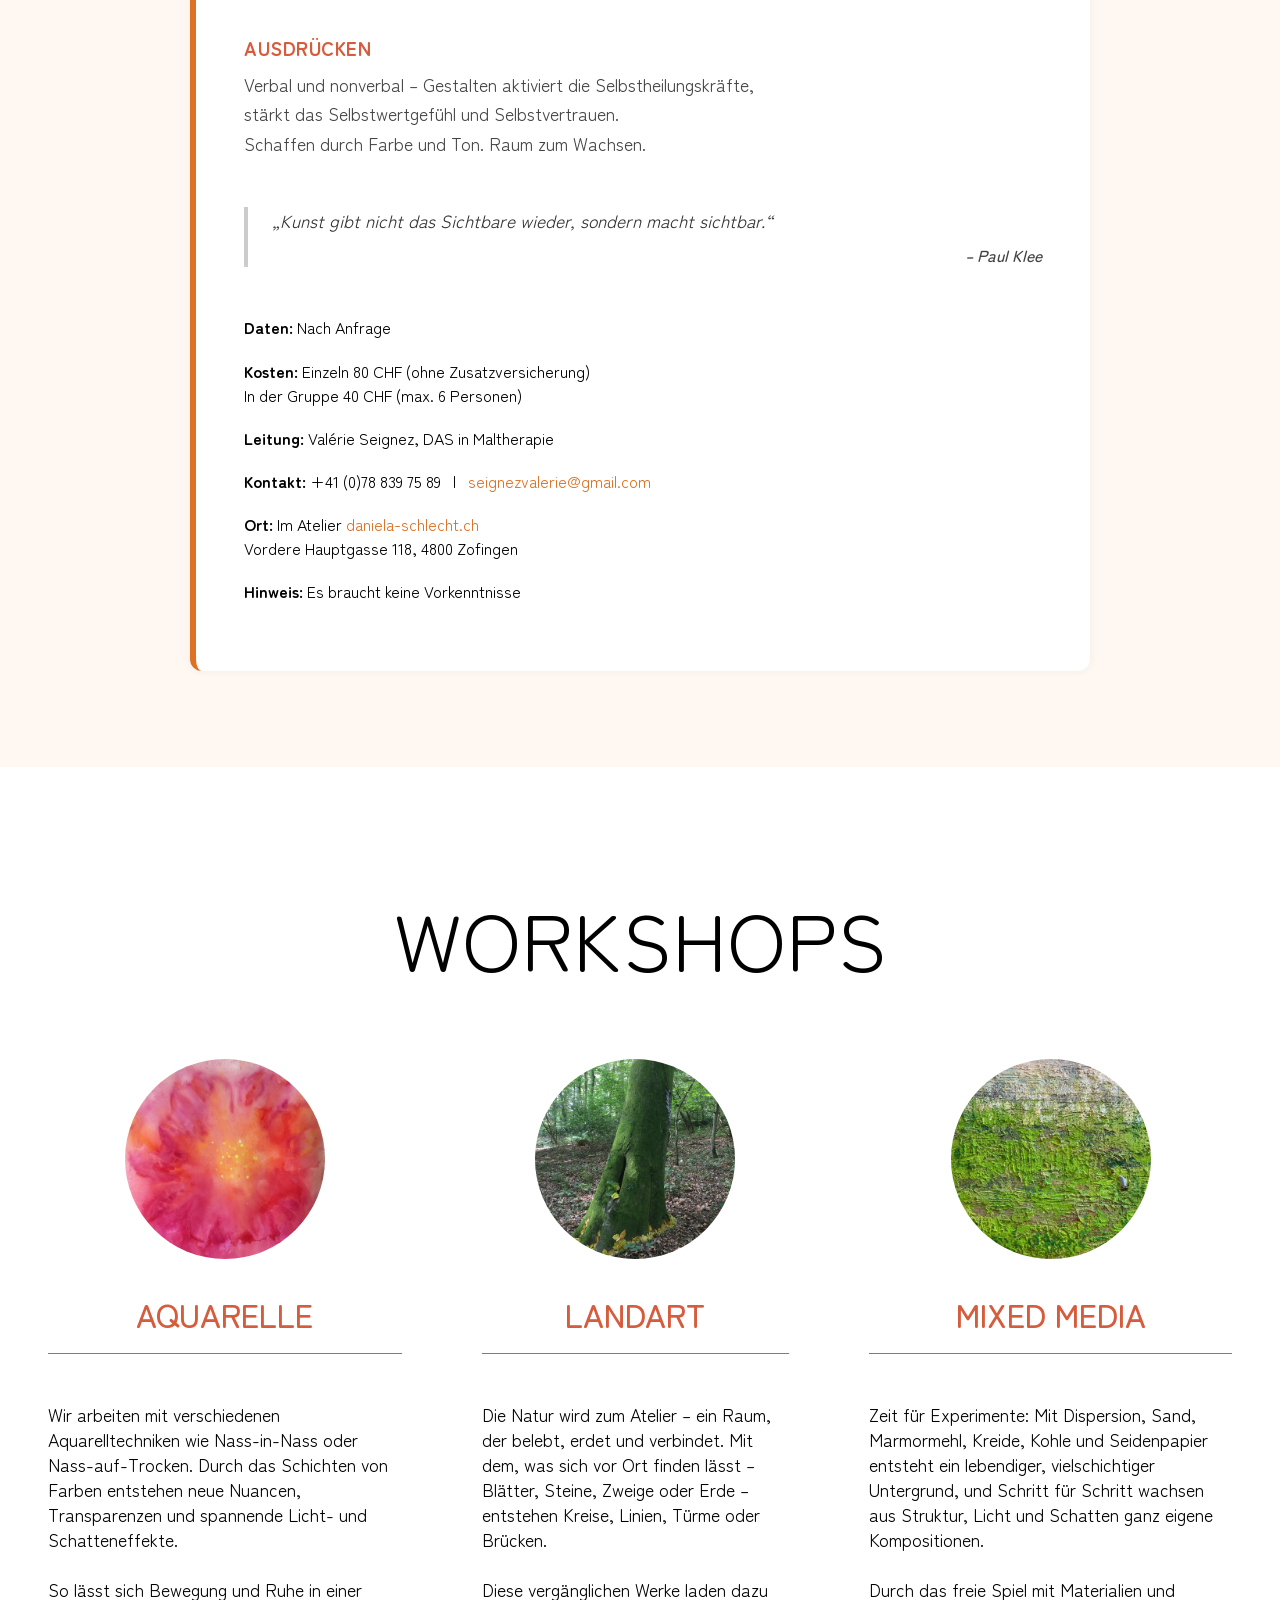
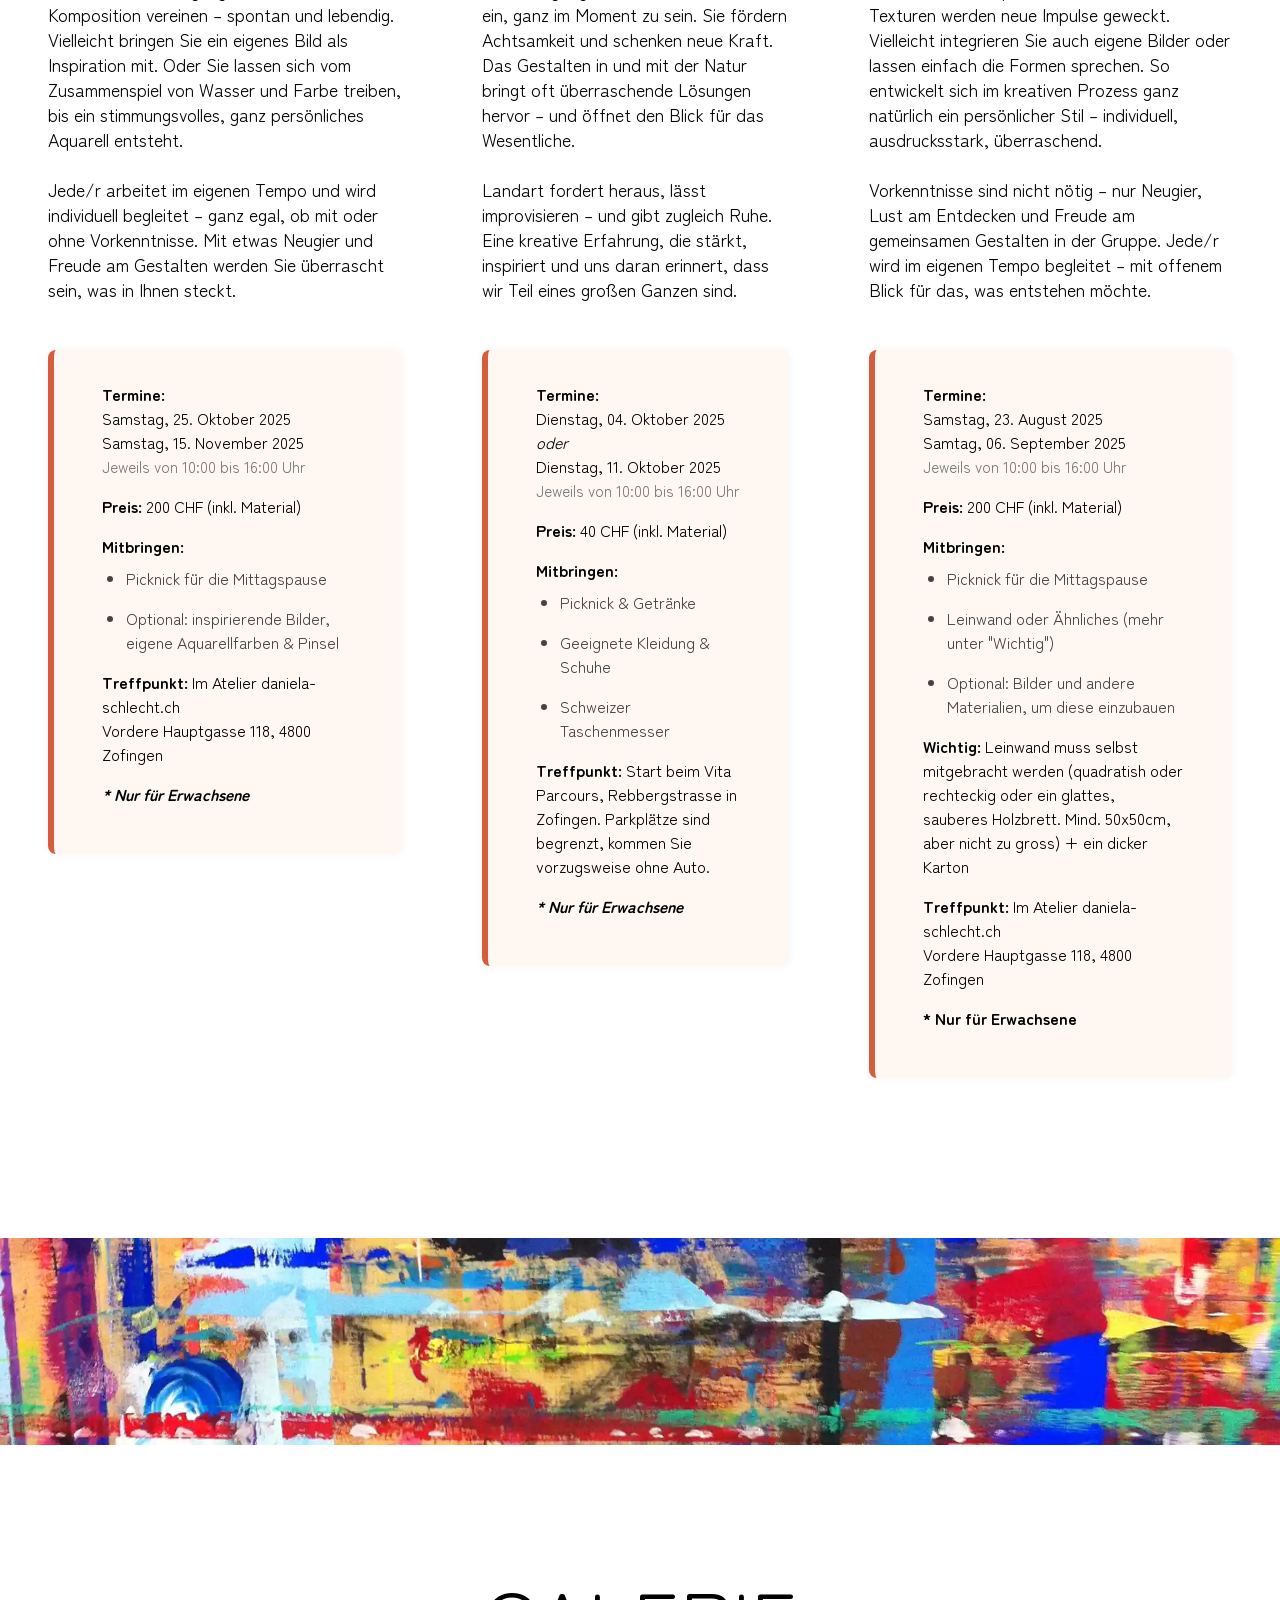
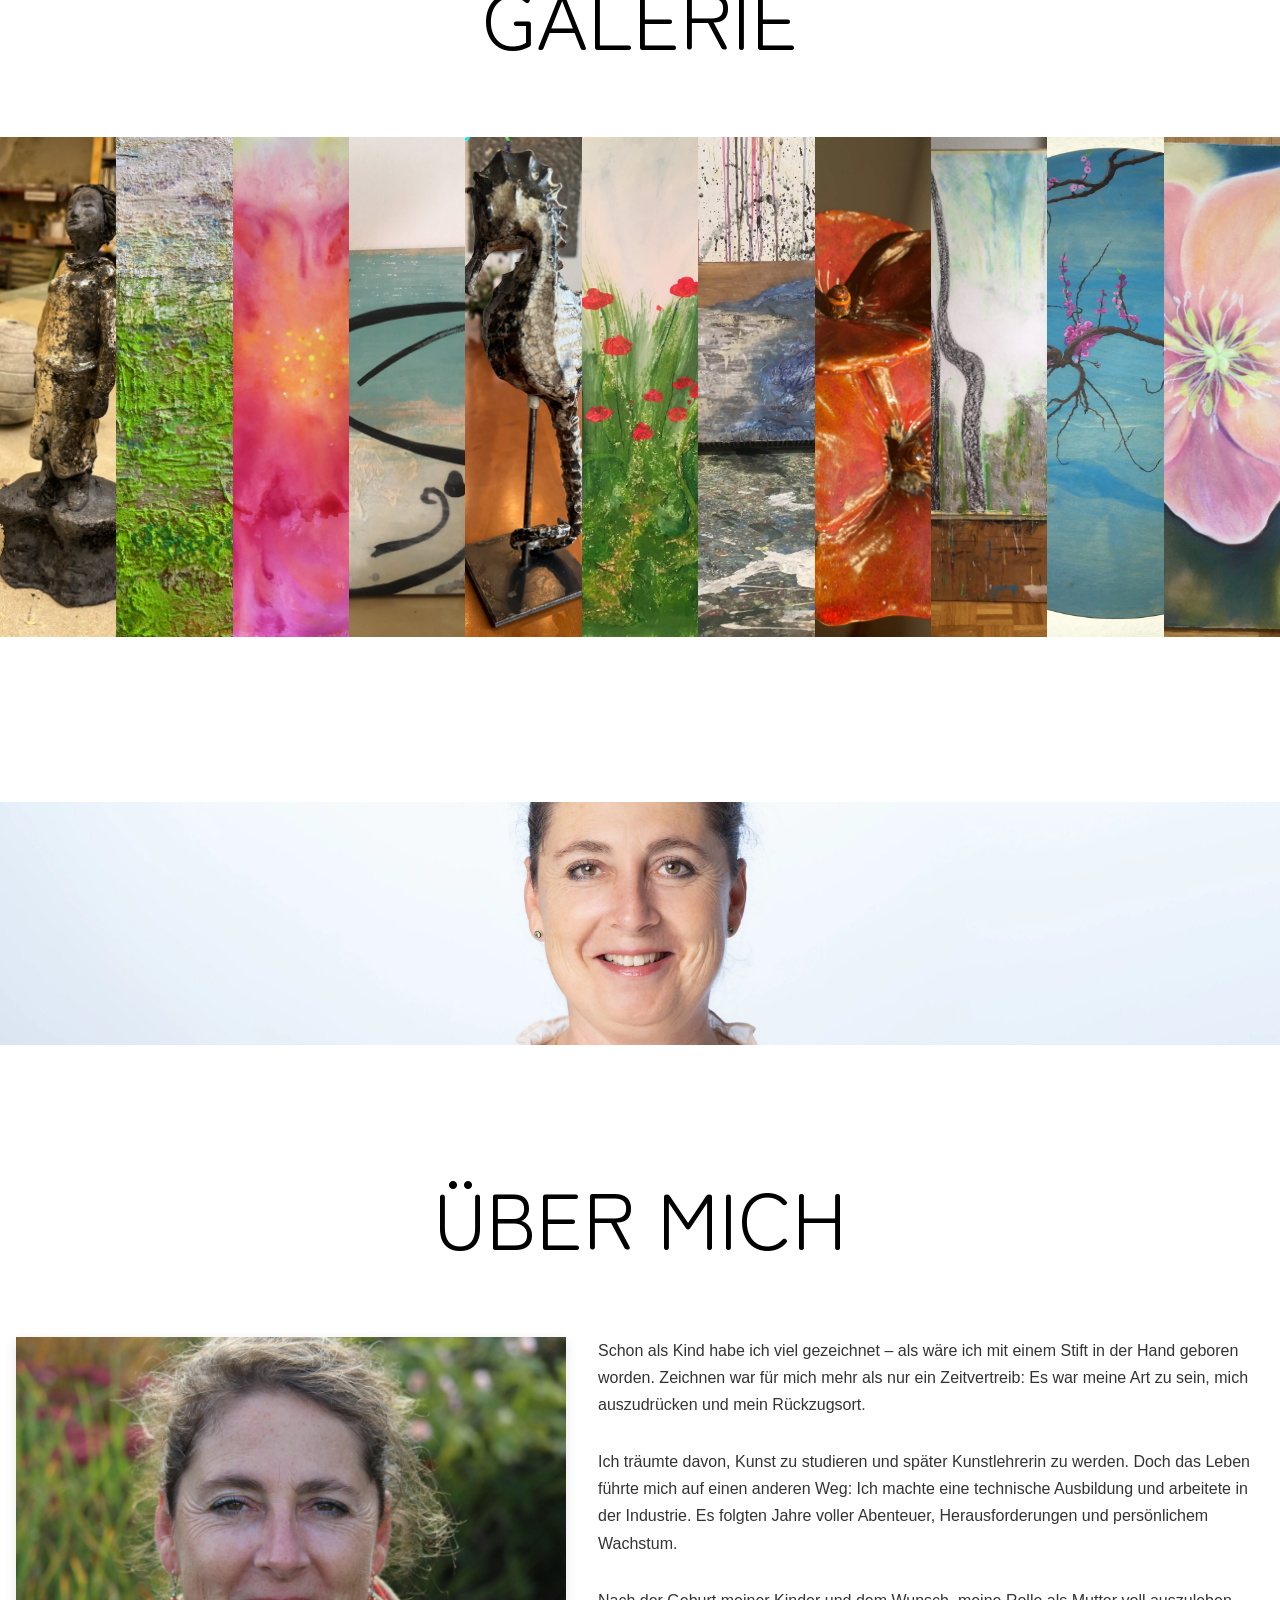
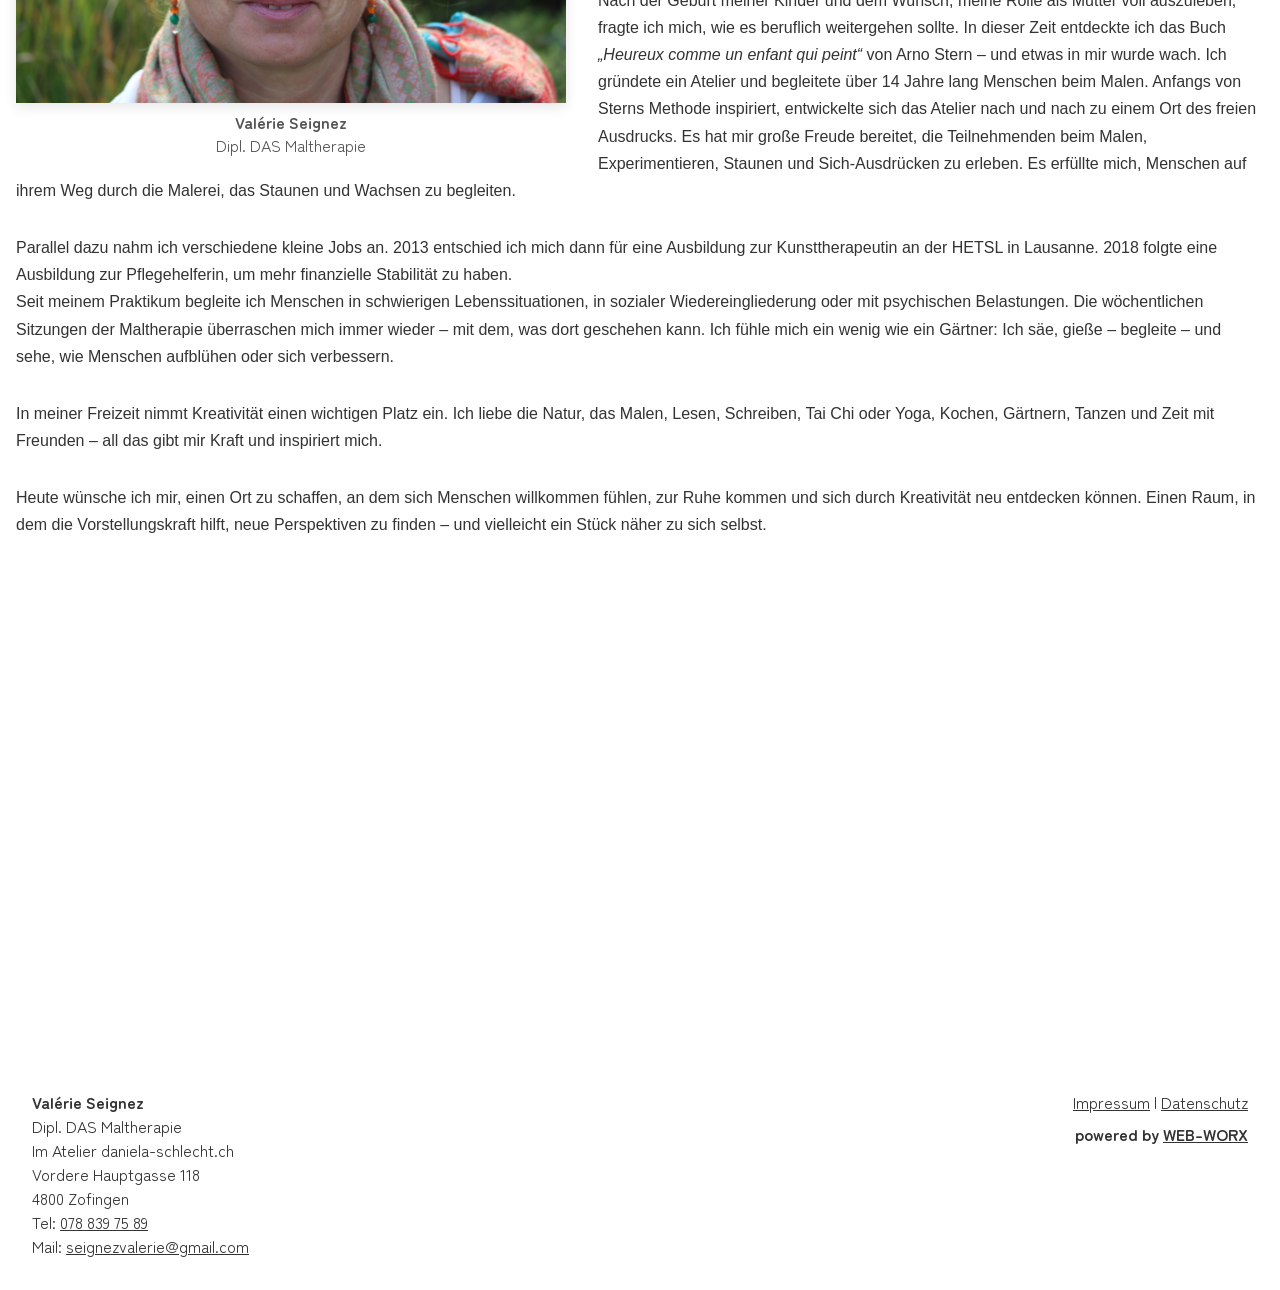
==== commit a0553bf7: "Next Update FR & DE" ====
--- a/index.html
+++ b/index.html
@@ -11,7 +11,6 @@
         <!-- Basic Open Graph Tags -->
         <meta property="og:title" content="Expression Atelier von Valérie Seignez - Malen für Ihr Wohlbefinden">
         <meta property="og:description" content="Willkommen bei Expression Atelier von Valérie Seignez - Maltherapie, Expressionatelier und Workshops">
-        <meta property="og:image" content="https://expression-atelier.ch/media/Bucher_Transport_Logo_rot.png">
         <meta property="og:url" content="https://expression-atelier.ch/">
         <meta property="og:type" content="website">
         <meta property="og:site_name" content="Expression Atelier von Valérie Seignez">
@@ -20,7 +19,6 @@
         <meta name="twitter:card" content="summary_large_image">
         <meta name="twitter:title" content="Expression Atelier von Valérie Seignez - Malen für Ihr Wohlbefinden">
         <meta name="twitter:description" content="Willkommen bei Expression Atelier von Valérie Seignez - Maltherapie, Expressionatelier und Workshops">
-        <meta name="twitter:image" content="https://expression-atelier.ch/media/Bucher_Transport_Logo_rot.png">
         <meta name="twitter:url" content="https://expression-atelier.ch/">
 
         <title>Expression Atelier | Valérie Seignez</title>
@@ -55,7 +53,7 @@
             </ul>
 
             <ul class="language">
-                <li>DE | <a href="index.html">FR</a></li>
+                <li>DE | <a href="français/">FR</a></li>
             </ul>
 
             <button class="nav-btn" id="navToggle" aria-label="Navigation öffnen">
@@ -76,7 +74,7 @@
                     <h2>Schaffen durch Farbe und Ton im Raum des Wachsens</h2>
                 </div>
                 <div class="info-image">
-                    <img src="media/bild2.webp" alt="Beschreibung des Bildes">
+                    <img src="media/gemaelde.webp" alt="Eine Leinwand mit einem farbenfrohen Gemälde von Valérie Seignez">
                 </div>
                 </div>
             </div>
@@ -85,9 +83,9 @@
         <section id="intro">
             <div class="intro-container">
                 <div class="intro-inhalt">
-                <img src="media/pinsel2.png" alt="Symbol: Pinsel">
+                <img src="media/pinsel.png" alt="Symbol: Pinsel">
                 
-                <h3 class="intro-title">Expressions Atelier</h3>
+                <h3 class="intro-title">Expression Atelier</h3>
                 <div class="intro-strich"></div>
                 
                 <p>
@@ -173,7 +171,7 @@
                 <div class="angebot-container">
 
                     <div class="angebotbox">
-                        <img class="rundbild" src="media/bild6q.webp">
+                        <img class="rundbild" src="media/aquarell-blume-quadrat.webp" alt="Aquarell-Gemälde in starken Rottönen einer Blume von Valérie Seignez">
                         <h3 class="angeboth3-1">AQUARELLE</h3>
                         <div class="strich2"></div>
                         <p>Wir arbeiten mit verschiedenen Aquarelltechniken wie Nass-in-Nass oder Nass-auf-Trocken.
@@ -200,7 +198,6 @@
                                 <li>Optional: inspirierende Bilder, eigene Aquarellfarben & Pinsel</li>
                                 </ul>
                             </li>
-                            <li><strong>Verpflegung:</strong> Getränke und Snacks sind vorhanden</li>
                             <li><strong>Treffpunkt:</strong> Im Atelier daniela-schlecht.ch<br>Vordere Hauptgasse 118, 4800 Zofingen</li>
                             <li><strong><i>* Nur für Erwachsene</i></strong></li>
                             </ul>
@@ -208,7 +205,7 @@
                     </div>
 
                     <div class="angebotbox">
-                        <img class="rundbild" src="media/natur2.webp">
+                        <img class="rundbild" src="media/natur-baum-quadrat.webp" alt="Foto eines mit Moos überwachsenen Baumes im Wald">
                         <h3 class="angeboth3-1">LANDART</h3>
                         <div class="strich2"></div>
                         <p>Die Natur wird zum Atelier – ein Raum, der belebt, erdet und verbindet.
@@ -245,7 +242,7 @@
                     </div>
 
                     <div class="angebotbox">
-                        <img class="rundbild" src="media/bild8-1.webp">
+                        <img class="rundbild" src="media/mixed-media-gruen.webp" alt="Mixed Media Gemälde in starken Grün- und Weisstönen">
                         <h3 class="angeboth3-1">MIXED MEDIA</h3>
                         <div class="strich2"></div>
                         <p>Zeit für Experimente: Mit Dispersion, Sand, Marmormehl, Kreide, Kohle und Seidenpapier entsteht ein lebendiger, vielschichtiger Untergrund, und
@@ -272,7 +269,6 @@
                                 <li>Optional: Bilder und andere Materialien, um diese einzubauen</li>
                                 </ul>
                             </li>
-                            <li><strong>Verpflegung:</strong> Getränke und Snacks sind vorhanden</li>
                             <li><strong>Wichtig:</strong> Leinwand muss selbst mitgebracht werden (quadratish oder rechteckig
                             oder ein glattes, sauberes Holzbrett. Mind. 50x50cm, aber nicht zu gross) + ein dicker Karton</li>
                             <li><strong>Treffpunkt:</strong> Im Atelier daniela-schlecht.ch<br>Vordere Hauptgasse 118, 4800 Zofingen</li>
@@ -291,34 +287,34 @@
 
                 <ul class="results">
                     <li class="result">
-                        <img src="media/bild21.webp" width="500" height="500" alt="">
-                    </li>
-                    <li class="result">
-                        <img src="media/bild8.webp" width="500" height="500" alt="">
-                    </li>
-                    <li class="result">
-                        <img src="media/bild6.webp" width="500" height="500" alt="">
-                    </li>
-                    <li class="result">
-                        <img src="media/bild5.webp" width="500" height="500" alt="">
-                    </li>
-                    <li class="result">
-                        <img src="media/bild25.webp" width="500" height="500" alt="">
-                    </li>
-                    <li class="result">
-                        <img src="media/bild7.webp" width="500" height="500" alt="">
-                    </li>
-                    <li class="result">
-                        <img src="media/bild11.webp" width="500" height="500" alt="">
-                    </li>
-                    <li class="result">
-                        <img src="media/bild22.webp" width="500" height="500" alt="">
-                    </li>
-                    <li class="result">
-                        <img src="media/bild13.webp" width="500" height="500" alt="">
-                    </li>
-                    <li class="result">
-                        <img src="media/bild20.webp" width="500" height="500" alt="">
+                        <img src="media/kleine-skulptur.webp" width="500" height="500" alt="Skulptur eines kleinen Mädchens">
+                    </li>
+                    <li class="result">
+                        <img src="media/gruenes-gemaelde.webp" width="500" height="500" alt="Mixed Media Gemälde in starken Grün- und Weisstönen">
+                    </li>
+                    <li class="result">
+                        <img src="media/rote-blume-aquarell.webp" width="500" height="500" alt="Aquarell-Gemälde in starken Rottönen einer Blume von Valérie Seignez">
+                    </li>
+                    <li class="result">
+                        <img src="media/gemaelde-valerie.webp" width="500" height="500" alt="Gemälde auf Leinwand von Valérie Seignez">
+                    </li>
+                    <li class="result">
+                        <img src="media/seepferd-skulptur.webp" width="500" height="500" alt="Foto einer Skulptur, erstellt im Expression-Atelier">
+                    </li>
+                    <li class="result">
+                        <img src="media/blumenwiese-gemaelde.webp" width="500" height="500" alt="Bild einer Blumenwiese mit roten Blüten von Valérie Seignez, gemalt in der Maltherapie">
+                    </li>
+                    <li class="result">
+                        <img src="media/drei-gemaelde.webp" width="500" height="500" alt="Ausstellung eines Gemäldes auf der Werkbank im Expression-Atlier in Zofingen">
+                    </li>
+                    <li class="result">
+                        <img src="media/blumen-skulptur.webp" width="500" height="500" alt="Skulptur einer bräunlich-roten Blume von Valérie Seignez">
+                    </li>
+                    <li class="result">
+                        <img src="media/baum-gemaelde.webp" width="500" height="500" alt="Ausstellung eines Gemäldes auf der Werkbank im Expression-Atlier in Zofingen">
+                    </li>
+                    <li class="result">
+                        <img src="media/blaues-gemaelde.webp" width="500" height="500" alt="Gemälde eines Asts eines Baumes mit pinken Blüten">
                     </li>
                     <!--
                     <li class="result">
@@ -326,7 +322,7 @@
                     </li>
                     -->
                     <li class="result">
-                        <img src="media/bild15.webp" width="500" height="500" alt="">
+                        <img src="media/rosa-blume.webp" width="500" height="500" alt="Gemälde einer rosa Blüte einer Blume von Valérie Seignez">
                     </li>
                 </ul>
         </section>
@@ -338,7 +334,7 @@
 
     <div class="uebermich-container">
         <div class="portrait-wrapper">
-            <img src="media/valerie2.webp" alt="Portrait von Valérie Seignez" class="portrait">
+            <img src="media/valerie-seignez.webp" alt="Portrait von Valérie Seignez" class="portrait">
             <div class="portrait-caption">
                 <strong>Valérie Seignez</strong><br>
                 Dipl. DAS Maltherapie
@@ -347,29 +343,42 @@
 
         <div class="uebermich-text">
             <p>
-                Schon als Kind habe ich leidenschaftlich gerne gezeichnet – fast so, als wäre ich mit einem Bleistift in der Hand geboren. Zeichnen war für mich mehr als ein Hobby: Es war Ausdruck meiner Persönlichkeit, mein Rückzugsort und meine Art, die Welt zu begreifen.
+                Schon als Kind habe ich viel gezeichnet – als wäre ich mit einem Stift in der Hand geboren worden. Zeichnen war für mich mehr als nur ein Zeitvertreib: 
+                Es war meine Art zu sein, mich auszudrücken und mein Rückzugsort.
             </p>
             <br>
             <p>
-                Eigentlich träumte ich davon, Kunst zu studieren und später als Kunstlehrerin zu arbeiten. Doch das Leben führte mich auf einen anderen Weg: Ich absolvierte eine technische Ausbildung und arbeitete in der Industrie. Es folgten Jahre voller Abenteuer, Herausforderungen und persönlichem Wachstum.
+                Ich träumte davon, Kunst zu studieren und später Kunstlehrerin zu werden. Doch das Leben führte mich auf einen anderen Weg: Ich machte eine technische Ausbildung 
+                und arbeitete in der Industrie. Es folgten Jahre voller Abenteuer, Herausforderungen und persönlichem Wachstum.
             </p>
             <br>
             <p>
-                Nach der Geburt meiner Kinder und dem Bedürfnis, meine Rolle als Mutter auszuleben, fragte ich mich, wie es beruflich weitergeht. In dieser Zeit stieß ich auf das Buch <em>„Glücklich wie ein Kind, das malt“</em> von Arno Stern – und etwas in mir wurde wach. Ich gründete ein Atelier, das ich 14 Jahre lang leitete. Anfangs stark von Sterns Ansatz geprägt, entwickelte sich das Atelier nach und nach zu einem freien Ausdrucksraum für Kreativität und Entfaltung. Es erfüllte mich, Menschen beim Malen, Staunen und Wachsen zu begleiten.
+                Nach der Geburt meiner Kinder und dem Wunsch, meine Rolle als Mutter voll auszuleben, fragte ich mich, wie es beruflich weitergehen sollte. In dieser Zeit entdeckte ich 
+                das Buch <em>„Heureux comme un enfant qui peint“</em> von Arno Stern – und etwas in mir wurde wach. Ich gründete ein Atelier und begleitete über 14 Jahre lang Menschen 
+                beim Malen. Anfangs von Sterns Methode inspiriert, entwickelte sich das Atelier nach und nach zu einem Ort des freien Ausdrucks. Es hat mir große Freude bereitet, 
+                die Teilnehmenden beim Malen, Experimentieren, Staunen und Sich-Ausdrücken zu erleben. Es erfüllte mich, Menschen auf ihrem Weg durch die Malerei, das Staunen 
+                und Wachsen zu begleiten.
             </p>
             <br>
             <p>
-                2013 begann ich meine Ausbildung zur Kunsttherapeutin an der HETSL in Lausanne, 2018 ergänzte ich diese durch eine Pflegehelfer-Ausbildung, um zusätzlich finanzielle Stabilität zu schaffen. Seit meinem Praktikum arbeite ich mit Menschen in psychischen oder sozialen Belastungssituationen. Die wöchentlichen kunsttherapeutischen Treffen sind für mich wie das Gärtnern: Ich säe, begleite – und sehe, wie Menschen aufblühen.
+                Parallel dazu nahm ich verschiedene kleine Jobs an. 2013 entschied ich mich dann für eine Ausbildung zur Kunsttherapeutin an der HETSL in Lausanne. 
+                2018 folgte eine Ausbildung zur Pflegehelferin, um mehr finanzielle Stabilität zu haben.<br>
+                Seit meinem Praktikum begleite ich Menschen in schwierigen Lebenssituationen, in sozialer Wiedereingliederung oder mit psychischen Belastungen. 
+                Die wöchentlichen Sitzungen der Maltherapie überraschen mich immer wieder – mit dem, was dort geschehen kann. Ich fühle mich ein wenig wie ein Gärtner: 
+                Ich säe, gieße – begleite – und sehe, wie Menschen aufblühen oder sich verbessern.
             </p>
             <br>
             <p>
-                Auch in meiner Freizeit spielt Kreativität eine große Rolle. Ich liebe die Natur, male, lese, schreibe, mache Tai Chi oder Yoga, koche, gärtnere, tanze und treffe Freunde – all das gibt mir Kraft und inspiriert mich.
+                In meiner Freizeit nimmt Kreativität einen wichtigen Platz ein. Ich liebe die Natur, das Malen, Lesen, Schreiben, Tai Chi oder Yoga, Kochen, Gärtnern, 
+                Tanzen und Zeit mit Freunden – all das gibt mir Kraft und inspiriert mich.
             </p>
             <br>
             <p>
-                Heute ist es mein Wunsch, einen Ort zu schaffen, an dem Menschen sich willkommen fühlen, zur Ruhe kommen und sich durch Kreativität neu entdecken können. Einen Raum, in dem Fantasie hilft, neue Perspektiven zu finden – und vielleicht ein Stück näher zu sich selbst zu kommen.
+                Heute wünsche ich mir, einen Ort zu schaffen, an dem sich Menschen willkommen fühlen, zur Ruhe kommen und sich durch Kreativität neu entdecken können. 
+                Einen Raum, in dem die Vorstellungskraft hilft, neue Perspektiven zu finden – und vielleicht ein Stück näher zu sich selbst.
             </p>
         </div>
+
     </div>
         </section>
 
@@ -397,8 +406,8 @@
 
             <div class="footer-meta">
             <div class="footer-links">
-                <a href="/impressum">Impressum</a> |
-                <a href="/datenschutz">Datenschutz</a>
+                <a href="impressum/">Impressum</a> |
+                <a href="datenschutz/">Datenschutz</a>
             </div>
             <div class="footer-credit">
                 <strong>
--- a/styles.css
+++ b/styles.css
@@ -381,13 +381,13 @@
     margin: 7rem 0 0 0;
 }
 .querbild1 {
-    background-image: url('media/bild8.webp');
+    background-image: url('media/gruenes-gemaelde.webp');
 }
 .querbild2 {
-    background-image: url('media/bild4.webp');
+    background-image: url('media/farbenfrohes-gemaelde.webp');
 }
 .querbild3 {
-    background-image: url('media/valerie1.webp');
+    background-image: url('media/valerie-seignez-studio.webp');
     background-position: center 23%;
     height: 27svh; /* Höhe des Containers */
 }
@@ -574,8 +574,25 @@
     text-align: center;
   }
 }
-
-
+/* --------------- IMPRESSUM --------------- */
+/* --------------- IMPRESSUM --------------- */
+/* --------------- IMPRESSUM --------------- */
+#impressum {
+  padding: 6rem 2rem 4rem 2rem;
+  text-align: left;
+}
+#impressum h1 {
+    font-size: 3rem;
+    font-weight: 400;
+    font-family: Literata, sans-serif;
+}
+#impressum h3 {
+  margin-top: 1rem;
+  font-size: 1.5rem;
+}
+#impressum ul {
+  padding-left: 1.1rem;
+}
 /* --------------- FOOTER --------------- */
 /* --------------- FOOTER --------------- */
 #site-footer {
@@ -655,6 +672,9 @@
     h1 {
     font-size: 5rem;
 }
+    #impressum, #impressum h1, #impressum h2 {
+      text-align: left;
+    }
 }
 @media (max-width: 1200px) {
     h1 {
@@ -702,7 +722,7 @@
     width: 100%;
     text-align: center;
     display: none;
-    margin-top: 4rem;
+    margin-top: 3rem;
   }
   .nav-links a {
     font-size: 1.1rem;
@@ -715,7 +735,7 @@
         order: 2;
         font-size: 1.2rem;
         margin-top: auto;
-        margin-bottom: 3rem;
+        margin-bottom: 6rem;
     }
 
     main {
@@ -741,6 +761,13 @@
   .titels {
       font-size: 3.5rem;
   }
+  #impressum {
+  padding: 6rem 1rem 4rem 1rem;
+}
+  #impressum h1 {
+    font-size: 2.5rem;
+    text-align: left;
+  }
 }
 @media (max-width: 600px) {
     main {
@@ -752,6 +779,13 @@
     h4 {
         font-size: 4rem;
     }
+  .maltherapie-box {
+    padding: 3rem 1rem;
+  }
+  .workshop-box {
+  padding: 2rem 1rem;
+}
+
 }
 @media (max-width: 500px) {
     h1 {
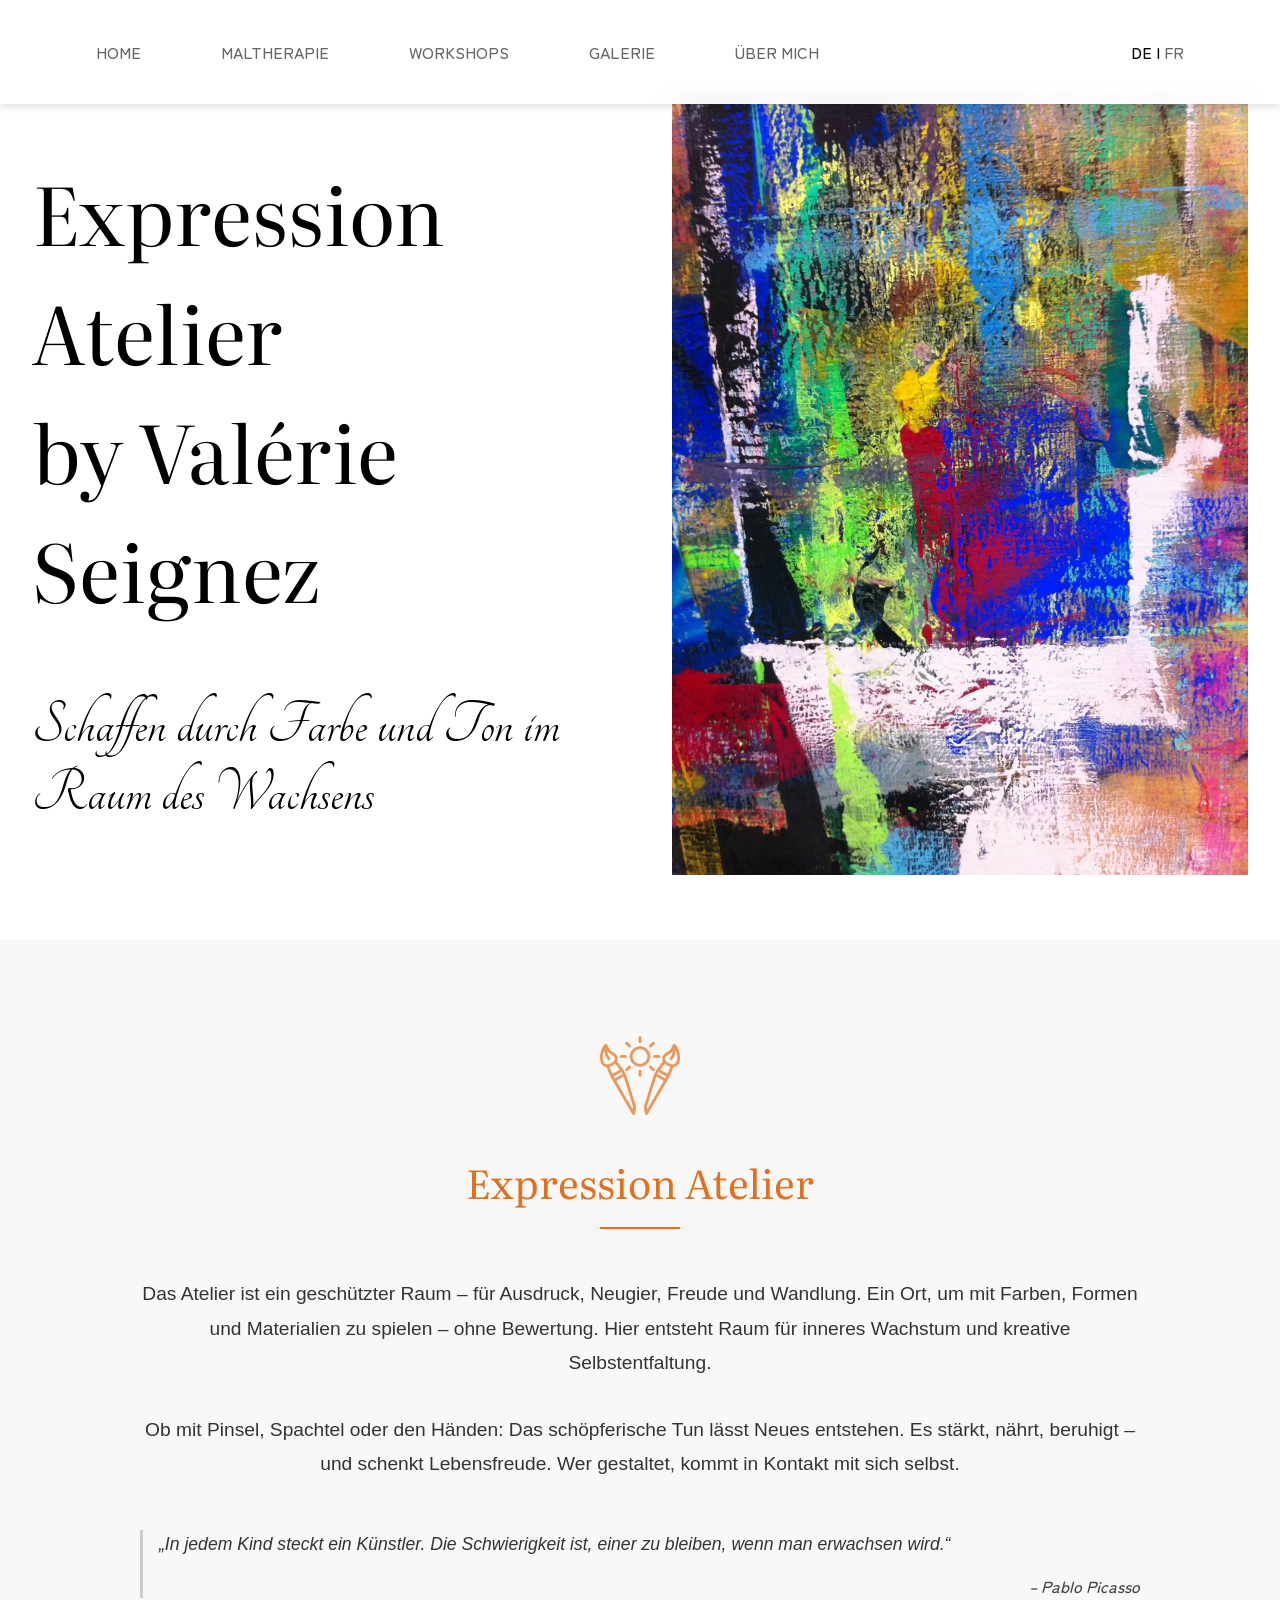
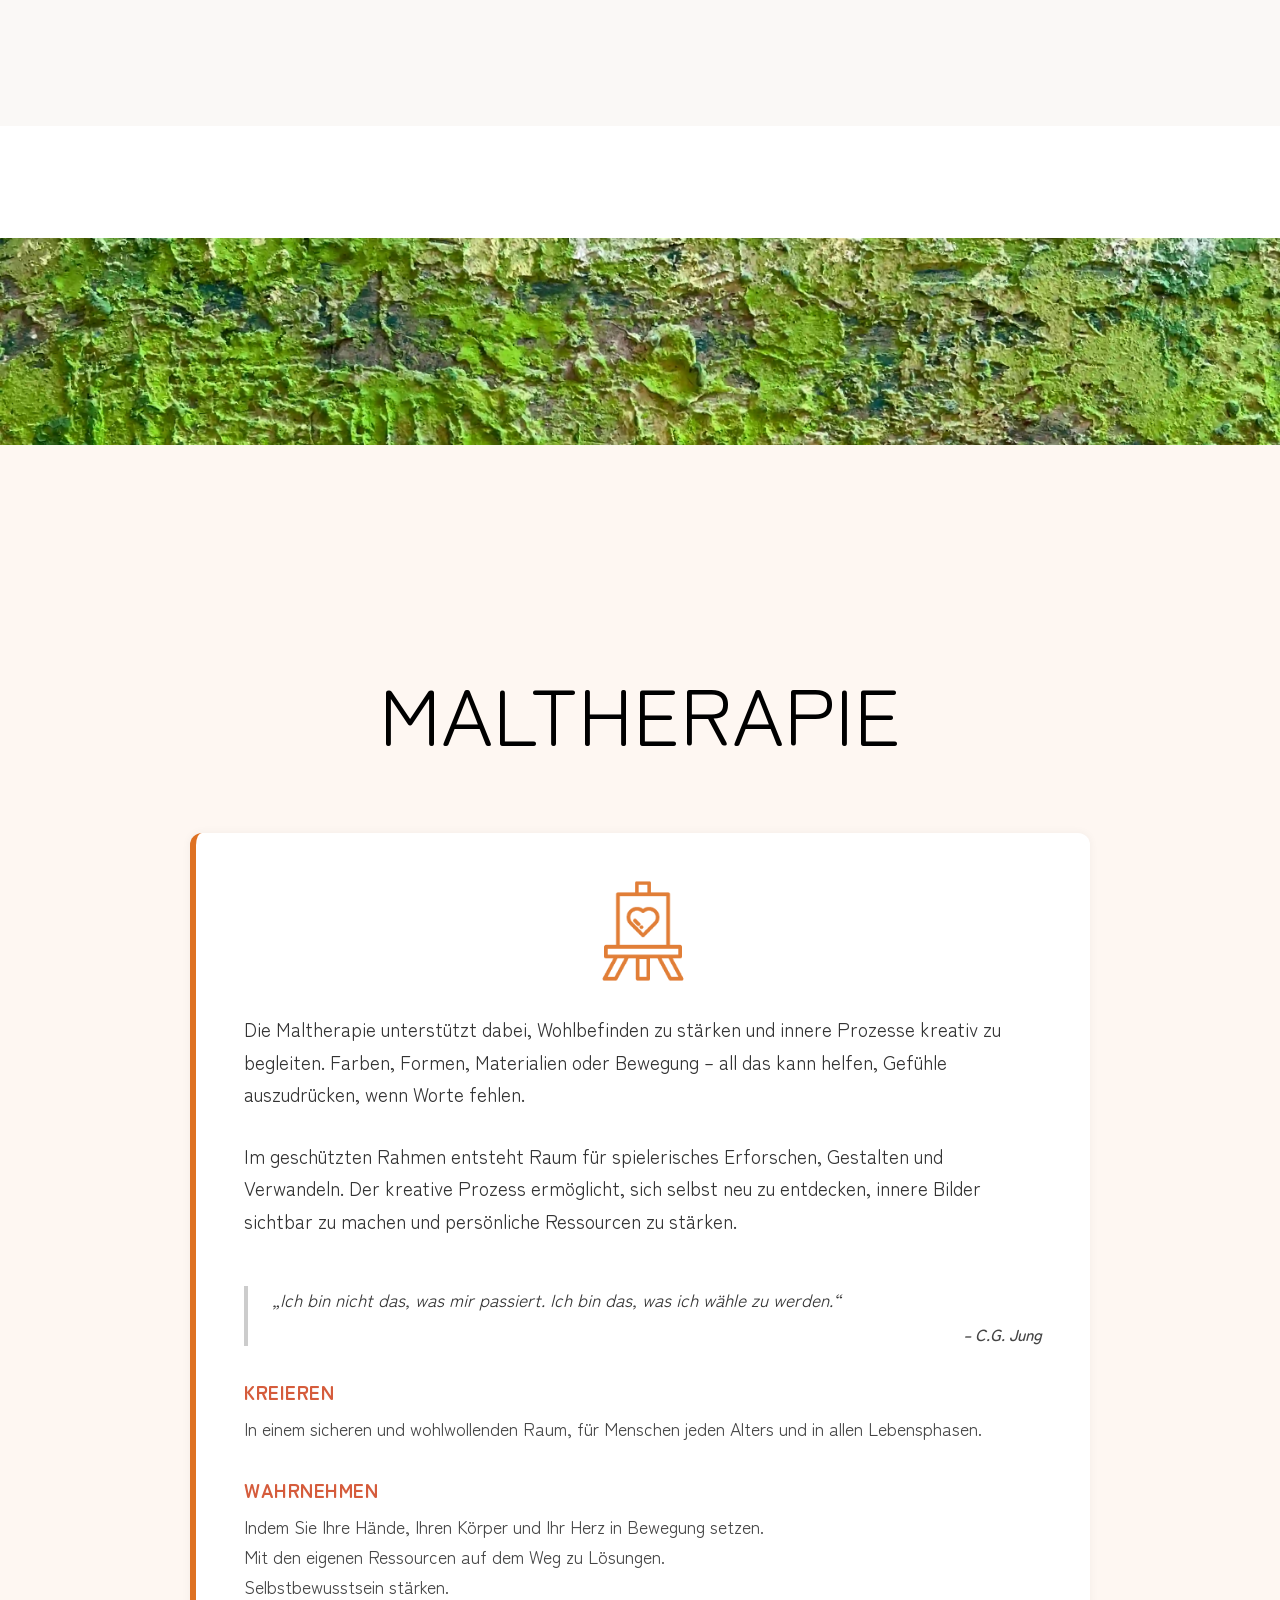
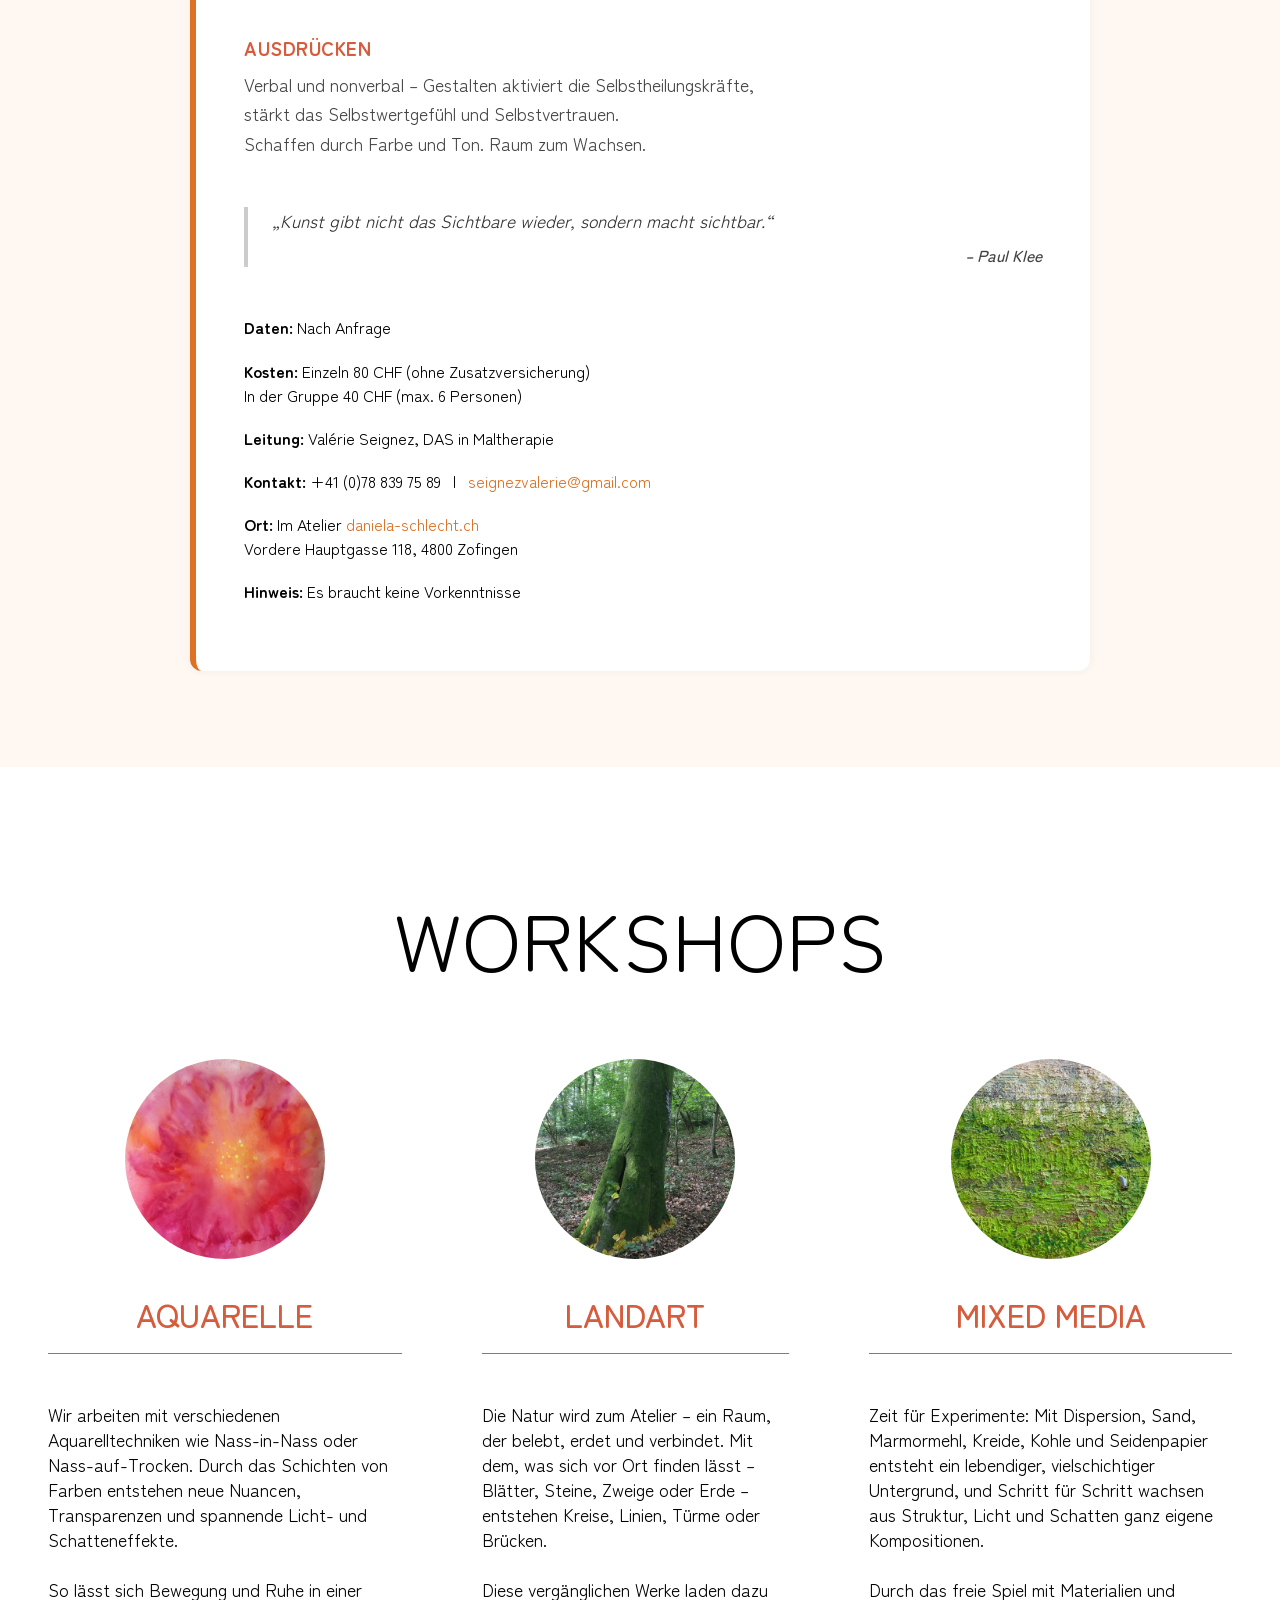
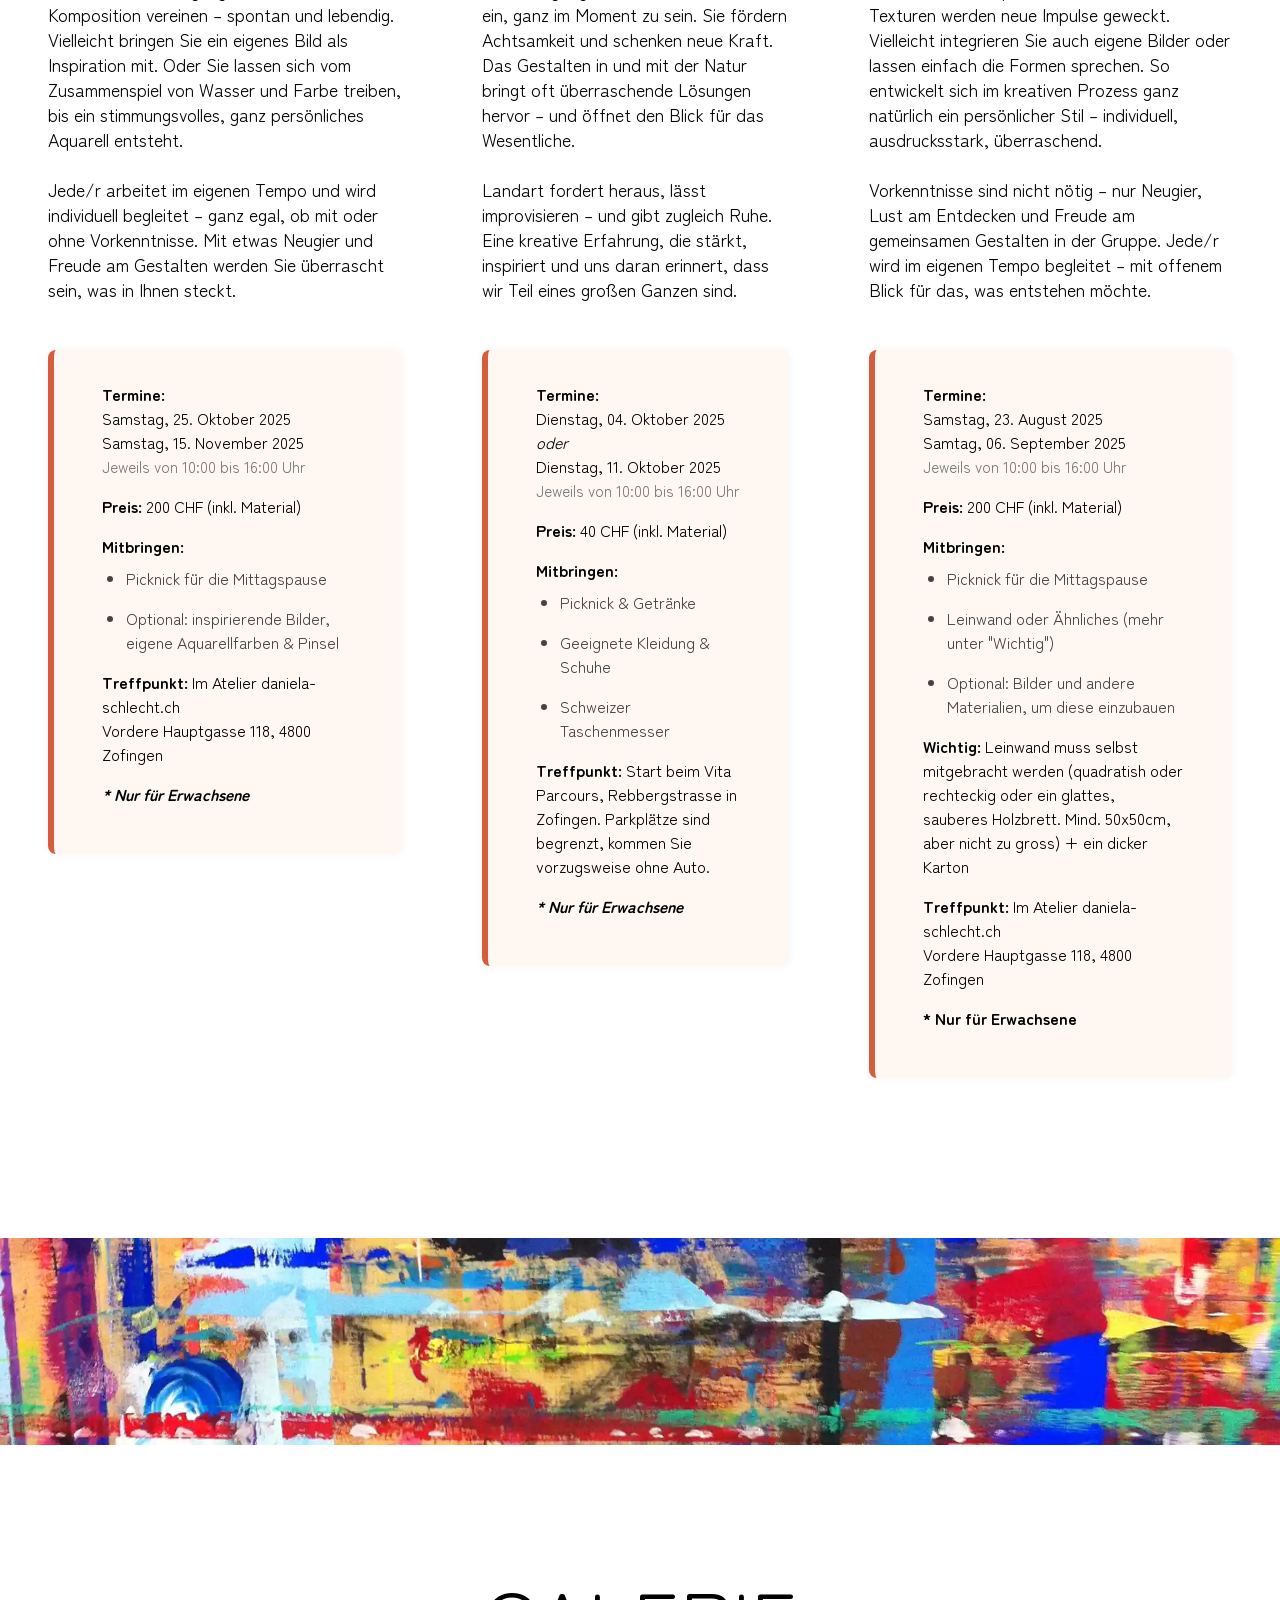
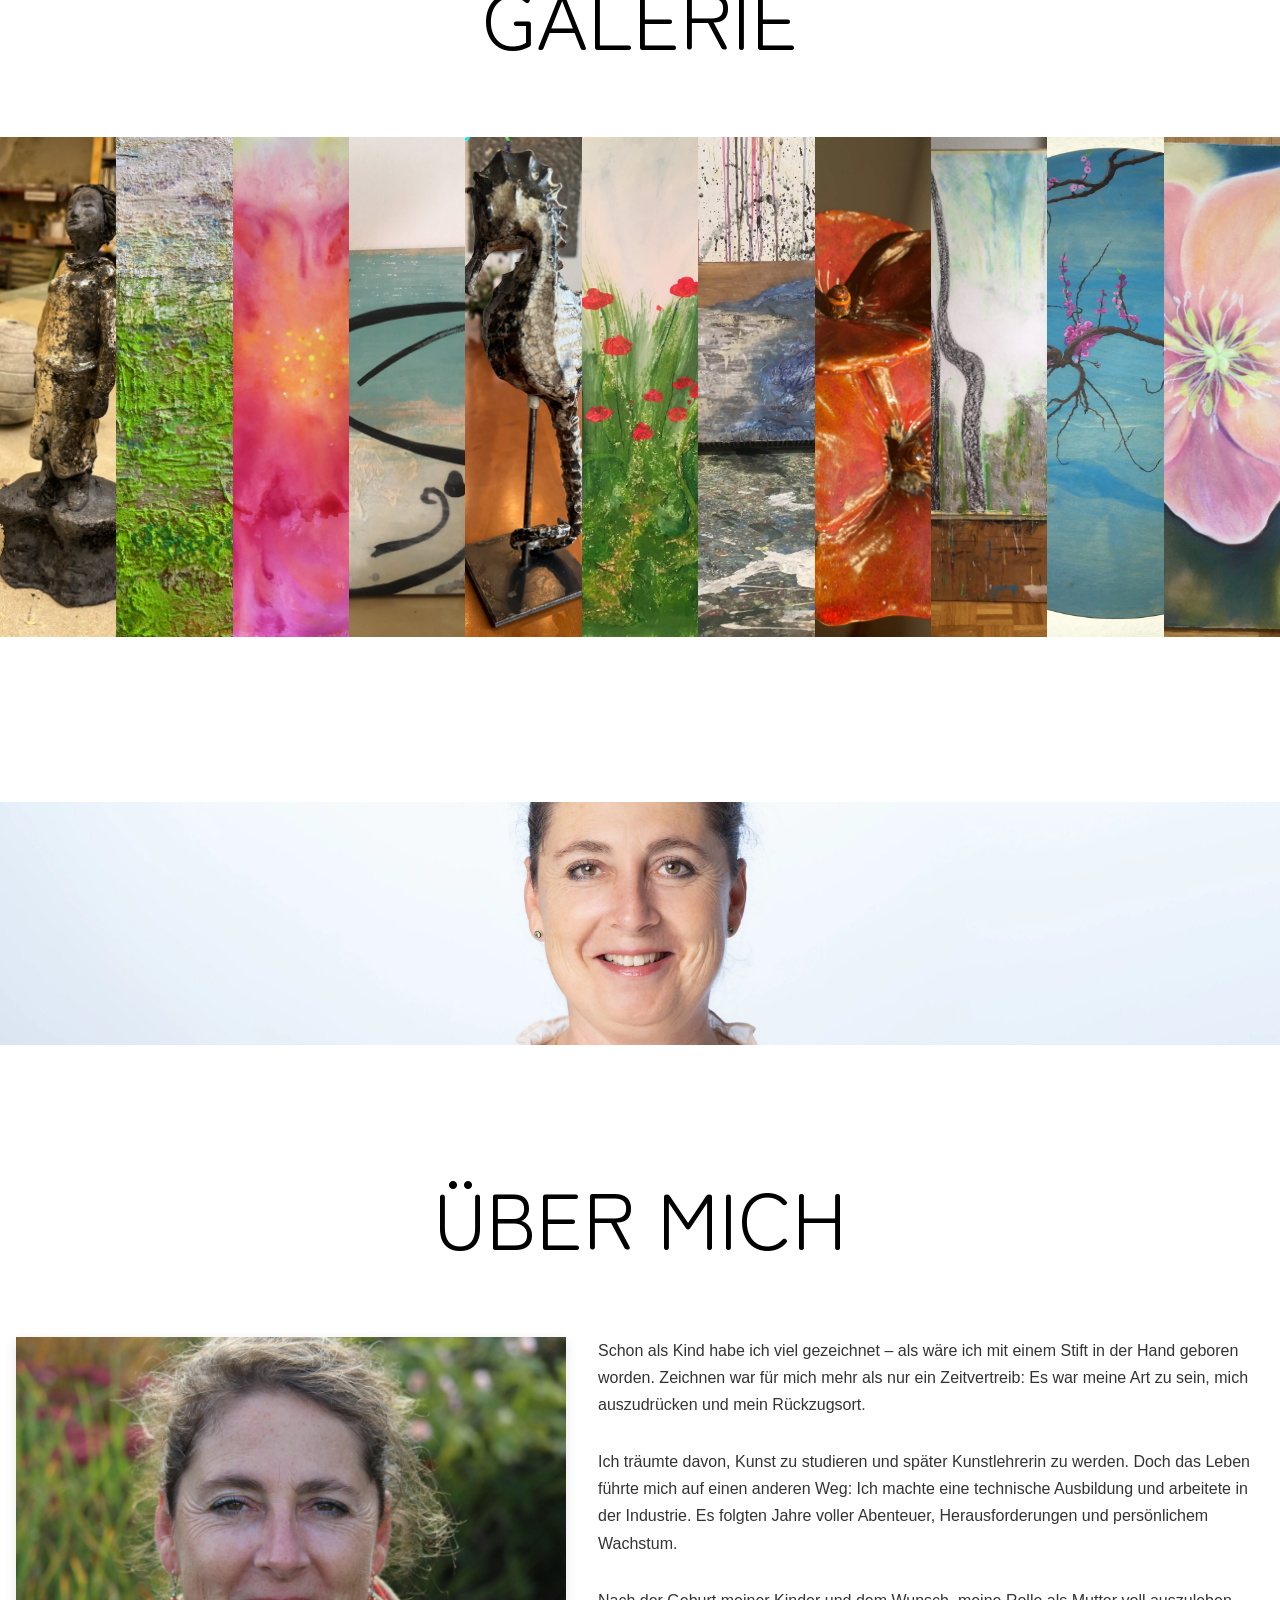
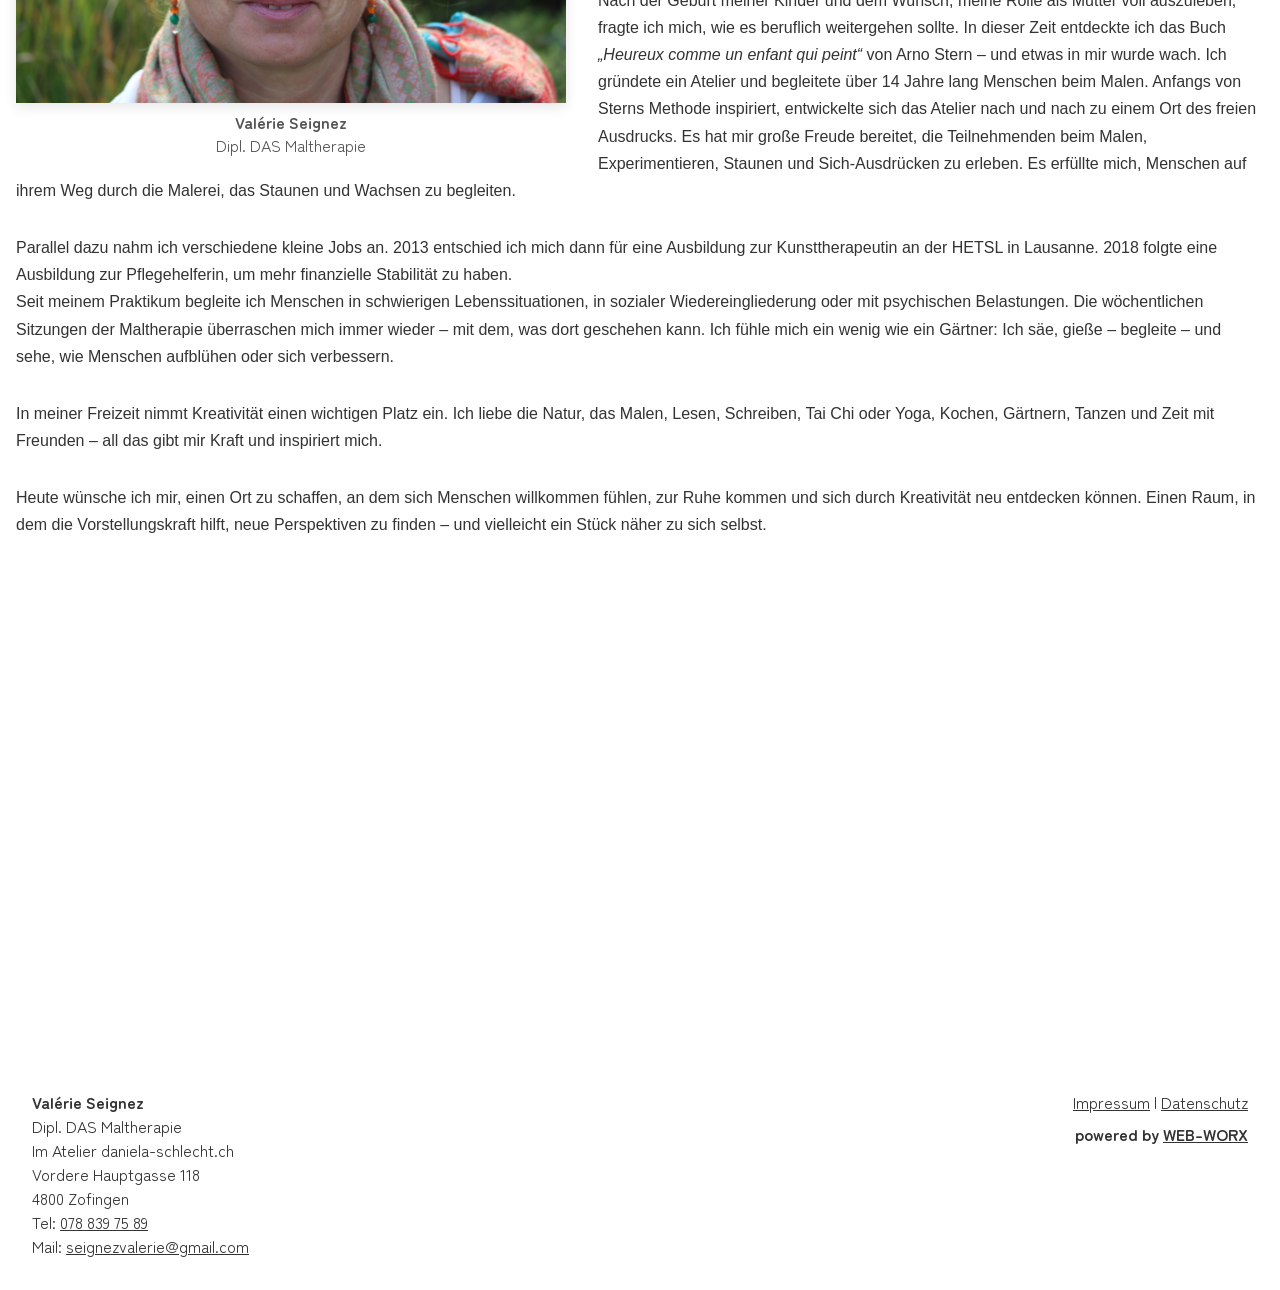
==== commit 11cb0e27: "Letztes Update" ====
--- a/index.html
+++ b/index.html
@@ -120,7 +120,7 @@
 
                 <p>
                     Die Maltherapie unterstützt dabei, Wohlbefinden zu stärken und innere Prozesse kreativ zu begleiten.  
-                    Farben, Formen, Materialien, Bewegung oder Sprache – all das kann helfen, Gefühle auszudrücken, wenn Worte fehlen.
+                    Farben, Formen, Materialien oder Bewegung – all das kann helfen, Gefühle auszudrücken, wenn Worte fehlen.
                 </p>
 
                 <p>
